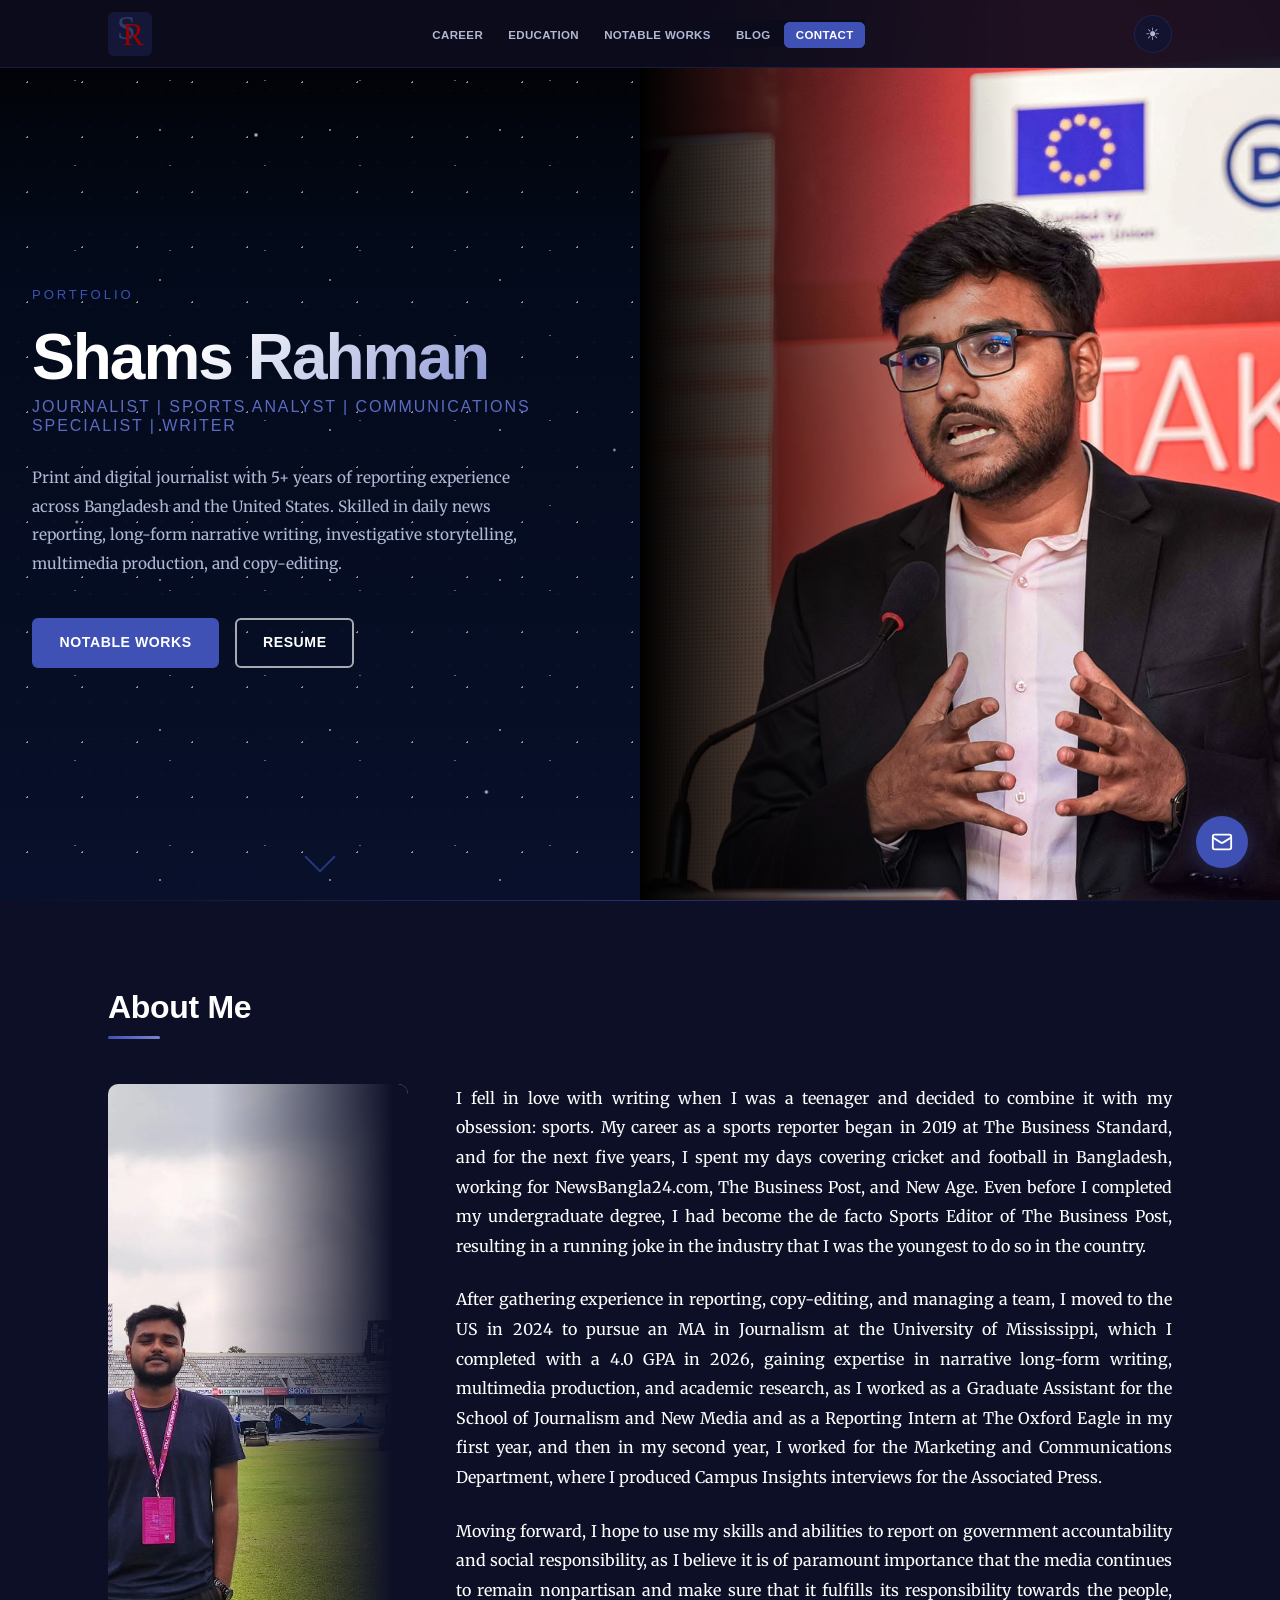
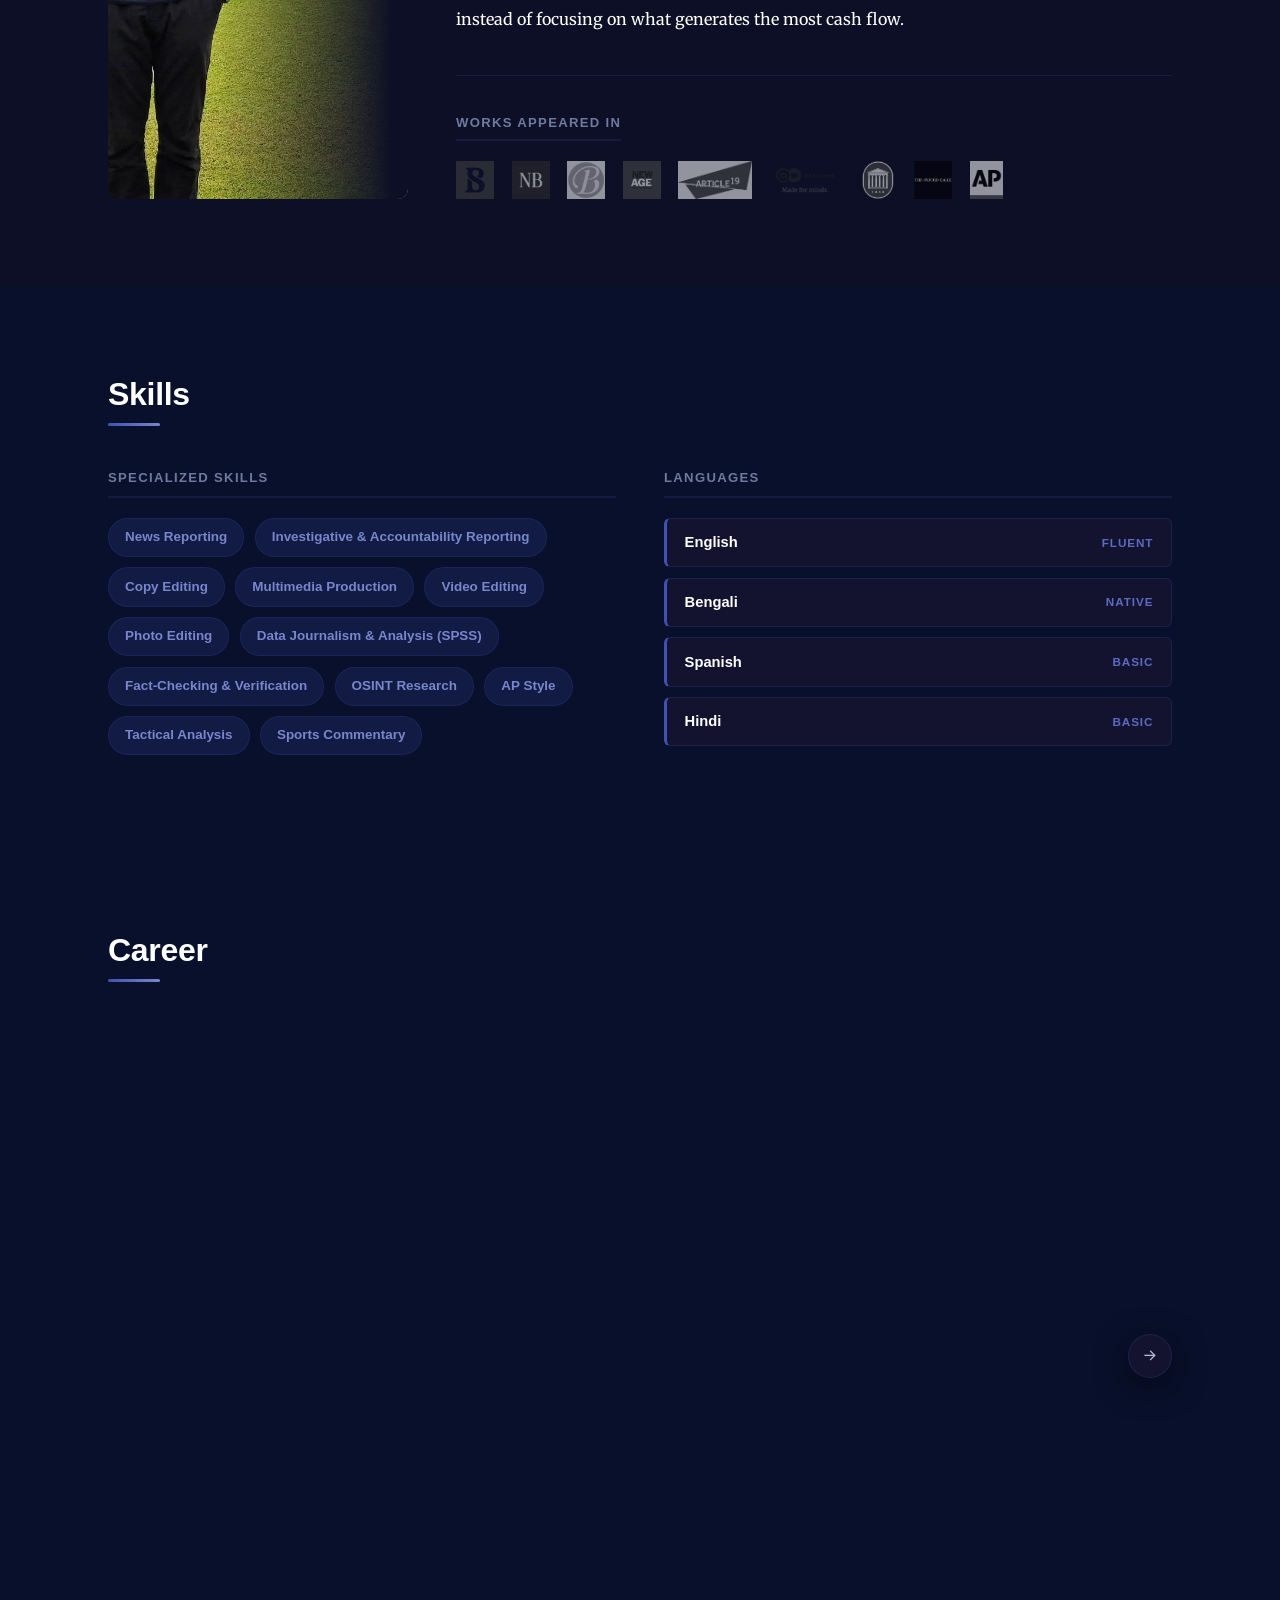
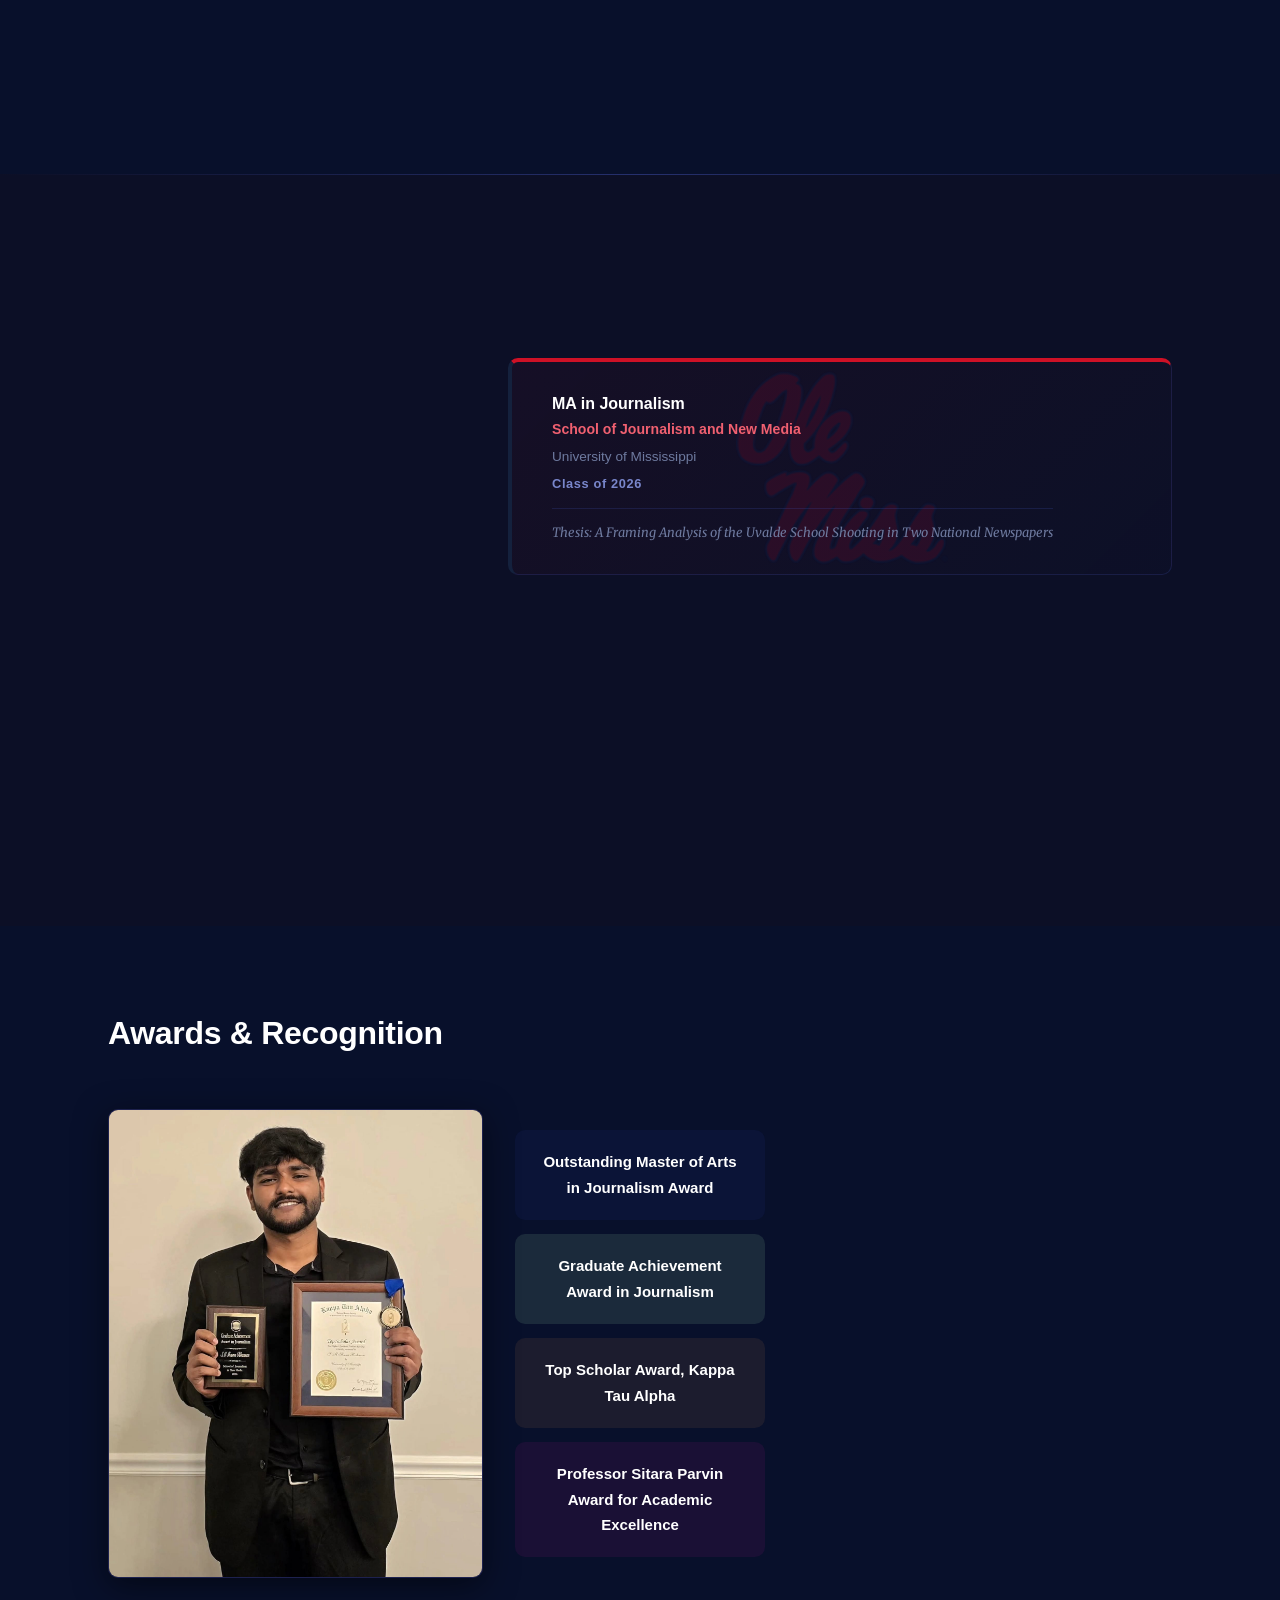
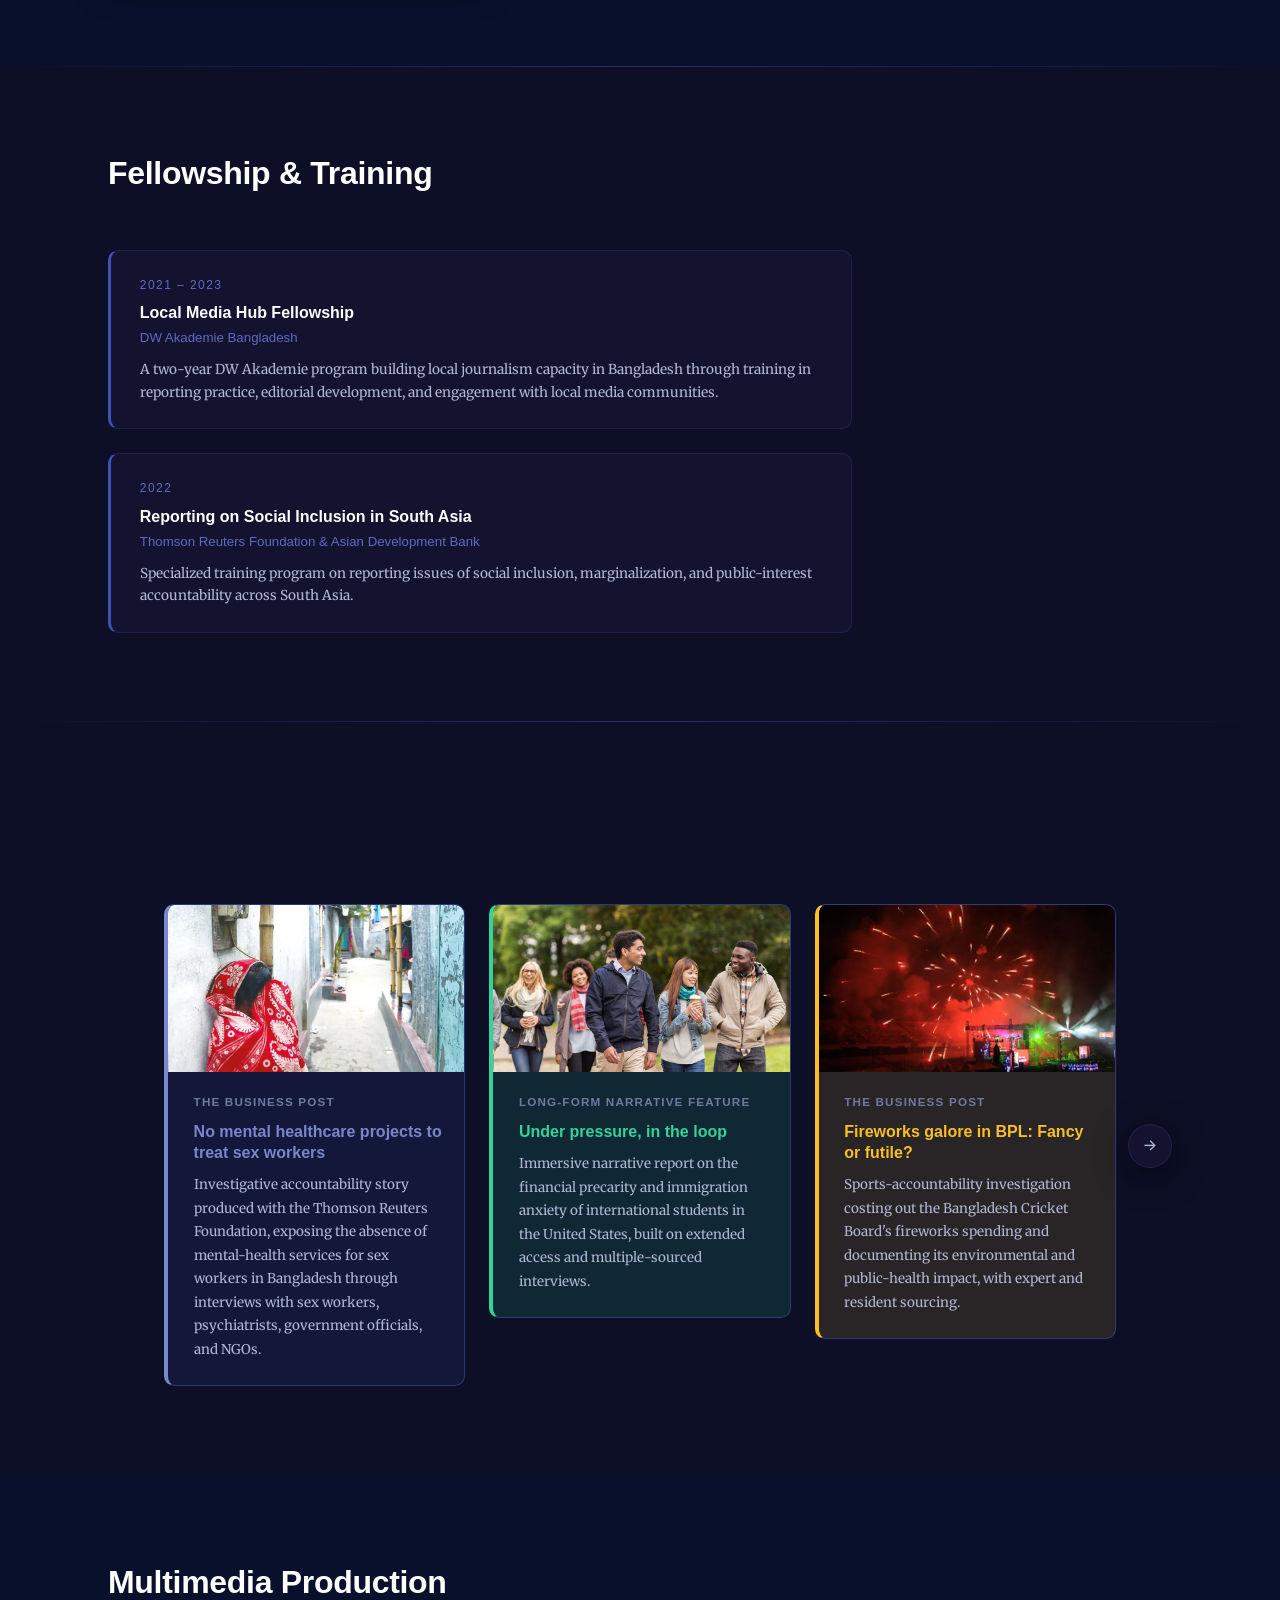
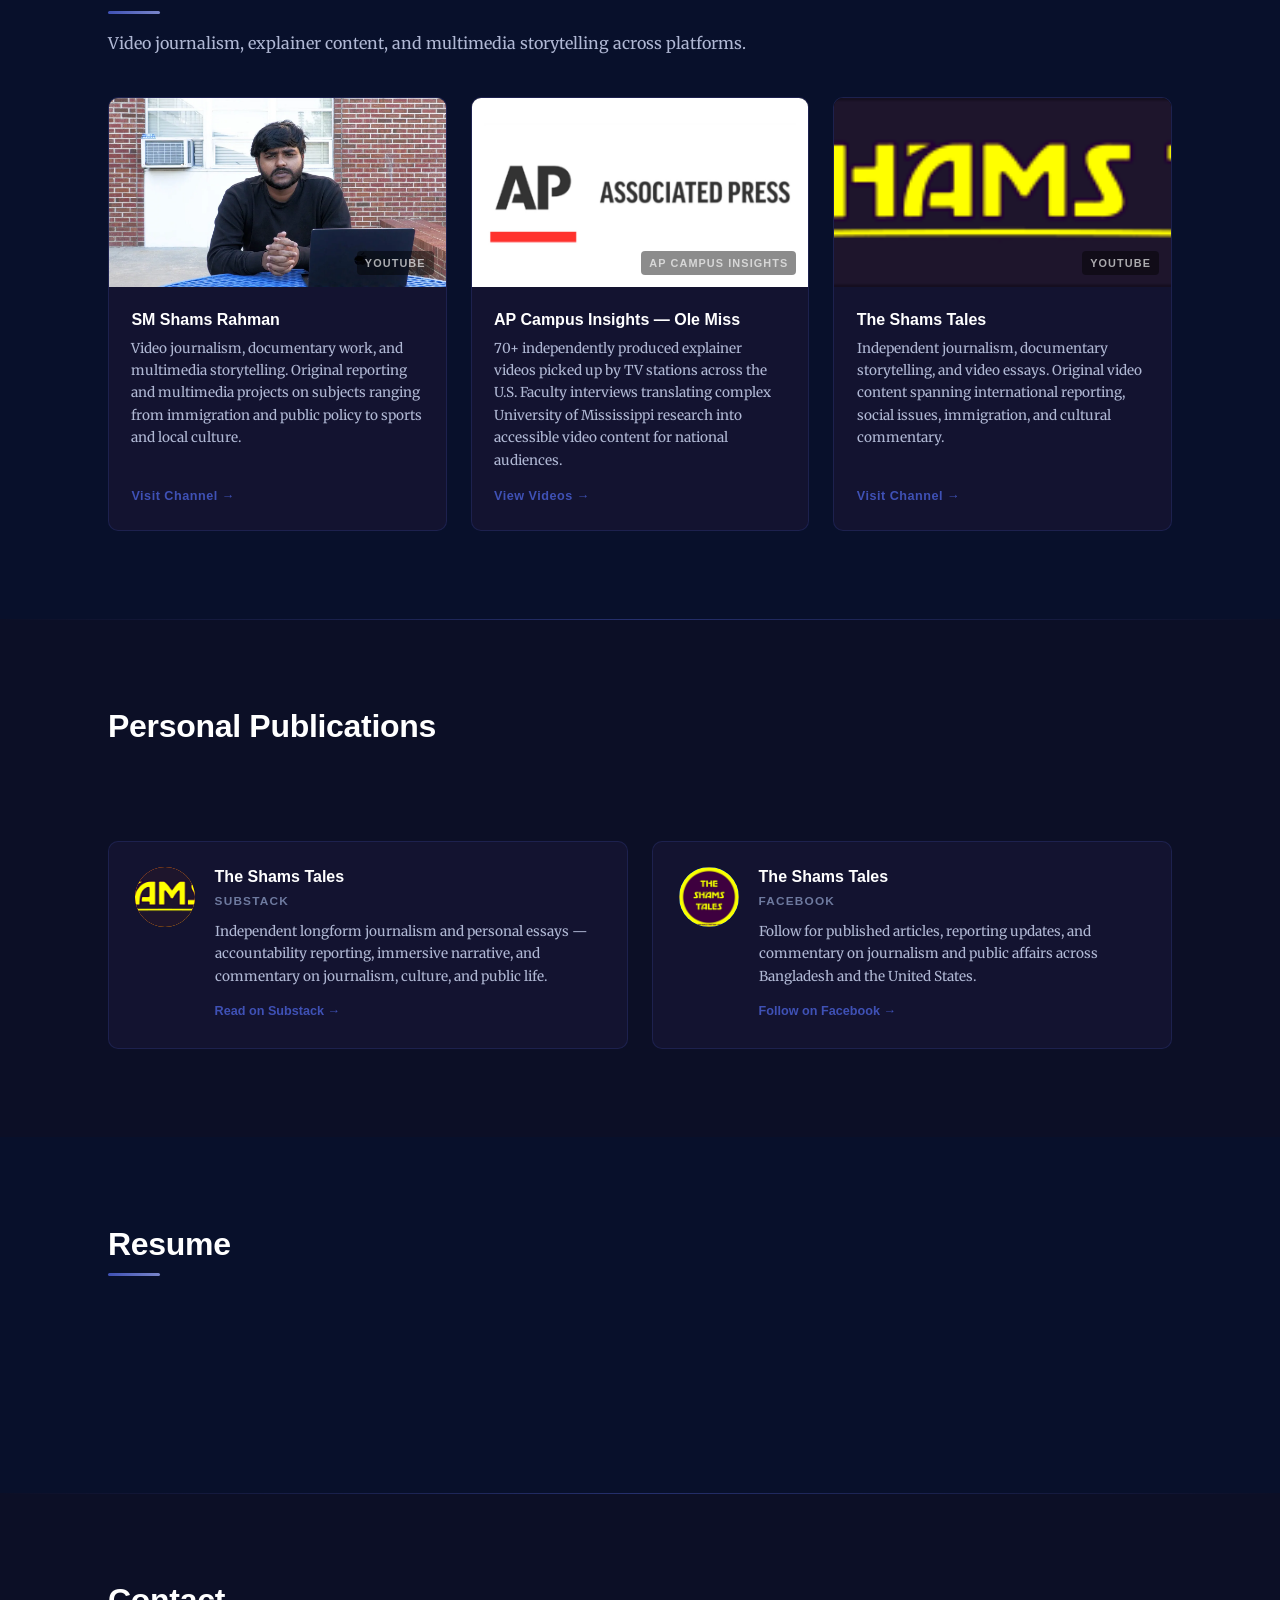
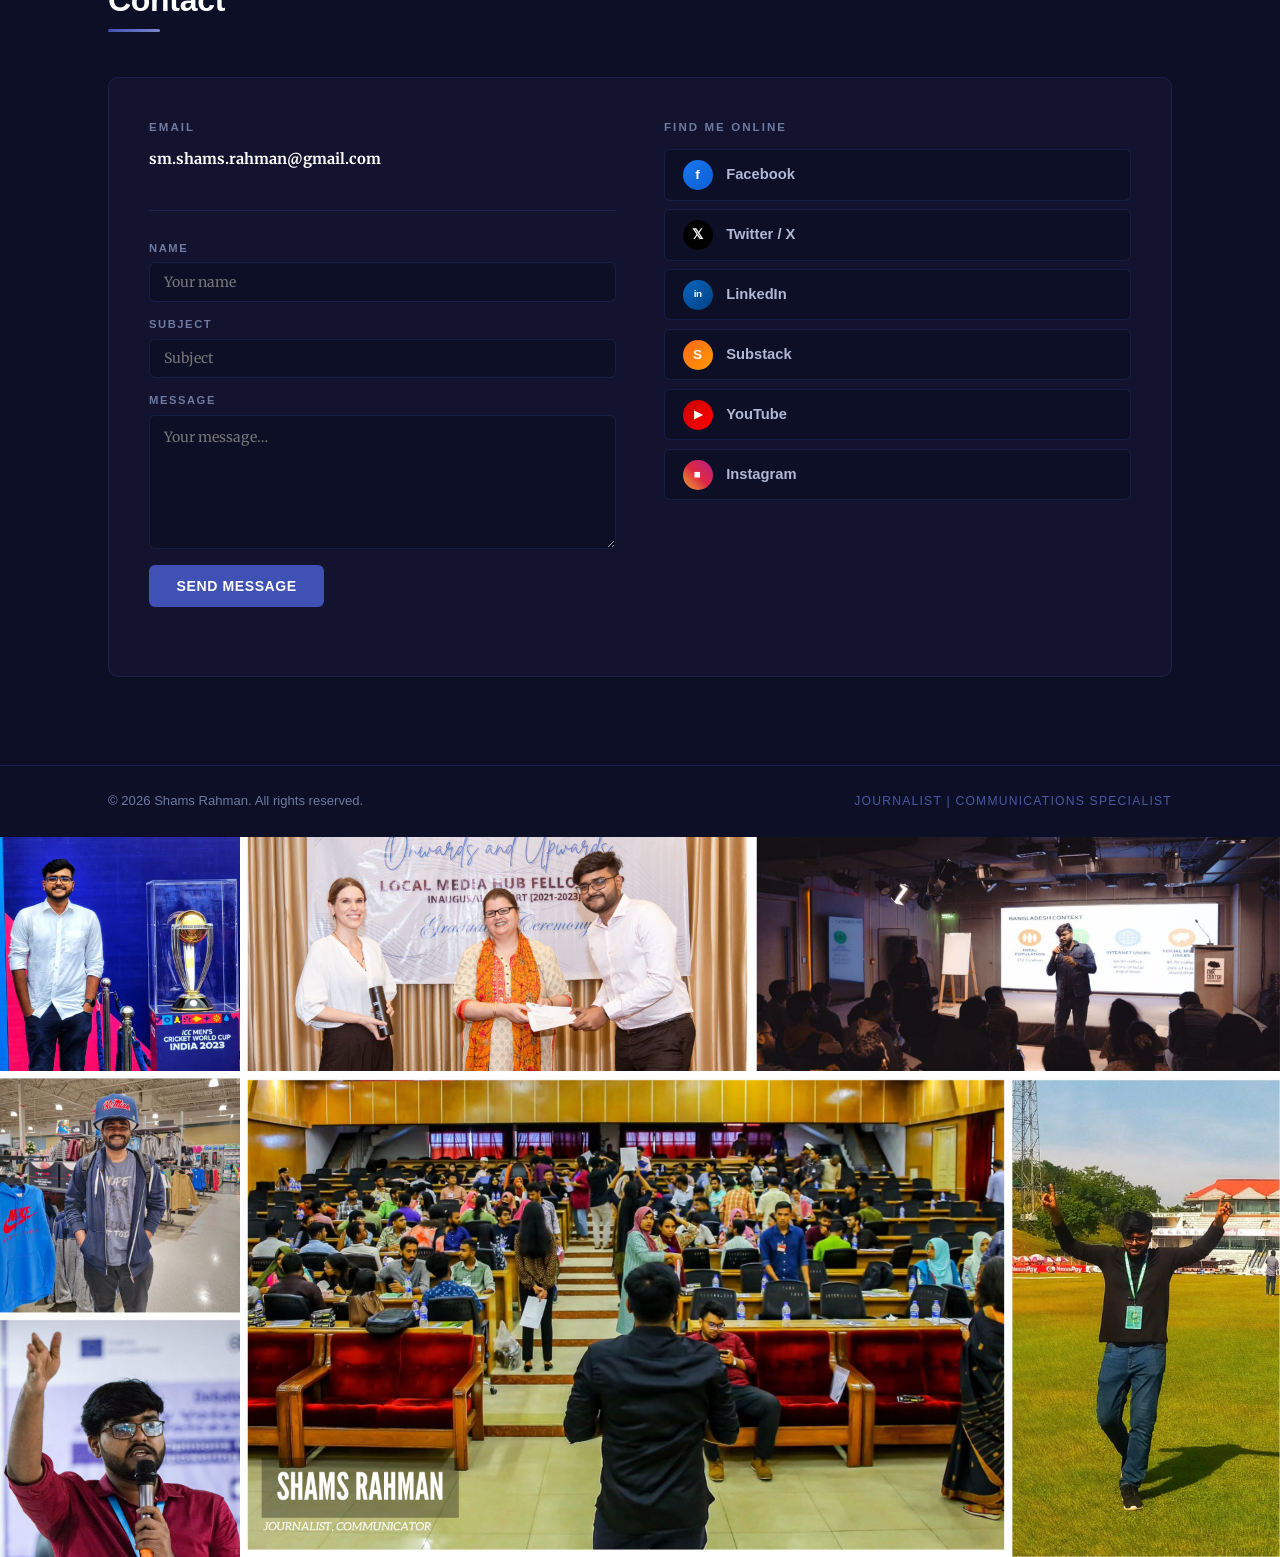
==== index.html @ 08c611a4 "Replace logo image with SVG format" ====
<!DOCTYPE html>
<html lang="en" data-theme="dark">
<head>
  <meta charset="UTF-8" />
  <meta name="viewport" content="width=device-width, initial-scale=1.0" />
  <title>Shams Rahman — Journalist &amp; Communications Specialist</title>
  <link rel="preconnect" href="https://fonts.googleapis.com">
  <link rel="preconnect" href="https://fonts.gstatic.com" crossorigin>
  <link href="https://fonts.googleapis.com/css2?family=Merriweather:ital,wght@0,300;0,400;0,700;0,900;1,400&display=swap" rel="stylesheet">
  <link rel="icon" href="Shams Logo.png" />
  <link rel="stylesheet" href="style.css" />
</head>
<body>

  <!-- ══════════════════════════════════════════════════
       HEADER
  ══════════════════════════════════════════════════ -->
  <header class="header" id="header">
    <div class="header__inner">

      <a href="#hero" class="header__logo-link">
        <img src="SRLOGO.svg" alt="Shams Rahman Logo" class="header__logo-img" />
      </a>

      <nav class="nav" id="nav" aria-label="Primary navigation">
        <ul class="nav__list">
          <li><a href="#career"    class="nav__btn">Career</a></li>
          <li><a href="#education" class="nav__btn">Education</a></li>
          <li><a href="#works"     class="nav__btn">Notable works</a></li>
          <li><a href="#blog"      class="nav__btn">Blog</a></li>
          <li><a href="#contact"   class="nav__btn nav__btn--accent">Contact</a></li>
        </ul>
      </nav>

      <div class="header__end">
        <button class="theme-toggle" id="themeToggle" aria-label="Toggle light/dark mode">
          <span class="theme-toggle__sun"  aria-hidden="true">&#9728;</span>
          <span class="theme-toggle__moon" aria-hidden="true">&#9790;</span>
        </button>
        <button class="nav-burger" id="navBurger" aria-label="Toggle navigation" aria-expanded="false">
          <span></span><span></span><span></span>
        </button>
      </div>

    </div>
  </header>

  <main>

    <!-- ══════════════════════════════════════════════════
         HERO
    ══════════════════════════════════════════════════ -->
    <section class="hero" id="hero">
      <div class="hero__overlay" aria-hidden="true"></div>
      <div class="hero__layout">

        <div class="hero__content-area">
          <div class="hero__content">
            <p class="hero__eyebrow">Portfolio</p>
            <h1>Shams Rahman</h1>
            <h2>Journalist | Sports Analyst | Communications Specialist | Writer</h2>
            <p class="hero__bio">
              Print and digital journalist with 5+ years of reporting experience across
              Bangladesh and the United States. Skilled in daily news reporting, long-form
              narrative writing, investigative storytelling, multimedia production, and
              copy-editing.
            </p>
            <div class="hero__cta">
              <a href="#works"      class="btn btn--primary">Notable works</a>
              <a href="Resume.pdf"  class="btn btn--outline" target="_blank" rel="noopener">Resume</a>
            </div>
          </div>
        </div>

        <div class="hero__photo-wrap">
          <img src="Header2.jpg" alt="Shams Rahman" class="hero__photo" />
        </div>

      </div>
      <div class="hero__scroll-hint" aria-hidden="true"><span></span></div>
    </section>

    <!-- ══════════════════════════════════════════════════
         ABOUT ME
    ══════════════════════════════════════════════════ -->
    <section class="section section--alt" id="about">
      <div class="container">
        <h3 class="section__title reveal">About Me</h3>
        <div class="section__rule reveal" aria-hidden="true"></div>

        <div class="about-layout">

          <div class="about-img-col reveal">
            <div class="about-img-wrap">
              <!-- IMAGE: Replace "About.jpg" below with your desired photo filename (e.g., Header5.jpg, Header3.jpg) -->
              <img src="Header5.jpg" alt="Shams Rahman" class="about-img" />
            </div>
          </div>

          <div class="about-content-col reveal">

            <div class="about-text">
              <p>I fell in love with writing when I was a teenager and decided to combine it with my obsession: sports. My career as a sports reporter began in 2019 at The Business Standard, and for the next five years, I spent my days covering cricket and football in Bangladesh, working for NewsBangla24.com, The Business Post, and New Age. Even before I completed my undergraduate degree, I had become the de facto Sports Editor of The Business Post, resulting in a running joke in the industry that I was the youngest to do so in the country.</p>
              <p>After gathering experience in reporting, copy-editing, and managing a team, I moved to the US in 2024 to pursue an MA in Journalism at the University of Mississippi, which I completed with a 4.0 GPA in 2026, gaining expertise in narrative long-form writing, multimedia production, and academic research, as I worked as a Graduate Assistant for the School of Journalism and New Media and as a Reporting Intern at The Oxford Eagle in my first year, and then in my second year, I worked for the Marketing and Communications Department, where I produced Campus Insights interviews for the Associated Press.</p>
              <p>Moving forward, I hope to use my skills and abilities to report on government accountability and social responsibility, as I believe it is of paramount importance that the media continues to remain nonpartisan and make sure that it fulfills its responsibility towards the people, instead of focusing on what generates the most cash flow.</p>
            </div>

            <div class="works-appeared">
              <h4 class="works-appeared__title">Works Appeared In</h4>
              <div class="works-logos">
                <img src="logo1.jpg" alt="Publication" class="works-logo" />
                <img src="logo2.jpg" alt="Publication" class="works-logo" />
                <img src="logo3.jpg" alt="Publication" class="works-logo" />
                <img src="logo4.jpg" alt="Publication" class="works-logo" />
                <img src="logo5.jpg" alt="Publication" class="works-logo" />
                <img src="logo6.jpg" alt="Publication" class="works-logo" />
                <img src="logo7.jpg" alt="Publication" class="works-logo" />
                <img src="logo8.jpg" alt="Publication" class="works-logo" />
                <img src="logo9.jpg" alt="Publication" class="works-logo" />
              </div>
            </div>

          </div>

        </div>

      </div>
    </section>

    <!-- ══════════════════════════════════════════════════
         SKILLS  (two-column: specialized | language)
    ══════════════════════════════════════════════════ -->
    <section class="section" id="skills">
      <div class="container">
        <h3 class="section__title reveal">Skills</h3>
        <div class="section__rule reveal" aria-hidden="true"></div>

        <div class="skills-layout">

          <div class="skills-col reveal">
            <h4 class="skills-col__title">Specialized Skills</h4>
            <div class="skills-grid">
              <span class="skill-tag">News Reporting</span>
              <span class="skill-tag">Investigative &amp; Accountability Reporting</span>
              <span class="skill-tag">Copy Editing</span>
              <span class="skill-tag">Multimedia Production</span>
              <span class="skill-tag">Video Editing</span>
              <span class="skill-tag">Photo Editing</span>
              <span class="skill-tag">Data Journalism &amp; Analysis (SPSS)</span>
              <span class="skill-tag">Fact-Checking &amp; Verification</span>
              <span class="skill-tag">OSINT Research</span>
              <span class="skill-tag">AP Style</span>
              <span class="skill-tag">Tactical Analysis</span>
              <span class="skill-tag">Sports Commentary</span>
            </div>
          </div>

          <div class="skills-col reveal">
            <h4 class="skills-col__title">Languages</h4>
            <ul class="skills-lang-list">
              <li class="skill-lang">
                <span class="skill-lang__name">English</span>
                <span class="skill-lang__level">Fluent</span>
              </li>
              <li class="skill-lang">
                <span class="skill-lang__name">Bengali</span>
                <span class="skill-lang__level">Native</span>
              </li>
              <li class="skill-lang">
                <span class="skill-lang__name">Spanish</span>
                <span class="skill-lang__level">Basic</span>
              </li>
              <li class="skill-lang">
                <span class="skill-lang__name">Hindi</span>
                <span class="skill-lang__level">Basic</span>
              </li>
            </ul>
          </div>

        </div>
      </div>
    </section>

    <!-- ══════════════════════════════════════════════════
         CAREER — CAROUSEL  (3 cards visible)
    ══════════════════════════════════════════════════ -->
    <section class="section" id="career">
      <div class="container">
        <h3 class="section__title reveal">Career</h3>
        <div class="section__rule reveal" aria-hidden="true"></div>

        <div class="career-carousel-wrap">
          <button class="carousel-btn carousel-btn--prev carousel-btn--hidden" id="careerPrev" aria-label="Previous career items">&#8592;</button>

          <div class="carousel-viewport">
            <div class="carousel-track" id="careerTrack">

              <article class="carousel-card career-card reveal">
                <h4 class="career-card__role">Staff Reporter / De Facto Sports Editor</h4>
                <p class="career-card__org">The Business Post &mdash; Dhaka, Bangladesh</p>
                <span class="career-card__years">2021 &mdash; 2023</span>
                <p class="career-card__desc">Acted as de facto Sports Editor from September 2022, overseeing reporters, editing all copy, and coordinating the full daily production cycle. Assessed story pitches, generated original story ideas, and made independent editorial judgments on framing, structure, and length, while balancing a dual role of reporter and editor &mdash; filing original reported pieces while maintaining section-wide editorial standards on deadline.</p>
              </article>

              <article class="carousel-card career-card reveal">
                <h4 class="career-card__role">Sub-Editor</h4>
                <p class="career-card__org">New Age &mdash; Dhaka, Bangladesh</p>
                <span class="career-card__years">2023 &mdash; 2024</span>
                <p class="career-card__desc">Served as Sub-Editor on the Sports desk of a national English-language daily, reading and responding to reporter copy at the level of narrative, structure, tone, and language. Copy-edited all reporter submissions to house style, assessed incoming copy for focus and accuracy, and coordinated the daily Sports page from incoming copy through to final layout and publication.</p>
              </article>

              <article class="carousel-card career-card reveal">
                <h4 class="career-card__role">Reporting Intern</h4>
                <p class="career-card__org">The Oxford Eagle &mdash; Oxford, MS</p>
                <span class="career-card__years">2025</span>
                <p class="career-card__desc">Covered local government, community affairs, and business on deadline for a regional daily, filing clean, accurate copy under editorial supervision. Conducted original source-based reporting and fact-checking across a range of nonfiction story types, and built a local source network to support original accountability reporting in Oxford.</p>
              </article>

              <article class="carousel-card career-card reveal">
                <h4 class="career-card__role">Sports Journalist</h4>
                <p class="career-card__org">The Business Standard &mdash; Dhaka, Bangladesh</p>
                <span class="career-card__years">2019 &mdash; 2020</span>
                <p class="career-card__desc">Helped establish the Sports section from the ground up at a national newspaper launch, contributing to editorial standards, copy-editing, layout design, and daily production workflow. Reported news events, wrote sports stories, edited copy, designed the section layout, and produced video content including voiceovers and scripts.</p>
              </article>

              <article class="carousel-card career-card reveal">
                <h4 class="career-card__role">Staff Reporter</h4>
                <p class="career-card__org">NewsBangla24.com &mdash; Dhaka, Bangladesh</p>
                <span class="career-card__years">2020 &mdash; 2021</span>
                <p class="career-card__desc">Reported, edited, and published daily nonfiction news content for a major Bangladeshi digital outlet, maintaining editorial quality control across breaking news and feature stories on fast-moving deadlines. Conducted live video interviews and produced multimedia content alongside written reporting.</p>
              </article>

              <article class="carousel-card career-card reveal">
                <h4 class="career-card__role">Graduate Assistant &mdash; Marketing and Communications</h4>
                <p class="career-card__org">University of Mississippi &mdash; Oxford, MS</p>
                <span class="career-card__years">2025 &mdash; 2026</span>
                <p class="career-card__desc">Produced 70+ AP Campus Insights explainer videos independently &mdash; shooting, scripting, editing, and publishing &mdash; with content picked up by TV stations in over 100 markets across the U.S., including Dallas, Houston, Chicago, Los Angeles, Phoenix, Seattle, Tampa, Michigan, Virginia, and Connecticut. Interviewed University of Mississippi faculty to translate complex academic topics into accessible video content for national audiences, managing the full production pipeline as a solo producer.</p>
              </article>

              <article class="carousel-card career-card reveal">
                <h4 class="career-card__role">Communication Consultant</h4>
                <p class="career-card__org">Article 19 &mdash; Dhaka, Bangladesh</p>
                <span class="career-card__years">2023 &mdash; 2024</span>
                <p class="career-card__desc">Coordinated communications content and editorial strategy for a leading international freedom-of-expression NGO, ensuring accuracy and alignment with organizational editorial standards. Reviewed and approved content for reach, accuracy, and tonal consistency across platforms, and provided strategic recommendations on content implementation and campaign planning.</p>
              </article>

              <article class="carousel-card career-card reveal">
                <h4 class="career-card__role">Youth Facilitator</h4>
                <p class="career-card__org">DW Akademie &amp; Article 19 &mdash; Dhaka, Bangladesh</p>
                <span class="career-card__years">2023</span>
                <p class="career-card__desc">Planned and led debate forums on press freedom and informed civic participation across Bangladeshi universities in partnership with DW Akademie, demonstrating organizational leadership and editorial coordination across a multi-institution program.</p>
              </article>

              <article class="carousel-card career-card reveal">
                <h4 class="career-card__role">Graduate Assistant</h4>
                <p class="career-card__org">School of Journalism and New Media, University of Mississippi &mdash; Oxford, MS</p>
                <span class="career-card__years">2024 &mdash; 2025</span>
                <p class="career-card__desc">Conducted academic research on deadline in support of faculty projects, developing rigorous research and verification practices. Assisted students with coursework in reporting and writing, providing feedback on structure, clarity, and editorial focus, while managing departmental scheduling and administrative coordination.</p>
              </article>

            </div>
          </div>

          <button class="carousel-btn carousel-btn--next" id="careerNext" aria-label="Next career items">&#8594;</button>
        </div>

      </div>
    </section>

    <!-- ══════════════════════════════════════════════════
         EDUCATION  (photo left | stacked cards right)
    ══════════════════════════════════════════════════ -->
    <section class="section section--alt" id="education">
      <div class="container">
        <h3 class="section__title reveal">Education</h3>
        <div class="section__rule reveal" aria-hidden="true"></div>

        <div class="edu-layout">

          <div class="edu-img-col reveal">
            <img src="OleMiss1.jpg" alt="Education" class="edu-side-photo" />
          </div>

          <div class="edu-cards-col">

            <div class="edu-card edu-card--ole-miss reveal">
              <div class="edu-card__body">
                <h4>MA in Journalism</h4>
                <p class="edu-card__dept">School of Journalism and New Media</p>
                <p class="edu-card__org">University of Mississippi</p>
                <p class="edu-card__year">Class of 2026</p>
                <p class="edu-card__thesis">Thesis: A Framing Analysis of the Uvalde School Shooting in Two National Newspapers</p>
              </div>
            </div>

            <div class="edu-card edu-card--dhaka reveal">
              <div class="edu-card__body">
                <h4>BSS in Mass Communication and Journalism</h4>
                <p class="edu-card__dept">Department of Mass Communication and Journalism</p>
                <p class="edu-card__subdept">Faculty of Social Sciences</p>
                <p class="edu-card__org">University of Dhaka</p>
              </div>
            </div>

          </div>

        </div>
      </div>
    </section>

    <!-- ══════════════════════════════════════════════════
         AWARDS & RECOGNITION
    ══════════════════════════════════════════════════ -->
    <section class="section" id="awards">
      <div class="container">
        <h3 class="section__title reveal">Awards &amp; Recognition</h3>
        <div class="section__rule reveal" aria-hidden="true"></div>

        <div class="awards-layout">

          <div class="awards-photo-wrap reveal">
            <img src="Awards1.jpg" alt="Shams Rahman receiving award" class="awards-photo" />
          </div>

          <div class="awards-center reveal">
            <ul class="awards-list">
              <li>Outstanding Master of Arts in Journalism Award</li>
              <li>Graduate Achievement Award in Journalism</li>
              <li>Top Scholar Award, Kappa Tau Alpha</li>
              <li>Professor Sitara Parvin Award for Academic Excellence</li>
            </ul>
          </div>

          <div class="awards-photo-wrap reveal">
            <img src="Awards2.jpg" alt="Shams Rahman at awards ceremony" class="awards-photo" />
          </div>

        </div>
      </div>
    </section>

    <!-- ══════════════════════════════════════════════════
         FELLOWSHIP & TRAINING  (stacked cards left | photo right)
    ══════════════════════════════════════════════════ -->
    <section class="section section--alt" id="fellowship">
      <div class="container">
        <h3 class="section__title reveal">Fellowship &amp; Training</h3>
        <div class="section__rule reveal" aria-hidden="true"></div>

        <div class="fellowship-layout">

          <div class="fellowship-cards-col">

            <div class="fellowship-card reveal">
              <span class="fellowship-card__year">2021 &ndash; 2023</span>
              <h4>Local Media Hub Fellowship</h4>
              <p class="fellowship-card__org">DW Akademie Bangladesh</p>
              <p class="fellowship-card__desc">A two-year DW Akademie program building local journalism capacity in Bangladesh through training in reporting practice, editorial development, and engagement with local media communities.</p>
            </div>

            <div class="fellowship-card reveal">
              <span class="fellowship-card__year">2022</span>
              <h4>Reporting on Social Inclusion in South Asia</h4>
              <p class="fellowship-card__org">Thomson Reuters Foundation &amp; Asian Development Bank</p>
              <p class="fellowship-card__desc">Specialized training program on reporting issues of social inclusion, marginalization, and public-interest accountability across South Asia.</p>
            </div>

          </div>

          <div class="fellowship-img-col reveal">
            <img src="Fellowship.jpg" alt="Fellowship and Training" class="fellowship-side-img" />
          </div>

        </div>
      </div>
    </section>

    <!-- ══════════════════════════════════════════════════
         NOTABLE WORKS — CAROUSEL
    ══════════════════════════════════════════════════ -->
    <section class="section section--alt" id="works">
      <div class="container">
        <h3 class="section__title reveal">Notable Works</h3>
        <div class="section__rule reveal" aria-hidden="true"></div>

        <div class="carousel-wrap">
          <button class="carousel-btn carousel-btn--prev carousel-btn--hidden" id="carouselPrev" aria-label="Previous works">&#8592;</button>

          <div class="carousel-viewport">
            <div class="carousel-track" id="carouselTrack">

              <article class="carousel-card work-card work-card--blue">
                <div class="work-card__img-wrap">
                  <img src="News1.jpg" alt="No mental healthcare projects to treat sex workers" class="work-card__img" />
                </div>
                <div class="work-card__body">
                  <p class="work-card__outlet">The Business Post</p>
                  <h4 class="work-card__title">
                    <a href="https://theshamstales.substack.com/p/no-mental-healthcare-projects-to"
                       target="_blank" rel="noopener" class="work-card__link">
                      No mental healthcare projects to treat sex workers
                    </a>
                  </h4>
                  <p class="work-card__desc">Investigative accountability story produced with the Thomson Reuters Foundation, exposing the absence of mental-health services for sex workers in Bangladesh through interviews with sex workers, psychiatrists, government officials, and NGOs.</p>
                </div>
              </article>

              <article class="carousel-card work-card work-card--emerald">
                <div class="work-card__img-wrap">
                  <img src="News2.jpg" alt="Under pressure, in the loop" class="work-card__img" />
                </div>
                <div class="work-card__body">
                  <p class="work-card__outlet">Long-Form Narrative Feature</p>
                  <h4 class="work-card__title">
                    <a href="https://theshamstales.substack.com/p/under-pressure-in-the-loop"
                       target="_blank" rel="noopener" class="work-card__link">
                      Under pressure, in the loop
                    </a>
                  </h4>
                  <p class="work-card__desc">Immersive narrative report on the financial precarity and immigration anxiety of international students in the United States, built on extended access and multiple-sourced interviews.</p>
                </div>
              </article>

              <article class="carousel-card work-card work-card--amber">
                <div class="work-card__img-wrap">
                  <img src="News3.jpg" alt="Fireworks galore in BPL: Fancy or futile?" class="work-card__img" />
                </div>
                <div class="work-card__body">
                  <p class="work-card__outlet">The Business Post</p>
                  <h4 class="work-card__title">
                    <a href="https://theshamstales.substack.com/p/fireworks-galore-in-bpl-fancy-or"
                       target="_blank" rel="noopener" class="work-card__link">
                      Fireworks galore in BPL: Fancy or futile?
                    </a>
                  </h4>
                  <p class="work-card__desc">Sports-accountability investigation costing out the Bangladesh Cricket Board's fireworks spending and documenting its environmental and public-health impact, with expert and resident sourcing.</p>
                </div>
              </article>

              <article class="carousel-card work-card work-card--coral">
                <div class="work-card__img-wrap">
                  <img src="news4.jpg" alt="Where does the Sports budget go?" class="work-card__img" />
                </div>
                <div class="work-card__body">
                  <p class="work-card__outlet">The Business Standard</p>
                  <h4 class="work-card__title">
                    <a href="https://www.tbsnews.net/sports/where-does-sports-budget-go-105034"
                       target="_blank" rel="noopener" class="work-card__link">
                      Where does the Sports budget go?
                    </a>
                  </h4>
                  <p class="work-card__desc">Data-driven investigation of how Bangladesh's Tk 600-crore sports budget is distributed across federations, with quantitative breakdowns and sourced interviews with the Ministry of Youth and Sports and federation general secretaries.</p>
                </div>
              </article>

              <article class="carousel-card work-card work-card--teal">
                <div class="work-card__img-wrap">
                  <img src="news6.jpg" alt="From being dropped to becoming undroppable" class="work-card__img" />
                </div>
                <div class="work-card__body">
                  <p class="work-card__outlet">New Age</p>
                  <h4 class="work-card__title">
                    <a href="https://www.newagebd.net/article/226125/from-being-dropped-to-becoming-undroppable"
                       target="_blank" rel="noopener" class="work-card__link">
                      From being dropped to becoming undroppable
                    </a>
                  </h4>
                  <p class="work-card__desc">Profile and narrative feature tracing a cricketer's journey from being dropped from the national team to cementing an indispensable role, exploring the psychology of resilience and performance under pressure.</p>
                </div>
              </article>

              <article class="carousel-card work-card work-card--violet">
                <div class="work-card__img-wrap">
                  <img src="news5.jpg" alt="Fighting against addiction through Oxford Treatment Center" class="work-card__img" />
                </div>
                <div class="work-card__body">
                  <p class="work-card__outlet">The Oxford Eagle</p>
                  <h4 class="work-card__title">
                    <a href="https://oxfordeagle.com/2025/07/04/fighting-against-addiction-through-oxford-treatment-center/"
                       target="_blank" rel="noopener" class="work-card__link">
                      Fighting against addiction through Oxford Treatment Center
                    </a>
                  </h4>
                  <p class="work-card__desc">Local Mississippi feature on addiction treatment and recovery, profiling the Oxford Treatment Center and its medical director.</p>
                </div>
              </article>

            </div>
          </div>

          <button class="carousel-btn carousel-btn--next" id="carouselNext" aria-label="Next works">&#8594;</button>
        </div>

      </div>
    </section>

    <!-- ══════════════════════════════════════════════════
         MULTIMEDIA PRODUCTION
    ══════════════════════════════════════════════════ -->
    <section class="section" id="multimedia">
      <div class="container">
        <h3 class="section__title reveal">Multimedia Production</h3>
        <div class="section__rule reveal" aria-hidden="true"></div>
        <p class="section__sub reveal">Video journalism, explainer content, and multimedia storytelling across platforms.</p>

        <div class="multimedia-grid">

          <a href="https://www.youtube.com/@SMShamsRahman"
             target="_blank" rel="noopener" class="media-card reveal">
            <div class="media-card__preview">
              <!-- THUMBNAIL: Replace "YT1.jpg" with your SM Shams Rahman YouTube thumbnail filename -->
              <img src="Youtube.jpg" alt="SM Shams Rahman YouTube Channel" class="media-card__thumb" />
              <div class="media-card__play"><span>&#9654;</span></div>
              <span class="media-card__platform-badge">YouTube</span>
            </div>
            <div class="media-card__info">
              <h4>SM Shams Rahman</h4>
              <p>Video journalism, documentary work, and multimedia storytelling. Original reporting and multimedia projects on subjects ranging from immigration and public policy to sports and local culture.</p>
              <span class="media-card__cta">Visit Channel &#8594;</span>
            </div>
          </a>

          <a href="https://www.campusinsightsmedia.com/ole-miss/"
             target="_blank" rel="noopener" class="media-card reveal">
            <div class="media-card__preview">
              <!-- THUMBNAIL: AP Campus Insights thumbnail -->
              <img src="Associated Press.jpg" alt="AP Campus Insights — Ole Miss" class="media-card__thumb" />
              <div class="media-card__play"><span>&#9654;</span></div>
              <span class="media-card__platform-badge">AP Campus Insights</span>
            </div>
            <div class="media-card__info">
              <h4>AP Campus Insights &mdash; Ole Miss</h4>
              <p>70+ independently produced explainer videos picked up by TV stations across the U.S. Faculty interviews translating complex University of Mississippi research into accessible video content for national audiences.</p>
              <span class="media-card__cta">View Videos &#8594;</span>
            </div>
          </a>

          <a href="https://www.youtube.com/@theshamstales"
             target="_blank" rel="noopener" class="media-card reveal">
            <div class="media-card__preview">
              <!-- THUMBNAIL: Replace "YT2.jpg" with your The Shams Tales YouTube thumbnail filename -->
              <img src="Substack.jpg" alt="The Shams Tales YouTube Channel" class="media-card__thumb" />
              <div class="media-card__play"><span>&#9654;</span></div>
              <span class="media-card__platform-badge">YouTube</span>
            </div>
            <div class="media-card__info">
              <h4>The Shams Tales</h4>
              <p>Independent journalism, documentary storytelling, and video essays. Original video content spanning international reporting, social issues, immigration, and cultural commentary.</p>
              <span class="media-card__cta">Visit Channel &#8594;</span>
            </div>
          </a>

        </div>
      </div>
    </section>

    <!-- ══════════════════════════════════════════════════
         PERSONAL PUBLICATIONS
    ══════════════════════════════════════════════════ -->
    <section class="section section--alt" id="personal">
      <div class="container">
        <h3 class="section__title reveal">Personal Publications</h3>
        <div class="section__rule reveal" aria-hidden="true"></div>
        <p class="section__sub reveal">Independent writing, commentary, and personal journalism projects.</p>

        <div class="personal-grid">

          <a href="https://theshamstales.substack.com/"
             target="_blank" rel="noopener" class="personal-card reveal">
            <div class="personal-card__icon personal-card__icon--substack">
              <!-- PROFILE PICTURE: Substack profile photo -->
              <img src="Substack.jpg" alt="The Shams Tales Substack" class="personal-card__avatar" />
            </div>
            <div class="personal-card__body">
              <h4>The Shams Tales</h4>
              <p class="personal-card__platform">Substack</p>
              <p class="personal-card__desc">Independent longform journalism and personal essays &mdash; accountability reporting, immersive narrative, and commentary on journalism, culture, and public life.</p>
              <span class="personal-card__cta">Read on Substack &#8594;</span>
            </div>
          </a>

          <a href="https://www.facebook.com/theshamstales"
             target="_blank" rel="noopener" class="personal-card reveal">
            <div class="personal-card__icon personal-card__icon--fb">
              <!-- PROFILE PICTURE: Facebook profile photo -->
              <img src="Facebook.jpg" alt="The Shams Tales Facebook" class="personal-card__avatar" />
            </div>
            <div class="personal-card__body">
              <h4>The Shams Tales</h4>
              <p class="personal-card__platform">Facebook</p>
              <p class="personal-card__desc">Follow for published articles, reporting updates, and commentary on journalism and public affairs across Bangladesh and the United States.</p>
              <span class="personal-card__cta">Follow on Facebook &#8594;</span>
            </div>
          </a>

        </div>
      </div>
    </section>

    <!-- ══════════════════════════════════════════════════
         RESUME
    ══════════════════════════════════════════════════ -->
    <section class="section" id="resume">
      <div class="container">
        <h3 class="section__title reveal">Resume</h3>
        <div class="section__rule reveal" aria-hidden="true"></div>

        <div class="resume-wrap reveal">
          <div class="resume-wrap__text">
            <p class="resume-wrap__desc">
              Download a full PDF copy of my resume, including complete publication history,
              media appearances, language skills, and professional references.
            </p>
          </div>
          <div class="resume-wrap__actions">
            <a href="Resume.pdf" class="btn btn--primary btn--large" target="_blank" rel="noopener" download>
              &#8659;&nbsp; Download Resume
            </a>
            <a href="https://drive.google.com/file/d/1oWkOFsnsGwtS8PX5gSbC17TKkACZ6rbX/view?usp=sharing" class="btn btn--outline btn--large" target="_blank" rel="noopener">
              View Online
            </a>
          </div>
        </div>

      </div>
    </section>

    <!-- ══════════════════════════════════════════════════
         CONTACT  (email left | social links right)
    ══════════════════════════════════════════════════ -->
    <section class="section section--alt" id="contact">
      <div class="container">
        <h3 class="section__title reveal">Contact</h3>
        <div class="section__rule reveal" aria-hidden="true"></div>

        <div class="contact-simple reveal">

          <div class="contact-email-block">
            <p class="contact-email-label">Email</p>
            <a href="mailto:sm.shams.rahman@gmail.com" class="contact-email-addr">
              sm.shams.rahman@gmail.com
            </a>

            <form class="contact-form" id="contactForm" novalidate>
              <div class="contact-form__group">
                <label for="cfName">Name</label>
                <input type="text" id="cfName" name="name" placeholder="Your name" required />
              </div>
              <div class="contact-form__group">
                <label for="cfSubject">Subject</label>
                <input type="text" id="cfSubject" name="subject" placeholder="Subject" required />
              </div>
              <div class="contact-form__group">
                <label for="cfMessage">Message</label>
                <textarea id="cfMessage" name="message" rows="5" placeholder="Your message…" required></textarea>
              </div>
              <button type="submit" class="contact-form__submit btn btn--primary">Send Message</button>
              <p class="contact-form__success" id="contactSuccess" aria-live="polite"></p>
            </form>
          </div>

          <div class="contact-social-block">
            <p class="contact-social-label">Find Me Online</p>
            <div class="contact-social-list">

              <a href="https://www.facebook.com/shams.666666666/" target="_blank" rel="noopener" class="contact-social-link contact-social-link--fb">
                <span class="contact-social-link__icon">f</span>
                <span>Facebook</span>
              </a>

              <a href="https://x.com/shamsrahman1805" target="_blank" rel="noopener" class="contact-social-link contact-social-link--x">
                <span class="contact-social-link__icon">&#120143;</span>
                <span>Twitter / X</span>
              </a>

              <a href="https://www.linkedin.com/in/shamsrahman1805/" target="_blank" rel="noopener" class="contact-social-link contact-social-link--li">
                <span class="contact-social-link__icon">in</span>
                <span>LinkedIn</span>
              </a>

              <a href="https://theshamstales.substack.com/" target="_blank" rel="noopener" class="contact-social-link contact-social-link--substack">
                <span class="contact-social-link__icon">S</span>
                <span>Substack</span>
              </a>

              <a href="https://www.youtube.com/@SMShamsRahman" target="_blank" rel="noopener" class="contact-social-link contact-social-link--yt">
                <span class="contact-social-link__icon">&#9654;</span>
                <span>YouTube</span>
              </a>

              <a href="https://www.instagram.com/aurinko_kuolo/" target="_blank" rel="noopener" class="contact-social-link contact-social-link--ig">
                <span class="contact-social-link__icon">&#9632;</span>
                <span>Instagram</span>
              </a>

            </div>
          </div>

        </div>
      </div>
    </section>

  </main>

  <!-- ══════════════════════════════════════════════════
       FOOTER
  ══════════════════════════════════════════════════ -->
  <footer class="footer">

    <div class="footer__bar">
      <div class="container footer__inner">
        <p class="footer__copy">&copy; <span id="year"></span> Shams Rahman. All rights reserved.</p>
        <p class="footer__tagline">Journalist | Communications Specialist</p>
      </div>
    </div>

    <div class="footer-banner">
      <img src="Footerimage.jpg" alt="" class="footer-banner__img" role="presentation" />
    </div>

  </footer>

  <!-- Floating Contact Button -->
  <a href="#contact" class="fab-contact" aria-label="Go to Contact section">
    <svg xmlns="http://www.w3.org/2000/svg" width="22" height="22" viewBox="0 0 24 24" fill="none" stroke="currentColor" stroke-width="2" stroke-linecap="round" stroke-linejoin="round" aria-hidden="true">
      <rect x="2" y="4" width="20" height="16" rx="2"/>
      <path d="m22 7-8.97 5.7a1.94 1.94 0 0 1-2.06 0L2 7"/>
    </svg>
  </a>

  <script src="script.js"></script>
</body>
</html>
---- style.css ----
/* ================================================================
   CSS Custom Properties — LIGHT MODE DEFAULT
   ================================================================ */
:root {
  --bg:            #F4F6FF;
  --bg-alt:        #ECEEF8;
  --bg-card:       #FFFFFF;
  --bg-card-hover: #EEF1FF;

  --text:          #0D0E1F;
  --text-2:        #2B2E52;
  --text-3:        #565A88;
  --text-muted:    #8E92BB;

  --border:        rgba(63, 81, 181, 0.16);
  --border-hover:  rgba(63, 81, 181, 0.40);
  --shadow:        0 8px 32px rgba(0, 0, 0, 0.08);
  --shadow-blue:   0 4px 20px rgba(63, 81, 181, 0.16);

  --blue:          #3F51B5;
  --blue-light:    #5C6BC0;
  --blue-lighter:  #7986CB;
  --blue-dark:     #283593;
  --blue-dim:      rgba(63, 81, 181, 0.08);
  --blue-glow:     rgba(63, 81, 181, 0.16);

  --font-heading:  'Grandview', Arial, sans-serif;
  --font-body:     'Merriweather', serif;
  --font-caption:  'Aptos Display', 'Segoe UI', Arial, sans-serif;

  --header-h:      68px;
  --radius:        10px;
  --radius-sm:     6px;
  --transition:    0.25s ease;
  --max-w:         1120px;
}

/* ================================================================
   DARK MODE overrides
   ================================================================ */
[data-theme="dark"] {
  --bg:            #0d0d1e;
  --bg-alt:        #0c0f26;
  --bg-card:       #131330;
  --bg-card-hover: #181845;
  --text:          #FFFFFF;
  --text-2:        #B0B8D4;
  --text-3:        #6E7A9F;
  --text-muted:    #4A5270;
  --border:        rgba(63, 81, 181, 0.22);
  --border-hover:  rgba(63, 81, 181, 0.55);
  --shadow:        0 8px 32px rgba(0, 0, 0, 0.5);
  --shadow-blue:   0 4px 24px rgba(63, 81, 181, 0.3);
  --blue-dim:      rgba(63, 81, 181, 0.18);
  --blue-glow:     rgba(63, 81, 181, 0.35);
}

[data-theme="dark"] body {
  /* Dark mode: starry night */
  background-color: #08102B;
  background-image:
    /* Accent stars — larger, slightly softer glows */
    radial-gradient(circle 2.5px at 20% 15%,   rgba(255, 255, 255, 0.95) 0%, transparent 100%),
    radial-gradient(circle 2px   at 78%  8%,   rgba(255, 255, 255, 0.90) 0%, transparent 100%),
    radial-gradient(circle 3px   at 55% 70%,   rgba(255, 255, 255, 0.92) 0%, transparent 100%),
    radial-gradient(circle 2px   at 91% 40%,   rgba(255, 255, 255, 0.82) 0%, transparent 100%),
    radial-gradient(circle 2.5px at 38% 88%,   rgba(255, 255, 255, 0.87) 0%, transparent 100%),
    radial-gradient(circle 2px   at  6% 58%,   rgba(255, 255, 255, 0.78) 0%, transparent 100%),
    radial-gradient(circle 1.5px at 64% 32%,   rgba(255, 255, 255, 0.72) 0%, transparent 100%),
    radial-gradient(circle 2px   at 48% 50%,   rgba(255, 255, 255, 0.76) 0%, transparent 100%),
    radial-gradient(circle 1.5px at 85% 80%,   rgba(255, 255, 255, 0.70) 0%, transparent 100%),
    radial-gradient(circle 2px   at 30% 42%,   rgba(255, 255, 255, 0.68) 0%, transparent 100%),
    /* Star field — layer A: fine, dense */
    radial-gradient(rgba(255, 255, 255, 0.55) 1px,   transparent 1px),
    /* Star field — layer B: medium spacing, offset */
    radial-gradient(rgba(255, 255, 255, 0.35) 1px,   transparent 1px),
    /* Star field — layer C: coarse, slightly brighter dots */
    radial-gradient(rgba(255, 255, 255, 0.45) 1.5px, transparent 1.5px),
    /* Deep space base: pure black at top → midnight blue at bottom */
    linear-gradient(180deg, #000000 0%, #030a1a 28%, #08102B 100%);
  background-size:
    /* Accent stars — each fills the full viewport (one star per layer) */
    100% 100%, 100% 100%, 100% 100%, 100% 100%, 100% 100%,
    100% 100%, 100% 100%, 100% 100%, 100% 100%, 100% 100%,
    /* Star field tile sizes */
    55px 55px,
    95px 85px,
    170px 150px,
    /* Base */
    100% 100%;
  background-position:
    0 0, 0 0, 0 0, 0 0, 0 0,
    0 0, 0 0, 0 0, 0 0, 0 0,
    0 0,
    28px 38px,
    75px 55px,
    0 0;
  background-attachment: fixed;
  color: #FFFFFF;
}

[data-theme="dark"] .header {
  background: rgba(13, 13, 30, 0.92);
}
[data-theme="dark"] .header.scrolled {
  box-shadow: 0 2px 30px rgba(0, 0, 0, 0.6);
}
[data-theme="dark"] .section--alt::before { opacity: 0.5; }
[data-theme="dark"] .career-card__org  { color: var(--blue-lighter); }
[data-theme="dark"] .hero h1 {
  background: linear-gradient(135deg, #ffffff 30%, var(--blue-lighter) 100%);
  -webkit-background-clip: text;
  -webkit-text-fill-color: transparent;
  background-clip: text;
}
[data-theme="dark"] .nav__btn:hover { color: var(--blue-lighter); }
[data-theme="dark"] .skill-tag { color: var(--blue-lighter); }
[data-theme="dark"] .work-card__link:hover { color: #fff; }
[data-theme="dark"] .hero__photo-wrap::before {
  background: linear-gradient(to right, #000000 0%, rgba(0, 0, 0, 0) 60%);
}

/* Dark mode mobile nav */
[data-theme="dark"] .nav {
  background: rgba(12, 12, 28, 0.97);
}

/* Toggle icons: light default shows moon, dark shows sun */
.theme-toggle__sun  { display: none; }
.theme-toggle__moon { display: block; }
[data-theme="dark"] .theme-toggle__sun  { display: block; }
[data-theme="dark"] .theme-toggle__moon { display: none; }

/* ================================================================
   Reset & Base
   ================================================================ */
*, *::before, *::after { box-sizing: border-box; margin: 0; padding: 0; }

html {
  font-size: 16px;
  scroll-behavior: smooth;
  scroll-padding-top: var(--header-h);
}

body {
  font-family:            var(--font-body);
  /* Light mode: clouds and sunlight */
  background-color:       #E0F7FA;
  background-image:
    /* Warm sunlight accent radiating from upper right */
    radial-gradient(ellipse 80% 55% at 88% -8%,    rgba(255, 253, 231, 0.80) 0%, transparent 55%),
    /* Cloud 1 — upper left */
    radial-gradient(ellipse 62% 42% at 16% 26%,    rgba(255, 255, 255, 0.96) 0%, rgba(255, 255, 255, 0) 68%),
    /* Cloud 2 — upper centre-right */
    radial-gradient(ellipse 52% 36% at 68% 16%,    rgba(255, 255, 255, 0.92) 0%, rgba(255, 255, 255, 0) 65%),
    /* Cloud 3 — mid right */
    radial-gradient(ellipse 58% 38% at 90% 48%,    rgba(255, 255, 255, 0.86) 0%, rgba(255, 255, 255, 0) 62%),
    /* Cloud 4 — lower centre */
    radial-gradient(ellipse 55% 38% at 44% 70%,    rgba(255, 255, 255, 0.82) 0%, rgba(255, 255, 255, 0) 62%),
    /* Cloud 5 — lower left */
    radial-gradient(ellipse 46% 32% at 10% 78%,    rgba(255, 255, 255, 0.76) 0%, rgba(255, 255, 255, 0) 60%),
    /* Base sky gradient: white → warm gold → airy cyan */
    linear-gradient(180deg, #FFFFFF 0%, #FFFDE7 22%, #EBF5FD 62%, #E0F7FA 100%);
  background-attachment:  fixed;
  color:                  var(--text);
  line-height:            1.7;
  overflow-x:             hidden;
  -webkit-font-smoothing: antialiased;
  transition: background 0.3s ease-in-out, color 0.3s ease;
}

h1, h2, h3, h4, h5, h6 {
  font-family: var(--font-heading);
  line-height: 1.2;
  color: var(--text);
}

figcaption, .caption { font-family: var(--font-caption); }

a { color: inherit; text-decoration: none; }
ul { list-style: none; }
img { max-width: 100%; display: block; }
button { cursor: pointer; border: none; background: none; font-family: inherit; }
input, textarea, select { font-family: inherit; }

.container {
  max-width: var(--max-w);
  margin: 0 auto;
  padding: 0 1.75rem;
}

/* ================================================================
   Header
   ================================================================ */
.header {
  position:        fixed;
  top: 0; left: 0; right: 0;
  z-index:         200;
  height:          var(--header-h);
  background:      rgba(244, 246, 255, 0.94);
  backdrop-filter: blur(14px);
  -webkit-backdrop-filter: blur(14px);
  border-bottom:   1px solid var(--border);
  transition: background 0.3s ease, border-color var(--transition), box-shadow var(--transition);
}

.header.scrolled {
  border-bottom-color: var(--blue-dim);
  box-shadow: 0 2px 24px rgba(0, 0, 0, 0.08);
}

.header__inner {
  max-width: var(--max-w);
  margin:    0 auto;
  padding:   0 1.75rem;
  height:    100%;
  display:   flex;
  align-items: center;
  justify-content: space-between;
  gap: 0.75rem;
}

.header__logo-link {
  flex-shrink: 0;
  display:     flex;
  align-items: center;
}

.header__logo-img {
  height:      44px;
  width:       auto;
  object-fit:  contain;
  display:     block;
  background:  var(--blue-dim);
  border-radius: var(--radius-sm);
  padding:     2px;
}

/* Nav */
.nav__list {
  display:     flex;
  align-items: center;
  gap:         0.15rem;
  flex-wrap:   nowrap;
}

.nav__btn {
  font-family:    var(--font-heading);
  font-size:      0.72rem;
  font-weight:    600;
  letter-spacing: 0.03em;
  text-transform: uppercase;
  color:          var(--text-2);
  padding:        0.38rem 0.65rem;
  border-radius:  var(--radius-sm);
  border:         1px solid transparent;
  transition:     color var(--transition), background var(--transition),
                  border-color var(--transition), transform 0.15s;
  white-space:    nowrap;
}

.nav__btn:hover {
  color:        var(--blue-dark);
  background:   var(--blue-dim);
  border-color: var(--border);
  transform:    translateY(-1px);
}

.nav__btn--accent {
  color:        #fff;
  background:   var(--blue);
  border-color: var(--blue);
}
.nav__btn--accent:hover {
  background:   var(--blue-light);
  border-color: var(--blue-light);
  color:        #fff;
}

.nav__btn--resume {
  color:        var(--blue-dark);
  border-color: var(--blue);
}
.nav__btn--resume:hover {
  background:   var(--blue);
  color:        #fff;
  border-color: var(--blue);
}

.header__end {
  display:     flex;
  align-items: center;
  gap:         0.5rem;
  flex-shrink: 0;
}

/* Theme toggle */
.theme-toggle {
  width:           38px; height: 38px;
  border-radius:   50%;
  display:         flex;
  align-items:     center;
  justify-content: center;
  background:      var(--bg-card);
  border:          1px solid var(--border);
  font-size:       1.05rem;
  color:           var(--text-2);
  transition:      background var(--transition), border-color var(--transition),
                   color var(--transition), transform 0.2s;
  flex-shrink:     0;
}
.theme-toggle:hover {
  background:   var(--blue-dim);
  border-color: var(--border-hover);
  color:        var(--blue);
  transform:    rotate(22deg) scale(1.05);
}

/* Burger */
.nav-burger {
  display:         none;
  flex-direction:  column;
  gap:             5px;
  width:           36px; height: 36px;
  justify-content: center;
  align-items:     center;
  border-radius:   var(--radius-sm);
  border:          1px solid var(--border);
}
.nav-burger span {
  display:       block;
  width:         20px; height: 2px;
  background:    var(--text);
  border-radius: 2px;
  transition:    transform 0.25s, opacity 0.25s;
}

/* ================================================================
   Buttons
   ================================================================ */
.btn {
  display:         inline-flex;
  align-items:     center;
  justify-content: center;
  gap:             0.45rem;
  padding:         0.7rem 1.6rem;
  border-radius:   var(--radius-sm);
  font-family:     var(--font-heading);
  font-size:       0.88rem;
  font-weight:     700;
  letter-spacing:  0.04em;
  text-transform:  uppercase;
  transition:      transform 0.15s, box-shadow 0.2s, background var(--transition),
                   color var(--transition), border-color var(--transition);
  white-space:     nowrap;
}

.btn--primary {
  background:   var(--blue);
  color:        #fff;
  border:       2px solid var(--blue);
}
.btn--primary:hover {
  background:   var(--blue-light);
  border-color: var(--blue-light);
  transform:    translateY(-2px);
  box-shadow:   var(--shadow-blue);
}

.btn--outline {
  background:   transparent;
  color:        var(--blue-dark);
  border:       2px solid var(--blue);
}
.btn--outline:hover {
  background:   var(--blue);
  color:        #fff;
  border-color: var(--blue);
  transform:    translateY(-2px);
}

.btn--large { padding: 0.85rem 2.2rem; font-size: 0.95rem; }
.btn--full  { width: 100%; justify-content: center; }

/* ================================================================
   Sections — shared
   ================================================================ */
.section {
  padding:  5.5rem 0;
  position: relative;
}

.section--alt { background: var(--bg-alt); }

.section--alt::before {
  content:  '';
  position: absolute;
  top: 0; left: 0; right: 0;
  height:   1px;
  background: linear-gradient(90deg, transparent, var(--blue), transparent);
  opacity:  0.3;
}

.section__title {
  font-family:    var(--font-heading);
  font-size:      clamp(1.5rem, 2.5vw, 2rem);
  font-weight:    700;
  letter-spacing: -0.3px;
  color:          var(--text);
  margin-bottom:  0.6rem;
}

.section__rule {
  width:         52px;
  height:        3px;
  background:    linear-gradient(90deg, var(--blue), var(--blue-lighter));
  border-radius: 2px;
  margin-bottom: 2.8rem;
}

.section__sub {
  font-family:   var(--font-body);
  font-size:     1rem;
  color:         var(--text-2);
  margin-top:    -1.8rem;
  margin-bottom: 2.5rem;
}

/* ================================================================
   Hero — text left | photo right with gradient blend
   ================================================================ */
.hero {
  min-height:   100vh;
  display:      flex;
  align-items:  stretch;
  position:     relative;
  overflow:     hidden;
}

.hero__overlay {
  position:         absolute;
  inset:            0;
  background-image: radial-gradient(rgba(63, 81, 181, 0.10) 1px, transparent 1px);
  background-size:  36px 36px;
  pointer-events:   none;
  z-index:          0;
  mask-image:       radial-gradient(ellipse 80% 80% at 30% 50%, black 40%, transparent 100%);
  -webkit-mask-image: radial-gradient(ellipse 80% 80% at 30% 50%, black 40%, transparent 100%);
}

.hero__layout {
  display:     grid;
  grid-template-columns: 1fr 1fr;
  width:       100%;
  align-items: center;
  min-height:  100vh;
  position:    relative;
  z-index:     1;
}

.hero__content-area {
  padding: calc(var(--header-h) + 3rem) 2.5rem 4rem 5%;
  display: flex;
  align-items: center;
  justify-content: flex-start;
  min-height: 100vh;
}

.hero__content {
  max-width: 520px;
  width:     100%;
}

.hero__eyebrow {
  font-family:    var(--font-caption);
  font-size:      0.82rem;
  letter-spacing: 0.22em;
  text-transform: uppercase;
  color:          var(--blue);
  margin-bottom:  1.2rem;
}

.hero h1 {
  font-family:    var(--font-heading);
  font-size:      clamp(2.8rem, 5vw, 4.5rem);
  font-weight:    700;
  letter-spacing: -2px;
  line-height:    1;
  margin-bottom:  0.5rem;
  background:     linear-gradient(135deg, #0D0E1F 35%, var(--blue-dark) 100%);
  -webkit-background-clip: text;
  -webkit-text-fill-color: transparent;
  background-clip: text;
}

.hero h2 {
  font-family:    var(--font-heading);
  font-size:      clamp(0.85rem, 1.5vw, 1rem);
  font-weight:    400;
  letter-spacing: 0.12em;
  text-transform: uppercase;
  color:          var(--blue-light);
  margin-bottom:  1.8rem;
}

.hero__bio {
  font-family: var(--font-body);
  font-size:   clamp(0.9rem, 1.2vw, 0.97rem);
  color:       var(--text-2);
  line-height: 1.85;
  margin:      0 0 2.5rem;
}

.hero__cta {
  display:  flex;
  gap:      1rem;
  flex-wrap: wrap;
}

[data-theme="dark"] .hero__cta .btn--outline {
  color:        #FFFFFF;
  border-color: rgba(255, 255, 255, 0.65);
}
[data-theme="dark"] .hero__cta .btn--outline:hover {
  background:   rgba(255, 255, 255, 0.15);
  color:        #FFFFFF;
  border-color: #FFFFFF;
  transform:    translateY(-2px);
}

/* Photo side with gradient blend */
.hero__photo-wrap {
  position:    relative;
  overflow:    hidden;
  align-self:  stretch;
  min-height:  100vh;
}

.hero__photo-wrap::before {
  content:  '';
  position: absolute;
  inset:    0;
  background: linear-gradient(to right, #FFFFFF 0%, rgba(255, 255, 255, 0) 60%);
  z-index:  1;
  pointer-events: none;
}

.hero__photo {
  width:           100%;
  height:          100%;
  object-fit:      cover;
  object-position: center top;
  display:         block;
}

.hero__scroll-hint {
  position:  absolute;
  bottom:    2rem; left: 25%;
  transform: translateX(-50%);
  z-index:   2;
}
.hero__scroll-hint span {
  display:       block;
  width:         22px; height: 22px;
  border-right:  2px solid var(--blue);
  border-bottom: 2px solid var(--blue);
  transform:     rotate(45deg);
  animation:     scrollBounce 1.6s ease-in-out infinite;
  opacity:       0.6;
}
@keyframes scrollBounce {
  0%,100% { transform: rotate(45deg) translateY(0);   opacity: 0.6; }
  50%     { transform: rotate(45deg) translateY(6px); opacity: 0.3; }
}

/* ================================================================
   Career — Carousel
   ================================================================ */
.career-carousel-wrap {
  position:    relative;
  display:     flex;
  align-items: stretch;
  gap:         0.75rem;
}

/* Career cards show 3 per view */
.career-carousel-wrap .carousel-card {
  flex: 0 0 calc((100% - 3rem) / 3);
}

.career-card {
  background:    var(--bg-card);
  border:        1px solid var(--border);
  border-top:    4px solid var(--blue);
  border-radius: var(--radius);
  padding:       2rem 2rem 2rem 2rem;
  display:       flex;
  flex-direction: column;
  gap:           0.4rem;
  transition:    background var(--transition), border-color var(--transition),
                 transform 0.2s, box-shadow 0.2s;
  height:        100%;
}
.career-card:hover {
  background:   var(--bg-card-hover);
  border-color: var(--border-hover);
  transform:    translateY(-4px);
  box-shadow:   var(--shadow-blue);
}

/* Distinct accent color on top edge per card */
#careerTrack .career-card:nth-child(1) { border-top-color: #3F51B5; }
#careerTrack .career-card:nth-child(2) { border-top-color: #059669; }
#careerTrack .career-card:nth-child(3) { border-top-color: #D97706; }
#careerTrack .career-card:nth-child(4) { border-top-color: #DC2626; }
#careerTrack .career-card:nth-child(5) { border-top-color: #7C3AED; }
#careerTrack .career-card:nth-child(6) { border-top-color: #0891B2; }
#careerTrack .career-card:nth-child(7) { border-top-color: #D97706; }
#careerTrack .career-card:nth-child(8) { border-top-color: #CE1126; }
#careerTrack .career-card:nth-child(9) { border-top-color: #059669; }

/* Typography hierarchy: role (largest) → org → years → desc */
.career-card__role {
  font-family:   var(--font-heading);
  font-size:     1.25rem;
  font-weight:   700;
  color:         var(--text);
  line-height:   1.25;
  margin-bottom: 0.35rem;
}

.career-card__org {
  font-family:   var(--font-caption);
  font-size:     0.92rem;
  font-weight:   700;
  color:         #1a237e;
  margin-bottom: 0.3rem;
  letter-spacing: 0.01em;
}

.career-card__years {
  font-family:    var(--font-caption);
  font-size:      0.76rem;
  font-weight:    600;
  color:          var(--blue-light);
  display:        block;
  letter-spacing: 0.06em;
  text-transform: uppercase;
  margin-bottom:  0.85rem;
}

.career-card__desc {
  font-family: var(--font-body);
  font-size:   0.87rem;
  color:       var(--text-2);
  line-height: 1.8;
  flex:        1;
}

/* ================================================================
   About Me — two-column layout
   ================================================================ */
.about-layout {
  display:     grid;
  grid-template-columns: 300px 1fr;
  gap:         3rem;
  align-items: stretch;
}

.about-img-col {
  align-self: stretch;
}

.about-img-wrap {
  position:      relative;
  overflow:      hidden;
  border-radius: var(--radius);
  height:        100%;
}

.about-img-wrap::before {
  content:  '';
  position: absolute;
  inset:    0;
  background: linear-gradient(to right, rgba(236, 238, 248, 0) 35%, #ECEEF8 95%);
  z-index:  1;
  pointer-events: none;
}

[data-theme="dark"] .about-img-wrap::before {
  background: linear-gradient(to right, rgba(12, 15, 38, 0) 35%, #0c0f26 95%);
}

.about-img {
  width:            100%;
  height:           100%;
  object-fit:       cover;
  object-position:  center top;
  display:          block;
}

.about-content-col {
  display:        flex;
  flex-direction: column;
  gap:            2.5rem;
}

.about-text p {
  font-family:   var(--font-body);
  font-size:     1rem;
  line-height:   1.85;
  color:         var(--text);
  margin-bottom: 1.5rem;
  text-align:    justify;
}

.about-text p:last-child { margin-bottom: 0; }

/* Works Appeared In */
.works-appeared {
  padding-top: 2rem;
  border-top:  1px solid var(--border);
}

.works-appeared__title {
  font-family:    var(--font-heading);
  font-size:      0.82rem;
  font-weight:    700;
  letter-spacing: 0.1em;
  text-transform: uppercase;
  color:          var(--text-3);
  margin-bottom:  1.25rem;
  padding-bottom: 0.5rem;
  border-bottom:  2px solid var(--blue-dim);
  display:        inline-block;
}

.works-logos {
  display:     flex;
  flex-wrap:   wrap;
  gap:         1.1rem;
  align-items: center;
}

.works-logo {
  height:     38px;
  width:      auto;
  max-width:  110px;
  object-fit: contain;
  filter:     grayscale(100%);
  opacity:    0.55;
  transition: filter var(--transition), opacity var(--transition), transform 0.2s;
  display:    block;
}

.works-logo:hover {
  filter:    grayscale(0%);
  opacity:   1;
  transform: scale(1.08);
}

/* ================================================================
   Skills — two-column section
   ================================================================ */
.skills-layout {
  display:     grid;
  grid-template-columns: 1fr 1fr;
  gap:         3rem;
  align-items: start;
}

.skills-col__title {
  font-family:    var(--font-heading);
  font-size:      0.82rem;
  font-weight:    700;
  letter-spacing: 0.1em;
  text-transform: uppercase;
  color:          var(--text-3);
  margin-bottom:  1.25rem;
  padding-bottom: 0.6rem;
  border-bottom:  2px solid var(--blue-dim);
}

.skills-grid {
  display:   flex;
  flex-wrap: wrap;
  gap:       0.65rem;
}

.skill-tag {
  font-family:   var(--font-caption);
  font-size:     0.84rem;
  font-weight:   600;
  padding:       0.45rem 1rem;
  border-radius: 999px;
  background:    var(--blue-dim);
  color:         var(--blue-dark);
  border:        1px solid rgba(63, 81, 181, 0.2);
  transition:    background var(--transition), border-color var(--transition), color var(--transition);
}
.skill-tag:hover {
  background:   var(--blue);
  border-color: var(--blue);
  color:        #fff;
}

.skills-lang-list {
  display:        flex;
  flex-direction: column;
  gap:            0.65rem;
}

.skill-lang {
  display:         flex;
  align-items:     center;
  justify-content: space-between;
  padding:         0.7rem 1.1rem;
  background:      var(--bg-card);
  border:          1px solid var(--border);
  border-left:     3px solid var(--blue);
  border-radius:   var(--radius-sm);
  transition:      background var(--transition), border-color var(--transition);
}
.skill-lang:hover {
  background:   var(--bg-card-hover);
  border-color: var(--border-hover);
}

.skill-lang__name {
  font-family: var(--font-caption);
  font-size:   0.92rem;
  font-weight: 700;
  color:       var(--text);
}

.skill-lang__level {
  font-family:    var(--font-caption);
  font-size:      0.73rem;
  font-weight:    600;
  color:          var(--blue-light);
  letter-spacing: 0.08em;
  text-transform: uppercase;
}

/* ================================================================
   Education — [photo left | stacked cards right]
   ================================================================ */
.edu-layout {
  display:     grid;
  grid-template-columns: 360px 1fr;
  gap:         2.5rem;
  align-items: start;
}

.edu-img-col {
  position: sticky;
  top: calc(var(--header-h) + 2rem);
}

.edu-side-photo {
  width:         100%;
  border-radius: var(--radius);
  object-fit:    cover;
  aspect-ratio:  3 / 4;
  border:        2px solid var(--border);
  box-shadow:    var(--shadow);
  background:    var(--blue-dim);
  display:       block;
}

.edu-cards-col {
  display:        flex;
  flex-direction: column;
  gap:            1.5rem;
}

.edu-card {
  display:       flex;
  gap:           1.2rem;
  background:    var(--bg-card);
  border:        1px solid var(--border);
  border-radius: var(--radius);
  padding:       2rem 2.5rem;
  align-items:   flex-start;
  position:      relative;
  overflow:      hidden;
  transition:    background var(--transition), border-color var(--transition), transform 0.2s;
}
.edu-card:hover {
  background:   var(--bg-card-hover);
  border-color: var(--border-hover);
  transform:    translateY(-3px);
  box-shadow:   var(--shadow-blue);
}

.edu-card__body {
  position: relative;
  z-index:  1;
}

/* Watermark pseudo-elements */
.edu-card--ole-miss::after {
  content:             '';
  position:            absolute;
  inset:               0;
  background-image:    url('OleMiss-logo.png');
  background-size:     contain;
  background-repeat:   no-repeat;
  background-position: center;
  opacity:             0.12;
  pointer-events:      none;
  z-index:             0;
}

.edu-card--dhaka::after {
  content:             '';
  position:            absolute;
  inset:               0;
  background-image:    url('UDhaka-logo.png');
  background-size:     contain;
  background-repeat:   no-repeat;
  background-position: center;
  opacity:             0.12;
  pointer-events:      none;
  z-index:             0;
}

/* Ole Miss: cardinal red top + navy left + subtle tint */
.edu-card--ole-miss {
  border-top:  4px solid #CE1126;
  border-left: 4px solid #14213D;
  background:  linear-gradient(135deg, rgba(206, 17, 38, 0.05) 0%, rgba(20, 33, 61, 0.07) 100%);
}
.edu-card--ole-miss .edu-card__badge {
  background: linear-gradient(135deg, #CE1126, #14213D);
}
.edu-card--ole-miss .edu-card__school-tag { color: #CE1126; }
.edu-card--ole-miss .edu-card__dept       { color: #CE1126; }
.edu-card--ole-miss .edu-card__year       { color: #14213D; }
[data-theme="dark"] .edu-card--ole-miss .edu-card__dept { color: #f06070; }
[data-theme="dark"] .edu-card--ole-miss .edu-card__year { color: #7986CB; }

/* University of Dhaka: dark blue tint */
.edu-card--dhaka {
  border-top:  4px solid #003082;
  border-left: 4px solid #001a4d;
  background:  linear-gradient(135deg, rgba(0, 48, 130, 0.06) 0%, rgba(0, 26, 77, 0.09) 100%);
}
.edu-card--dhaka .edu-card__badge {
  background: linear-gradient(135deg, #003082, #001a4d);
}
.edu-card--dhaka .edu-card__school-tag { color: #003082; }
.edu-card--dhaka .edu-card__dept       { color: #003082; }
[data-theme="dark"] .edu-card--dhaka .edu-card__dept { color: #7986CB; }

.edu-card__logo-wrap {
  flex-shrink:     0;
  width:           60px; height: 60px;
  border-radius:   var(--radius-sm);
  overflow:        hidden;
  background:      var(--bg-alt);
  border:          1px solid var(--border);
  display:         flex;
  align-items:     center;
  justify-content: center;
  padding:         4px;
}

.edu-card__logo {
  width:      100%;
  height:     100%;
  object-fit: contain;
  display:    block;
}

.edu-card__body h4 {
  font-family:   var(--font-heading);
  font-size:     1rem;
  font-weight:   700;
  margin-bottom: 0.35rem;
  color:         var(--text);
}

.edu-card__org {
  font-family:   var(--font-caption);
  font-size:     0.85rem;
  color:         var(--text-3);
  margin-bottom: 0.3rem;
}

.edu-card__year {
  font-family:    var(--font-caption);
  font-size:      0.8rem;
  font-weight:    700;
  color:          var(--blue-light);
  letter-spacing: 0.05em;
}

.edu-card__dept {
  font-family:   var(--font-caption);
  font-size:     0.88rem;
  font-weight:   600;
  color:         var(--text-2);
  margin-bottom: 0.15rem;
}

.edu-card__subdept {
  font-family:   var(--font-caption);
  font-size:     0.82rem;
  color:         var(--text-3);
  margin-bottom: 0.15rem;
}

.edu-card__thesis {
  font-family:  var(--font-body);
  font-size:    0.80rem;
  font-style:   italic;
  color:        var(--text-3);
  line-height:  1.55;
  margin-top:   0.85rem;
  padding-top:  0.85rem;
  border-top:   1px solid var(--border);
}

.edu-card__school-tag {
  font-family:    var(--font-caption);
  font-size:      0.78rem;
  font-weight:    700;
  letter-spacing: 0.06em;
  text-transform: uppercase;
}

/* ================================================================
   Awards — 3-column [larger photo | list | larger photo]
   ================================================================ */
.awards-layout {
  display:     grid;
  grid-template-columns: 1.5fr 1fr 1.5fr;
  gap:         2rem;
  align-items: center;
}

.awards-photo-wrap { position: relative; }

.awards-photo {
  width:         100%;
  border-radius: var(--radius);
  object-fit:    cover;
  aspect-ratio:  4 / 5;
  min-height:    320px;
  border:        1px solid var(--border);
  box-shadow:    var(--shadow);
  transition:    transform 0.3s, box-shadow 0.3s;
  background:    var(--bg-card);
}
.awards-photo-wrap:hover .awards-photo {
  transform:  translateY(-4px);
  box-shadow: var(--shadow-blue);
}

.awards-center {
  display:         flex;
  flex-direction:  column;
  align-items:     center;
  justify-content: center;
  text-align:      center;
}

.awards-list {
  width:          100%;
  display:        flex;
  flex-direction: column;
  gap:            0.9rem;
}

.awards-list li {
  font-family:   var(--font-heading);
  font-size:     0.94rem;
  font-weight:   600;
  color:         #FFFFFF;
  padding:       1.2rem 1.5rem;
  border-radius: var(--radius);
  text-align:    center;
  transition:    transform 0.2s, box-shadow 0.2s;
}
.awards-list li:hover {
  transform:  translateY(-3px);
  box-shadow: 0 8px 24px rgba(0, 0, 0, 0.3);
}

.awards-list li:nth-child(1) { background: #0B1437; }
.awards-list li:nth-child(2) { background: #1B2A3B; }
.awards-list li:nth-child(3) { background: #1C1C2E; }
.awards-list li:nth-child(4) { background: #1A1035; }

.awards-list__icon { display: none; }

/* ================================================================
   Fellowship — [stacked cards left | photo right]
   ================================================================ */
.fellowship-layout {
  display:     grid;
  grid-template-columns: 1fr 280px;
  gap:         2.5rem;
  align-items: start;
}

.fellowship-cards-col {
  display:        flex;
  flex-direction: column;
  gap:            1.5rem;
}

.fellowship-img-col {
  position: sticky;
  top: calc(var(--header-h) + 2rem);
}

.fellowship-side-img {
  width:         100%;
  border-radius: var(--radius);
  object-fit:    cover;
  aspect-ratio:  3 / 4;
  border:        2px solid var(--border);
  box-shadow:    var(--shadow);
  background:    var(--blue-dim);
  display:       block;
}

.fellowship-card {
  background:    var(--bg-card);
  border:        1px solid var(--border);
  border-left:   3px solid var(--blue);
  border-radius: var(--radius);
  padding:       1.5rem 1.5rem 1.5rem 1.8rem;
  transition:    background var(--transition), border-color var(--transition), transform 0.2s;
}
.fellowship-card:hover {
  background:        var(--bg-card-hover);
  border-color:      var(--border-hover);
  border-left-color: var(--blue-light);
  transform:         translateY(-3px);
  box-shadow:        var(--shadow-blue);
}

.fellowship-card__year {
  font-family:    var(--font-caption);
  font-size:      0.75rem;
  letter-spacing: 0.12em;
  text-transform: uppercase;
  color:          var(--blue-light);
  display:        block;
  margin-bottom:  0.5rem;
}

.fellowship-card h4 {
  font-family:   var(--font-heading);
  font-size:     1rem;
  font-weight:   700;
  color:         var(--text);
  margin-bottom: 0.3rem;
}

.fellowship-card__org {
  font-family:   var(--font-caption);
  font-size:     0.83rem;
  color:         var(--blue-light);
  margin-bottom: 0.6rem;
}

.fellowship-card__desc {
  font-family: var(--font-body);
  font-size:   0.85rem;
  color:       var(--text-2);
  line-height: 1.65;
}

/* ================================================================
   Published Work — Carousel
   ================================================================ */
.work-card--blue   { --card-c: #3F51B5; --card-c-bg: rgba(63,  81, 181, 0.13); --card-c-border: rgba(63, 81, 181, 0.40); }
.work-card--amber  { --card-c: #D97706; --card-c-bg: rgba(217, 119,  6, 0.13); --card-c-border: rgba(217, 119, 6, 0.40); }
.work-card--emerald{ --card-c: #059669; --card-c-bg: rgba(5,  150, 105, 0.13); --card-c-border: rgba(5, 150, 105, 0.40); }
.work-card--coral  { --card-c: #DC2626; --card-c-bg: rgba(220,  38,  38, 0.13); --card-c-border: rgba(220, 38, 38, 0.40); }
.work-card--violet { --card-c: #7C3AED; --card-c-bg: rgba(124,  58, 237, 0.13); --card-c-border: rgba(124, 58, 237, 0.40); }
.work-card--teal   { --card-c: #0891B2; --card-c-bg: rgba(8,  145, 178, 0.13); --card-c-border: rgba(8, 145, 178, 0.40); }

[data-theme="dark"] .work-card--blue   { --card-c: #7986CB; --card-c-bg: rgba(63,81,181,0.15); }
[data-theme="dark"] .work-card--amber  { --card-c: #FBBF24; --card-c-bg: rgba(251,191,36,0.12); }
[data-theme="dark"] .work-card--emerald{ --card-c: #34D399; --card-c-bg: rgba(52,211,153,0.12); }
[data-theme="dark"] .work-card--coral  { --card-c: #F87171; --card-c-bg: rgba(248,113,113,0.12); }
[data-theme="dark"] .work-card--violet { --card-c: #A78BFA; --card-c-bg: rgba(167,139,250,0.12); }
[data-theme="dark"] .work-card--teal   { --card-c: #22D3EE; --card-c-bg: rgba(34,211,238,0.12); }

.carousel-wrap {
  position:    relative;
  display:     flex;
  align-items: stretch;
  gap:         0.75rem;
}

.carousel-viewport {
  flex:     1;
  overflow: hidden;
}

.carousel-track {
  display:      flex;
  align-items:  stretch;
  gap:          1.5rem;
  transition:   transform 0.45s cubic-bezier(0.25, 0.46, 0.45, 0.94);
  will-change:  transform;
}

.carousel-card {
  flex:      0 0 calc((100% - 3rem) / 3);
  min-width: 0;
  display:   flex;
}

.carousel-btn {
  flex-shrink:     0;
  width:           44px; height: 44px;
  border-radius:   50%;
  background:      var(--bg-card);
  border:          1px solid var(--border);
  color:           var(--text-2);
  font-size:       1.1rem;
  display:         flex;
  align-items:     center;
  justify-content: center;
  cursor:          pointer;
  align-self:      center;
  transition:      background var(--transition), border-color var(--transition),
                   color var(--transition), transform 0.15s;
  box-shadow:      var(--shadow);
}
.carousel-btn:hover {
  background:   var(--blue);
  border-color: var(--blue);
  color:        #fff;
  transform:    scale(1.08);
}
.carousel-btn--hidden {
  visibility:     hidden;
  pointer-events: none;
}

.work-card {
  --card-c:        var(--blue);
  --card-c-bg:     var(--blue-dim);
  --card-c-border: var(--border-hover);

  background:      var(--card-c-bg);
  border:          1px solid var(--card-c-border);
  border-left:     4px solid var(--card-c);
  border-radius:   var(--radius);
  display:         flex;
  flex-direction:  column;
  overflow:        hidden;
  transition:      background var(--transition), border-color var(--transition),
                   transform 0.2s, box-shadow 0.2s;
  height:          100%;
}

.work-card:hover {
  border-color:      var(--card-c-border);
  border-left-color: var(--card-c);
  transform:         translateY(-4px);
  box-shadow:        0 8px 28px rgba(0, 0, 0, 0.15);
}

.work-card__img-wrap {
  aspect-ratio: 16 / 9;
  overflow:     hidden;
  background:   var(--card-c-bg);
  flex-shrink:  0;
}

.work-card__img {
  width:      100%;
  height:     100%;
  object-fit: cover;
  display:    block;
  transition: transform 0.35s ease;
}
.work-card:hover .work-card__img { transform: scale(1.04); }

.work-card__body {
  padding:        1.3rem 1.4rem 1.5rem 1.6rem;
  display:        flex;
  flex-direction: column;
  gap:            0.6rem;
  flex:           1;
}

.work-card__outlet {
  font-family:    var(--font-caption);
  font-size:      0.73rem;
  font-weight:    600;
  letter-spacing: 0.1em;
  text-transform: uppercase;
  color:          var(--text-3);
}

.work-card__title {
  font-family: var(--font-heading);
  font-size:   1rem;
  font-weight: 700;
  line-height: 1.3;
  margin:      0;
}

.work-card__link {
  color:           var(--card-c);
  text-decoration: none;
  transition:      color var(--transition);
}
.work-card__link:hover {
  color:           var(--blue-dark);
  text-decoration: underline;
}

.work-card__desc {
  font-family: var(--font-body);
  font-size:   0.84rem;
  color:       var(--text-2);
  line-height: 1.75;
  flex:        1;
}

/* ================================================================
   Multimedia Work
   ================================================================ */
.multimedia-grid {
  display: grid;
  grid-template-columns: repeat(auto-fit, minmax(320px, 1fr));
  gap: 1.5rem;
}

.media-card {
  background:      var(--bg-card);
  border:          1px solid var(--border);
  border-radius:   var(--radius);
  overflow:        hidden;
  display:         flex;
  flex-direction:  column;
  text-decoration: none;
  color:           inherit;
  transition:      transform 0.2s, box-shadow 0.2s, border-color var(--transition);
}
.media-card:hover {
  transform:    translateY(-5px);
  box-shadow:   var(--shadow-blue);
  border-color: var(--border-hover);
}

.media-card__preview {
  aspect-ratio:    16 / 9;
  display:         flex;
  align-items:     center;
  justify-content: center;
  position:        relative;
  overflow:        hidden;
  background:      #111;
}

.media-card__thumb {
  position:   absolute;
  inset:      0;
  width:      100%;
  height:     100%;
  object-fit: cover;
  display:    block;
  transition: transform 0.35s ease;
}
.media-card:hover .media-card__thumb { transform: scale(1.04); }

.media-card__play {
  width:           64px; height: 64px;
  border-radius:   50%;
  background:      rgba(255, 255, 255, 0.12);
  border:          2px solid rgba(255, 255, 255, 0.25);
  display:         flex;
  align-items:     center;
  justify-content: center;
  font-size:       1.4rem;
  color:           #fff;
  padding-left:    4px;
  transition:      background 0.2s, transform 0.2s, border-color 0.2s;
}
.media-card:hover .media-card__play {
  background:   var(--blue);
  border-color: var(--blue-light);
  transform:    scale(1.12);
}

.media-card__platform-badge {
  position:       absolute;
  bottom:         0.75rem; right: 0.75rem;
  font-family:    var(--font-caption);
  font-size:      0.68rem;
  font-weight:    700;
  letter-spacing: 0.1em;
  text-transform: uppercase;
  color:          rgba(255, 255, 255, 0.65);
  background:     rgba(0, 0, 0, 0.45);
  padding:        0.18rem 0.5rem;
  border-radius:  4px;
}

.media-card__info {
  padding: 1.4rem;
  display: flex;
  flex-direction: column;
  gap: 0.55rem;
  flex: 1;
}
.media-card__info h4 {
  font-family: var(--font-heading);
  font-size:   1rem;
  font-weight: 700;
  color:       var(--text);
}
.media-card__info p {
  font-family: var(--font-body);
  font-size:   0.85rem;
  color:       var(--text-2);
  line-height: 1.65;
  flex:        1;
}
.media-card__cta {
  font-family:    var(--font-caption);
  font-size:      0.79rem;
  font-weight:    600;
  color:          var(--blue);
  letter-spacing: 0.04em;
  margin-top:     0.3rem;
  transition:     color var(--transition), letter-spacing 0.2s;
}
.media-card:hover .media-card__cta { color: var(--blue-dark); letter-spacing: 0.08em; }

/* ================================================================
   Personal Work
   ================================================================ */
.personal-grid {
  display: grid;
  grid-template-columns: repeat(auto-fit, minmax(300px, 1fr));
  gap: 1.5rem;
}

.personal-card {
  display:         flex;
  gap:             1.25rem;
  background:      var(--bg-card);
  border:          1px solid var(--border);
  border-radius:   var(--radius);
  padding:         1.6rem;
  align-items:     flex-start;
  text-decoration: none;
  color:           inherit;
  transition:      background var(--transition), border-color var(--transition),
                   transform 0.2s, box-shadow 0.2s;
}
.personal-card:hover {
  background:   var(--bg-card-hover);
  border-color: var(--border-hover);
  transform:    translateY(-3px);
  box-shadow:   var(--shadow-blue);
}

.personal-card__icon {
  flex-shrink:     0;
  width:           60px; height: 60px;
  border-radius:   50%;
  overflow:        hidden;
  display:         flex;
  align-items:     center;
  justify-content: center;
  font-family:     var(--font-heading);
  font-size:       1.4rem;
  font-weight:     900;
  color:           #fff;
  letter-spacing:  -1px;
}
.personal-card__icon--substack { background: linear-gradient(135deg, #ff6719, #ff9a00); }
.personal-card__icon--fb       { background: linear-gradient(135deg, #1877F2, #0d5ed1); }

.personal-card__avatar {
  width:         100%;
  height:        100%;
  object-fit:    cover;
  border-radius: 50%;
  display:       block;
}

.personal-card__body {
  display:        flex;
  flex-direction: column;
  gap:            0.3rem;
  flex:           1;
}
.personal-card__body h4 {
  font-family: var(--font-heading);
  font-size:   1rem;
  font-weight: 700;
  color:       var(--text);
}

.personal-card__platform {
  font-family:    var(--font-caption);
  font-size:      0.74rem;
  font-weight:    600;
  letter-spacing: 0.1em;
  text-transform: uppercase;
  color:          var(--text-3);
}

.personal-card__desc {
  font-family: var(--font-body);
  font-size:   0.85rem;
  color:       var(--text-2);
  line-height: 1.65;
  margin-top:  0.3rem;
}

.personal-card__cta {
  font-family: var(--font-caption);
  font-size:   0.79rem;
  font-weight: 600;
  color:       var(--blue);
  margin-top:  0.5rem;
  transition:  color var(--transition);
}
.personal-card:hover .personal-card__cta { color: var(--blue-dark); }

/* ================================================================
   Resume Section
   ================================================================ */
.resume-wrap {
  display:         flex;
  align-items:     center;
  justify-content: space-between;
  gap:             2.5rem;
  flex-wrap:       wrap;
}

.resume-wrap__text { flex: 1; min-width: 240px; }

.resume-wrap__desc {
  font-family: var(--font-body);
  font-size:   1rem;
  color:       var(--text-2);
  max-width:   540px;
  margin:      0;
  line-height: 1.75;
}

.resume-wrap__actions {
  display:     flex;
  gap:         0.85rem;
  flex-shrink: 0;
  flex-wrap:   wrap;
  align-items: center;
}

/* View Online button always renders in white for visibility on dark backgrounds */
.resume-wrap__actions .btn--outline {
  color:        #FFFFFF;
  border-color: #FFFFFF;
}
.resume-wrap__actions .btn--outline:hover {
  background:   #FFFFFF;
  color:        var(--blue-dark);
  border-color: #FFFFFF;
}

/* ================================================================
   Contact — simplified (email left | social list right)
   ================================================================ */
.contact__sub {
  font-family:   var(--font-body);
  font-size:     1rem;
  color:         var(--text-2);
  margin-bottom: 2.5rem;
}

.contact-simple {
  display:       grid;
  grid-template-columns: 1fr 1fr;
  gap:           3rem;
  align-items:   start;
  background:    var(--bg-card);
  border:        1px solid var(--border);
  border-radius: var(--radius);
  padding:       2.5rem 2.5rem;
}

.contact-email-block {
  display:        flex;
  flex-direction: column;
  gap:            0.75rem;
}

.contact-email-label {
  font-family:    var(--font-caption);
  font-size:      0.72rem;
  font-weight:    700;
  letter-spacing: 0.18em;
  text-transform: uppercase;
  color:          var(--text-3);
}

.contact-email-addr {
  font-family: var(--font-body);
  font-size:   0.92rem;
  font-weight: 700;
  color:       var(--blue-dark);
  word-break:  break-all;
  transition:  color var(--transition);
  line-height: 1.4;
}
.contact-email-addr:hover { color: var(--blue-light); }

[data-theme="dark"] .contact-email-addr       { color: #FFFFFF; }
[data-theme="dark"] .contact-email-addr:hover  { color: var(--blue-lighter); }

.contact-location {
  font-family: var(--font-caption);
  font-size:   0.82rem;
  color:       var(--text-3);
  line-height: 1.6;
  margin-top:  0.25rem;
}

.contact-social-label {
  font-family:    var(--font-caption);
  font-size:      0.72rem;
  font-weight:    700;
  letter-spacing: 0.18em;
  text-transform: uppercase;
  color:          var(--text-3);
  margin-bottom:  0.75rem;
}

.contact-social-list {
  display:        flex;
  flex-direction: column;
  gap:            0.55rem;
}

.contact-social-link {
  display:         flex;
  align-items:     center;
  gap:             0.85rem;
  padding:         0.6rem 1.1rem;
  border-radius:   var(--radius-sm);
  border:          1px solid var(--border);
  background:      var(--bg-alt);
  font-family:     var(--font-caption);
  font-size:       0.92rem;
  font-weight:     600;
  color:           var(--text-2);
  text-decoration: none;
  transition:      background var(--transition), border-color var(--transition),
                   color var(--transition), transform 0.15s;
}
.contact-social-link:hover {
  transform:    translateX(4px);
  border-color: var(--border-hover);
  background:   var(--bg-card-hover);
}

.contact-social-link__icon {
  flex-shrink:     0;
  width:           30px; height: 30px;
  border-radius:   50%;
  display:         flex;
  align-items:     center;
  justify-content: center;
  font-size:       0.85rem;
  font-weight:     800;
  font-family:     var(--font-heading);
  color:           #fff;
}

.contact-social-link--fb       .contact-social-link__icon { background: linear-gradient(135deg, #1877F2, #0d5ed1); }
.contact-social-link--x        .contact-social-link__icon { background: #000; }
.contact-social-link--li       .contact-social-link__icon { background: linear-gradient(135deg, #0a66c2, #004182); font-size: 0.62rem; letter-spacing: -0.5px; }
.contact-social-link--substack .contact-social-link__icon { background: linear-gradient(135deg, #ff6719, #ff9a00); }
.contact-social-link--yt       .contact-social-link__icon { background: linear-gradient(135deg, #cc0000, #ff0000); font-size: 0.7rem; }
.contact-social-link--ig       .contact-social-link__icon { background: linear-gradient(45deg, #f09433 0%, #e6683c 25%, #dc2743 50%, #cc2366 75%, #bc1888 100%); font-size: 0.72rem; }

/* ================================================================
   Footer
   ================================================================ */
.footer { border-top: 1px solid var(--border); }

.footer__bar { background: var(--bg-alt); padding: 1.5rem 0; }

.footer__inner {
  display:         flex;
  align-items:     center;
  justify-content: space-between;
  gap:             1rem;
  flex-wrap:       wrap;
}

.footer__copy {
  font-family: var(--font-caption);
  font-size:   0.82rem;
  color:       var(--text-3);
}

.footer__tagline {
  font-family:    var(--font-caption);
  font-size:      0.76rem;
  letter-spacing: 0.1em;
  text-transform: uppercase;
  color:          var(--blue-light);
  opacity:        0.8;
}

/* Footer banner image — full-width 1920×1080 aspect ratio */
.footer-banner {
  width:    100%;
  overflow: hidden;
  background: var(--bg-alt);
  line-height: 0;
}

.footer-banner__img {
  width:      100%;
  aspect-ratio: 16 / 9;
  object-fit: cover;
  display:    block;
}

/* ================================================================
   Contact Form
   ================================================================ */
.contact-form {
  margin-top:     1.75rem;
  padding-top:    1.75rem;
  border-top:     1px solid var(--border);
  display:        flex;
  flex-direction: column;
  gap:            0.85rem;
}

.contact-form__group {
  display:        flex;
  flex-direction: column;
  gap:            0.28rem;
}

.contact-form__group label {
  font-family:    var(--font-caption);
  font-size:      0.7rem;
  font-weight:    700;
  letter-spacing: 0.14em;
  text-transform: uppercase;
  color:          var(--text-3);
}

.contact-form__group input,
.contact-form__group textarea {
  padding:       0.6rem 0.85rem;
  border-radius: var(--radius-sm);
  border:        1px solid var(--border);
  background:    var(--bg-alt);
  color:         var(--text);
  font-family:   var(--font-body);
  font-size:     0.88rem;
  outline:       none;
  transition:    border-color var(--transition), background var(--transition),
                 box-shadow var(--transition);
}

.contact-form__group input:focus,
.contact-form__group textarea:focus {
  border-color: var(--blue);
  background:   var(--bg-card);
  box-shadow:   0 0 0 3px var(--blue-glow);
}

.contact-form__group textarea {
  resize:      vertical;
  min-height:  110px;
  line-height: 1.6;
}

.contact-form__submit { align-self: flex-start; margin-top: 0.15rem; }

.contact-form__success {
  font-family: var(--font-caption);
  font-size:   0.82rem;
  color:       #059669;
  min-height:  1.2em;
}

[data-theme="dark"] .contact-form__success { color: #34D399; }

/* ================================================================
   Floating Action Button — Contact
   ================================================================ */
.fab-contact {
  position:        fixed;
  bottom:          2rem;
  right:           2rem;
  z-index:         300;
  width:           52px;
  height:          52px;
  background:      var(--blue);
  color:           #fff;
  padding:         0;
  border-radius:   50%;
  text-decoration: none;
  box-shadow:      0 4px 20px rgba(63, 81, 181, 0.42);
  display:         flex;
  align-items:     center;
  justify-content: center;
  transition:      background var(--transition), transform 0.2s, box-shadow 0.2s;
}
.fab-contact:hover {
  background:  var(--blue-dark);
  transform:   translateY(-3px) scale(1.04);
  box-shadow:  0 8px 28px rgba(63, 81, 181, 0.52);
  color:       #fff;
}
.fab-contact:active { transform: scale(0.97); }

/* ================================================================
   Scroll Reveal
   ================================================================ */
.reveal {
  opacity:    0;
  transform:  translateY(30px);
  transition: opacity 0.65s ease-in-out, transform 0.65s ease-in-out;
}
.reveal.visible { opacity: 1; transform: none; }

/* ================================================================
   Responsive
   ================================================================ */

/* Hero gradient override at various viewport widths */
@media (max-width: 1200px) {
  .hero__content-area { padding-left: 3rem; }
}

@media (max-width: 1000px) {
  .awards-layout { grid-template-columns: 1.3fr 1fr 1.3fr; gap: 1.5rem; }
}

@media (max-width: 900px) {
  .career-carousel-wrap .carousel-card { flex: 0 0 calc((100% - 1.5rem) / 2); }
  .contact-simple { grid-template-columns: 1fr; gap: 2rem; }
  .skills-layout { grid-template-columns: 1fr; gap: 2rem; }
}

@media (max-width: 768px) {
  :root { --header-h: 58px; }
  .section { padding: 4rem 0; }

  .nav-burger { display: flex; }

  .nav {
    position:      fixed;
    top:           var(--header-h);
    left:          0; right: 0;
    background:    rgba(244, 246, 255, 0.98);
    backdrop-filter: blur(16px);
    border-bottom: 1px solid var(--border);
    max-height:    0;
    overflow:      hidden;
    transition:    max-height 0.35s ease;
  }
  .nav.open { max-height: 560px; }

  .nav__list { flex-direction: column; padding: 0.75rem 0; gap: 0.1rem; }

  .nav__btn {
    display:       block;
    padding:       0.65rem 1.75rem;
    border-radius: 0;
    border:        none;
    border-left:   3px solid transparent;
    text-align:    left;
    font-size:     0.83rem;
  }
  .nav__btn:hover {
    border-left-color: var(--blue);
    transform:         none;
    background:        var(--blue-dim);
    color:             var(--text);
  }
  .nav__btn--accent, .nav__btn--resume {
    margin:        0.5rem 1.75rem;
    border-radius: var(--radius-sm);
    border-left:   none;
    text-align:    center;
  }

  /* Hero stacks on mobile: text on top, photo on bottom */
  .hero__layout {
    grid-template-columns: 1fr;
    min-height:            auto;
  }
  .hero__content-area {
    padding:    calc(var(--header-h) + 2rem) 1.75rem 2rem;
    min-height: auto;
  }
  .hero__content { max-width: 100%; }
  .hero h1 { letter-spacing: -1px; }
  .hero__photo-wrap {
    height:     56vw;
    min-height: 260px;
    max-height: 420px;
  }
  .hero__photo-wrap::before {
    background: linear-gradient(to bottom, #FFFFFF 0%, rgba(255, 255, 255, 0) 55%);
  }
  [data-theme="dark"] .hero__photo-wrap::before {
    background: linear-gradient(to bottom, #000000 0%, rgba(0, 0, 0, 0) 55%);
  }
  .hero__scroll-hint { left: 50%; }

  /* Awards */
  .awards-layout { grid-template-columns: 1fr; gap: 2rem; }
  .awards-photo-wrap:first-child { order: 2; }
  .awards-center { order: 1; }
  .awards-photo-wrap:last-child { order: 3; }
  .awards-photo { min-height: 220px; max-width: 340px; margin: 0 auto; }

  /* About Me — stack on mobile */
  .about-layout { grid-template-columns: 1fr; gap: 2rem; align-items: start; }
  .about-img-col { align-self: auto; }
  .about-img-wrap { height: auto; }
  .about-img { height: auto; aspect-ratio: 4 / 3; max-height: 280px; }
  .about-img-wrap::before { background: linear-gradient(to bottom, rgba(236, 238, 248, 0) 50%, #ECEEF8 100%); }
  [data-theme="dark"] .about-img-wrap::before { background: linear-gradient(to bottom, rgba(12, 15, 38, 0) 50%, #0c0f26 100%); }

  /* Education — stack */
  .edu-layout { grid-template-columns: 1fr; gap: 1.5rem; }
  .edu-img-col { position: static; }
  .edu-side-photo { max-width: 280px; aspect-ratio: 4/5; margin: 0 auto; }

  /* Fellowship — stack */
  .fellowship-layout { grid-template-columns: 1fr; gap: 1.5rem; }
  .fellowship-img-col { position: static; order: -1; }
  .fellowship-side-img { max-width: 220px; margin: 0 auto; }
}

@media (max-width: 580px) {
  /* Works carousel: 1 card */
  .carousel-wrap .carousel-card { flex: 0 0 100%; }
  .carousel-wrap { gap: 0.4rem; }
  /* Career carousel: 1 card on small mobile */
  .career-carousel-wrap .carousel-card { flex: 0 0 100%; }

  .hero__cta { flex-direction: column; }
  .hero__cta .btn { width: 100%; max-width: 300px; }
}

@media (max-width: 480px) {
  .footer__inner { flex-direction: column; text-align: center; }
  .multimedia-grid { grid-template-columns: 1fr; }
  .personal-grid   { grid-template-columns: 1fr; }
  .contact-simple  { padding: 1.5rem; }
  .resume-wrap     { flex-direction: column; align-items: flex-start; }
  .resume-wrap__actions { width: 100%; }
}
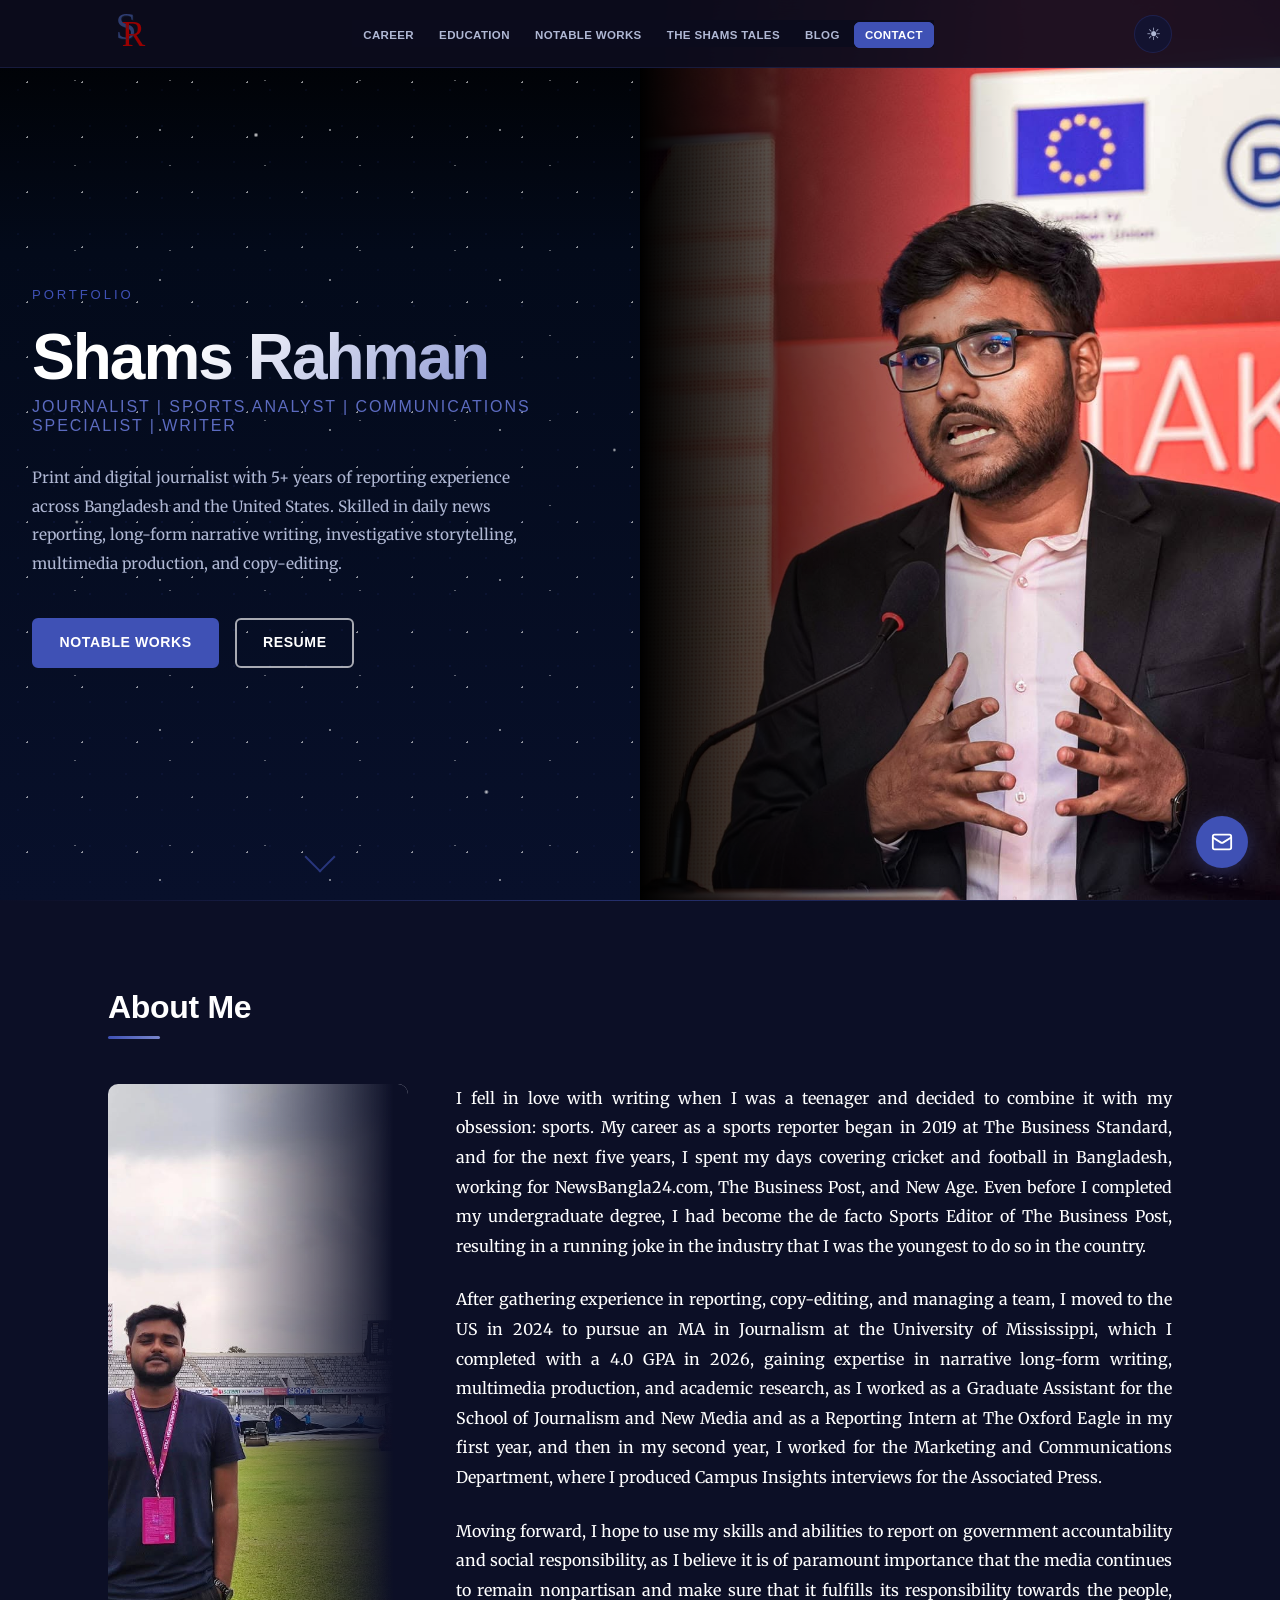
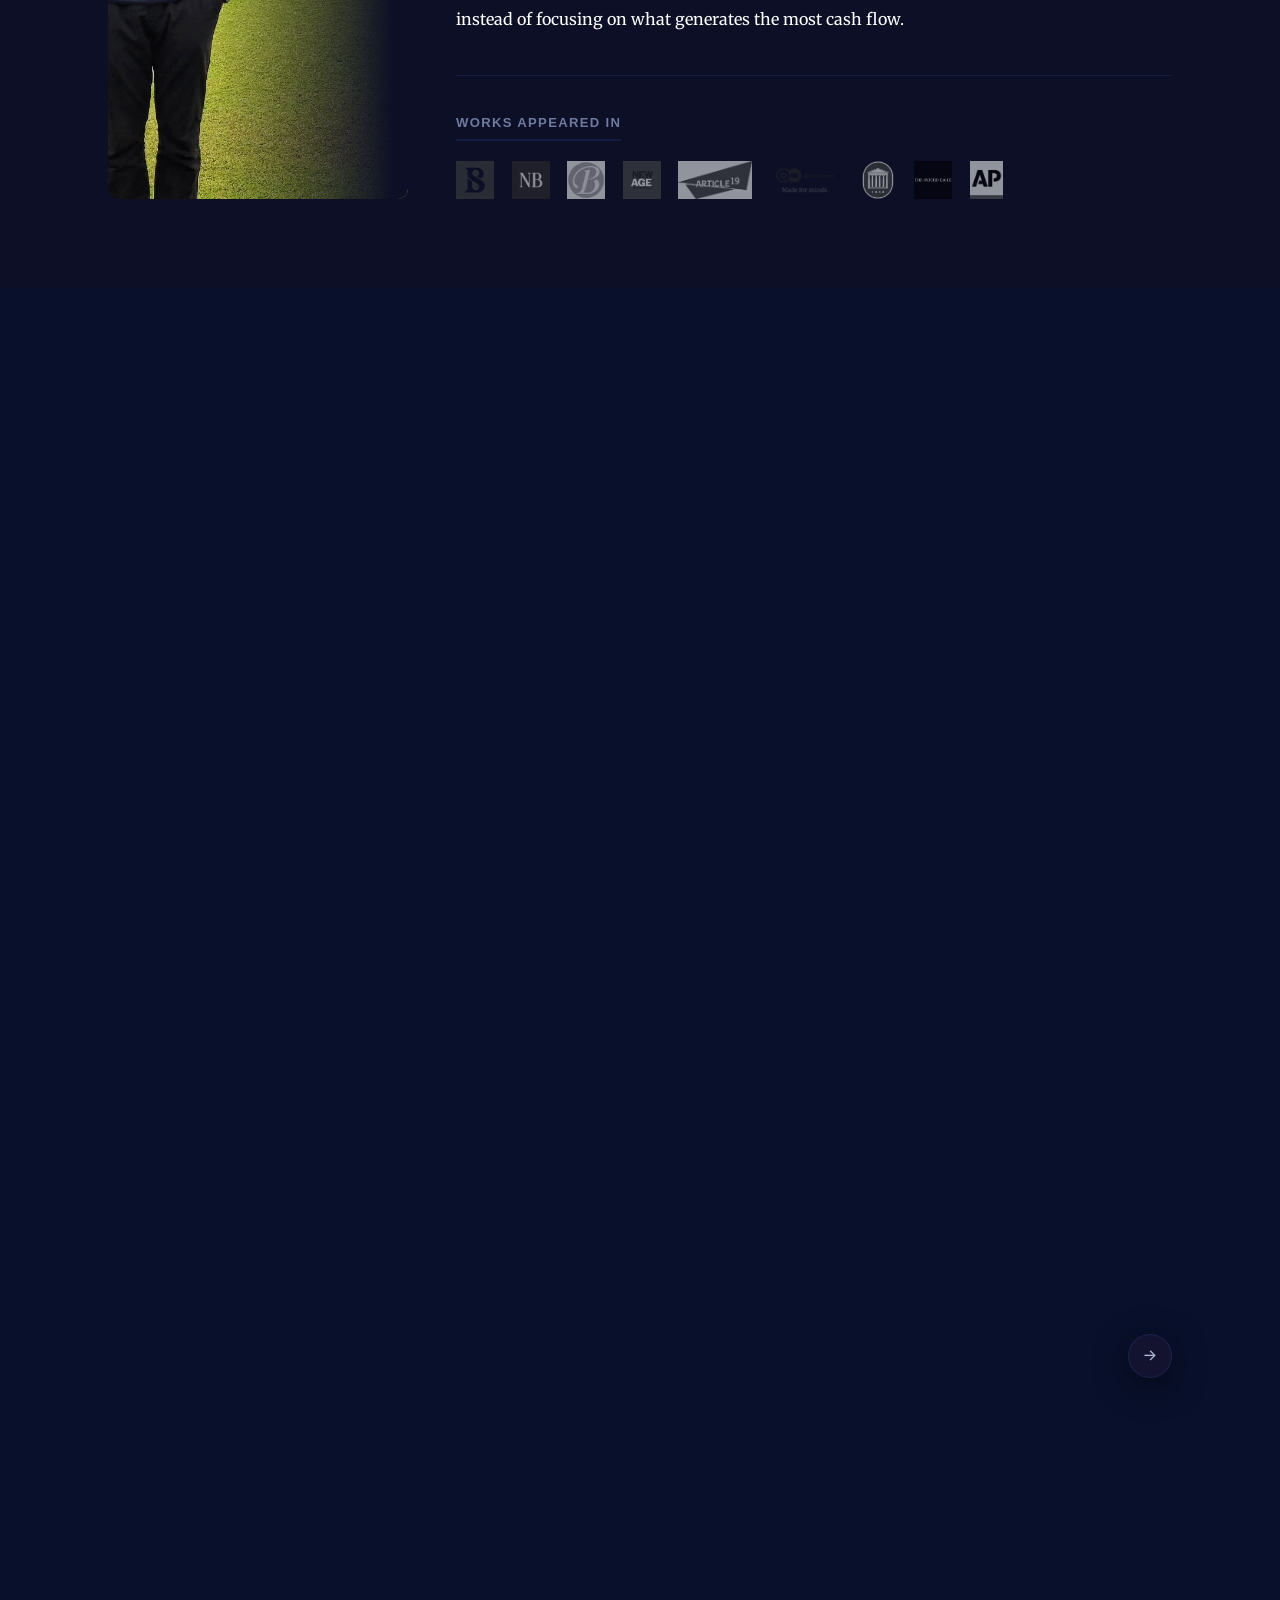
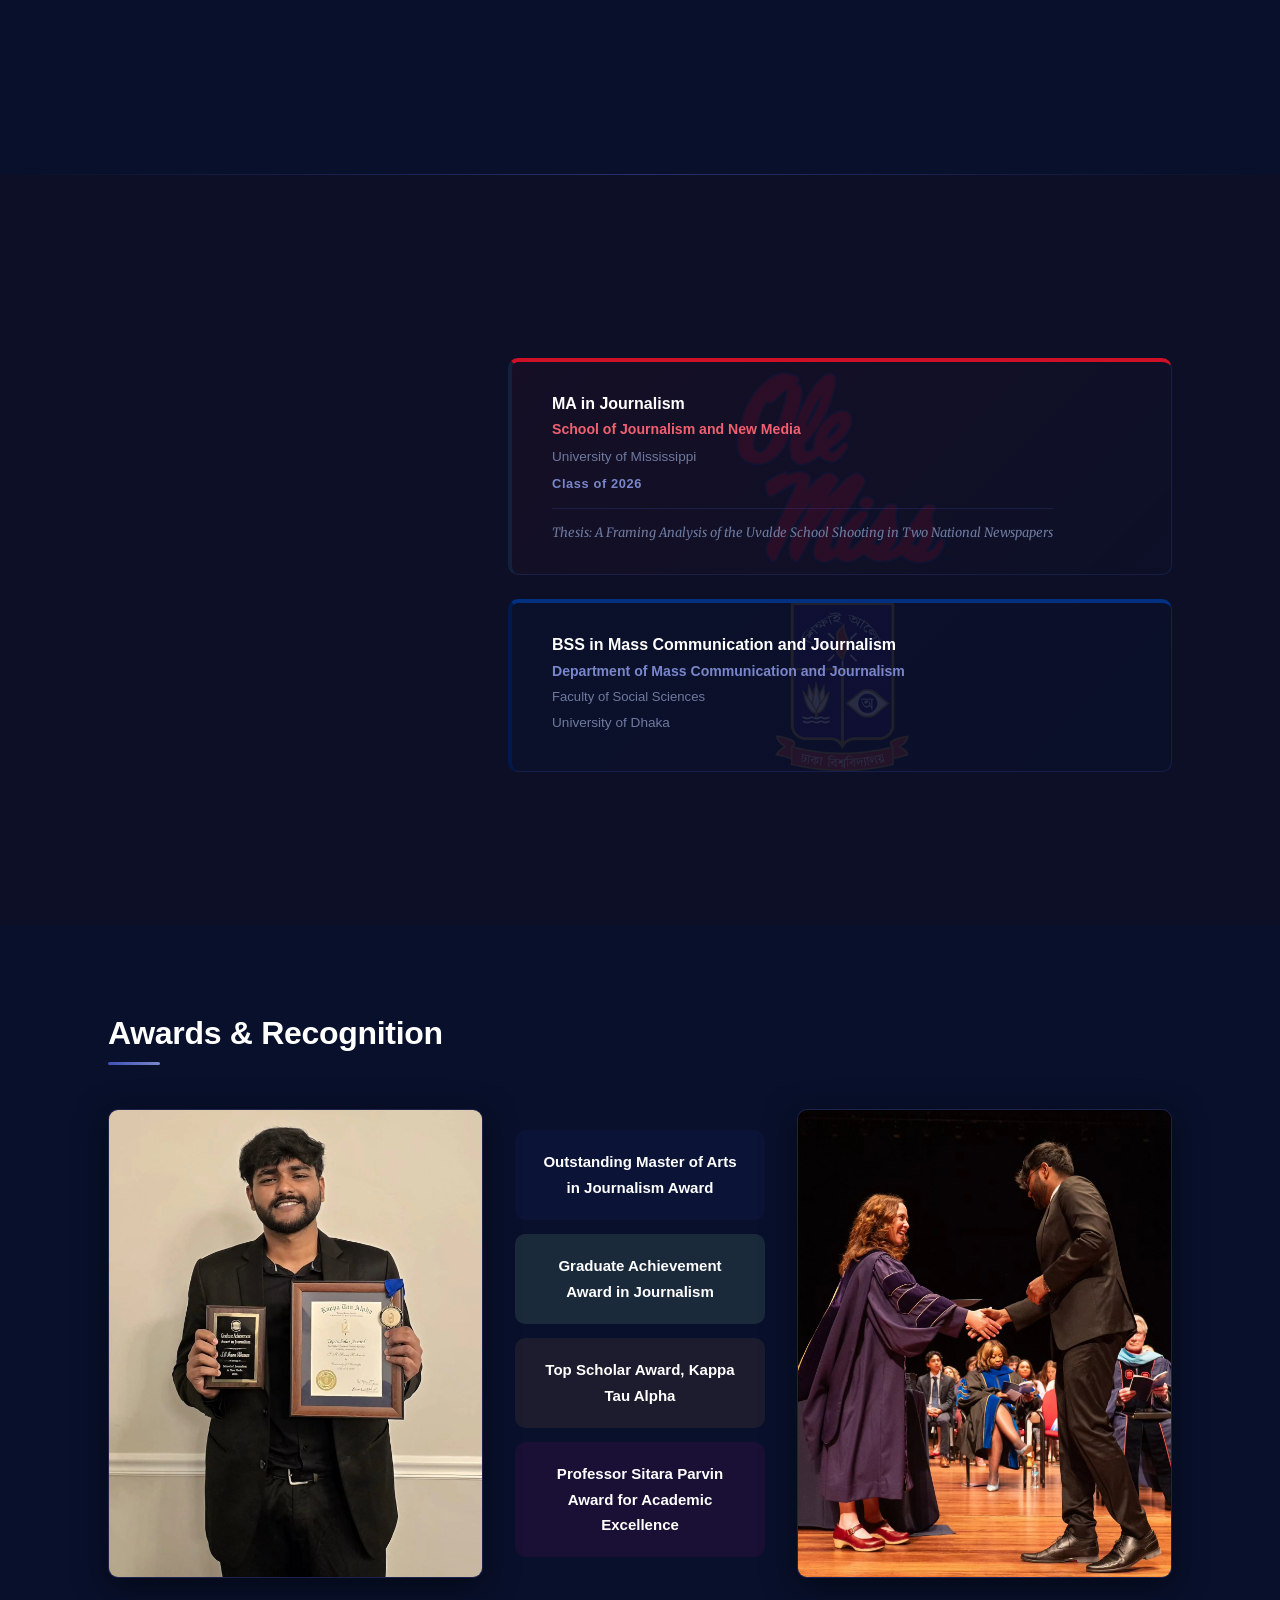
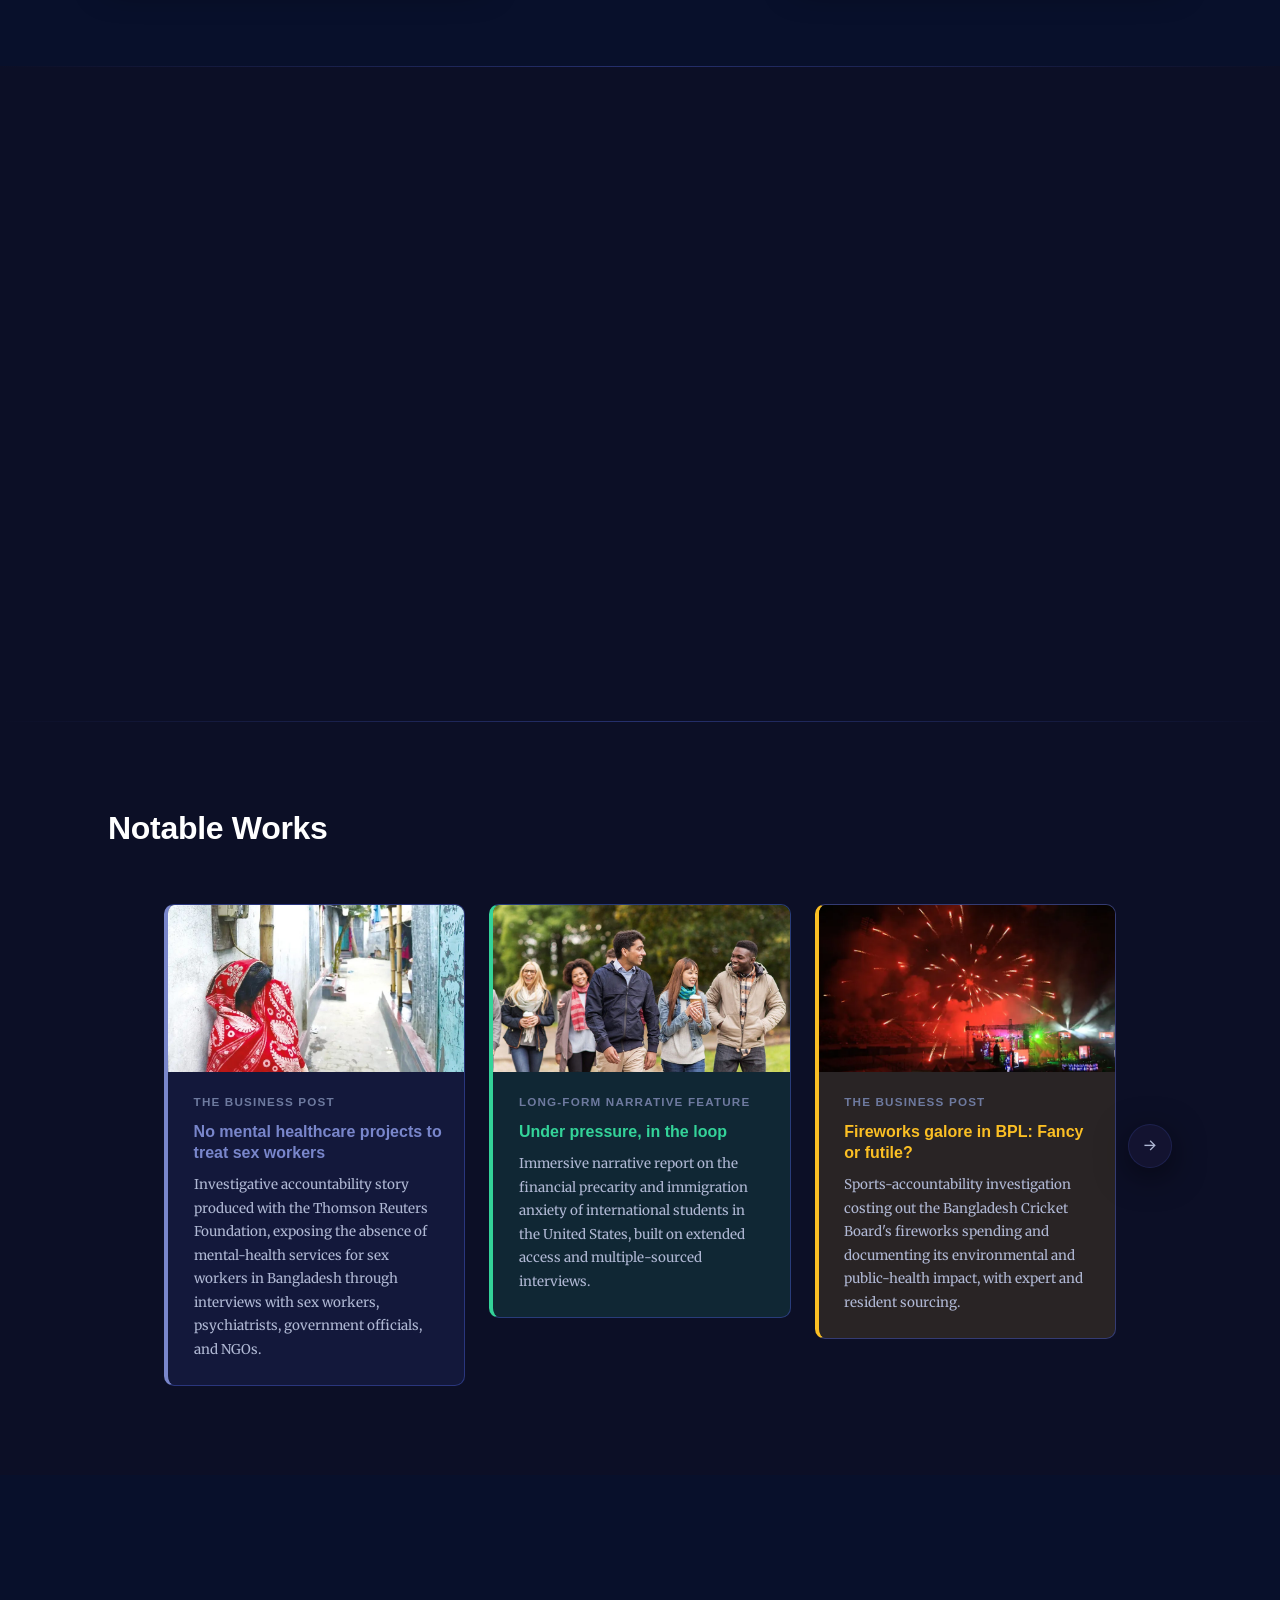
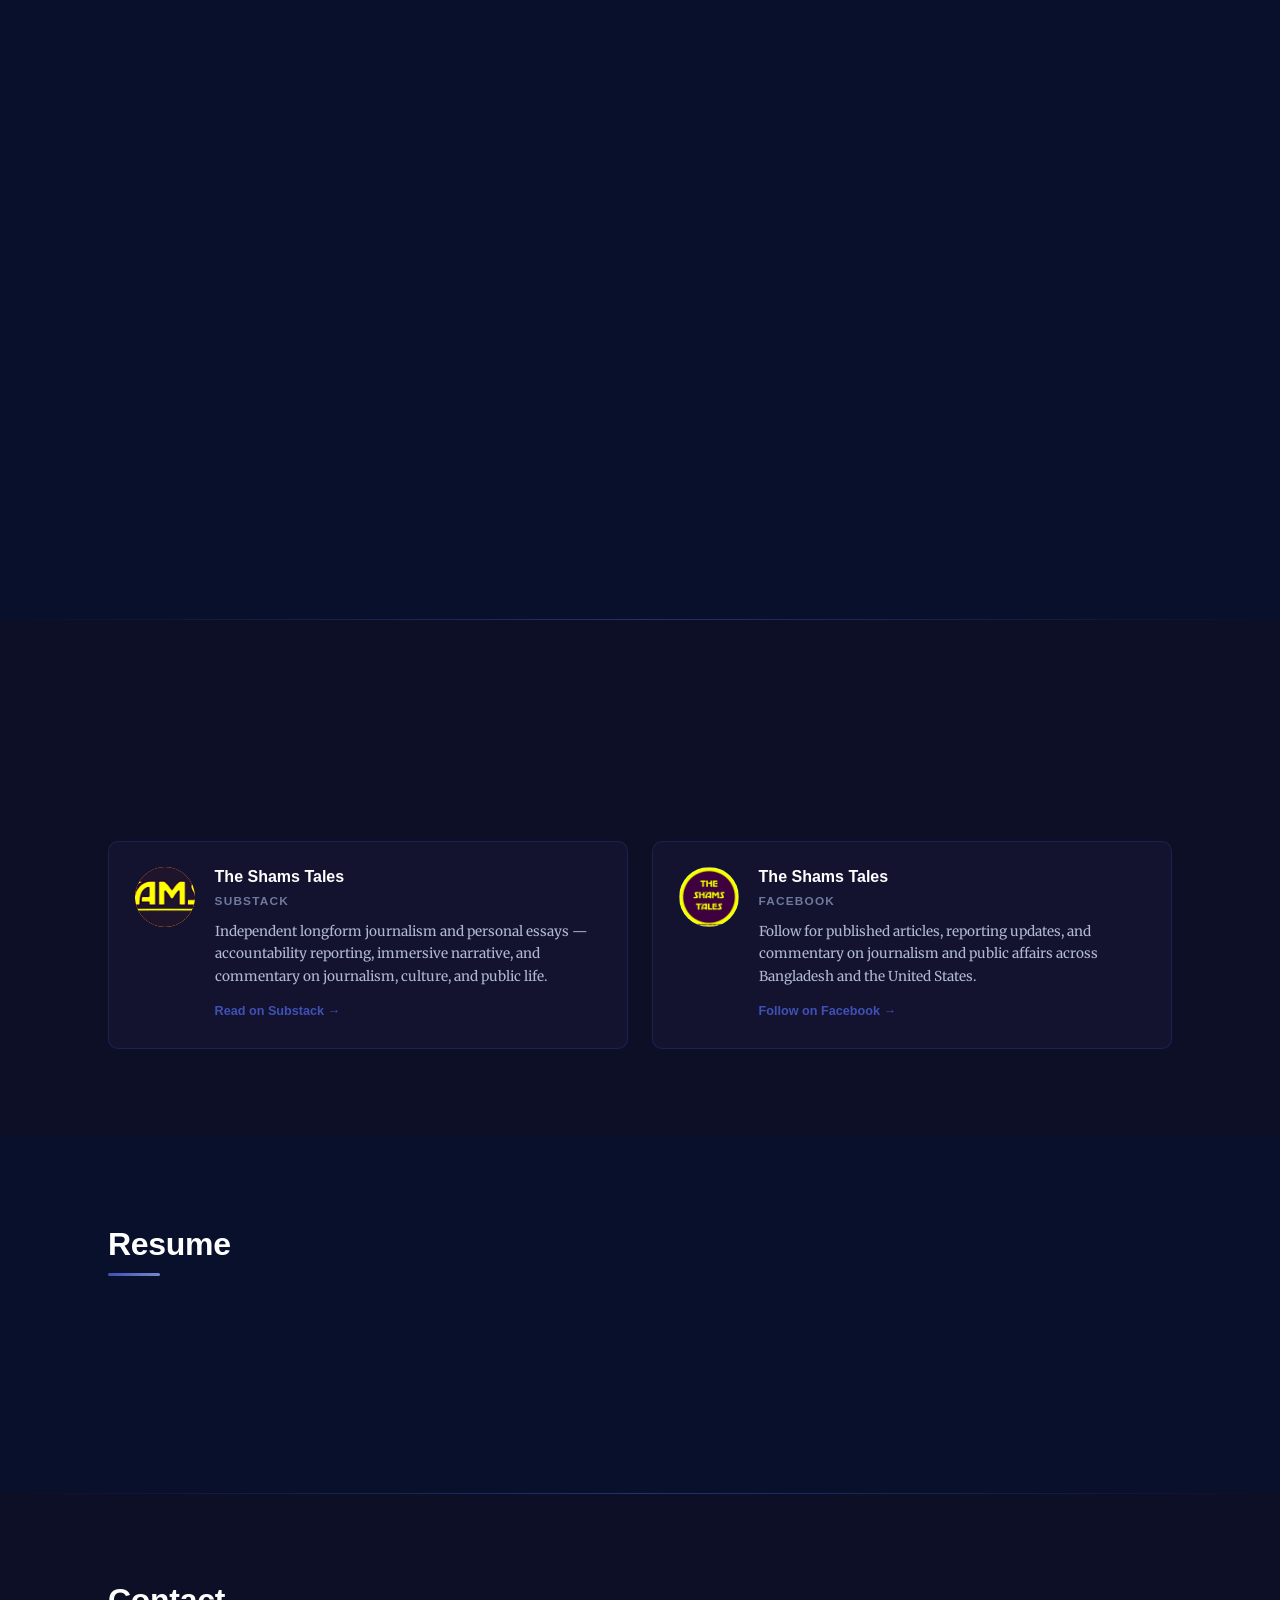
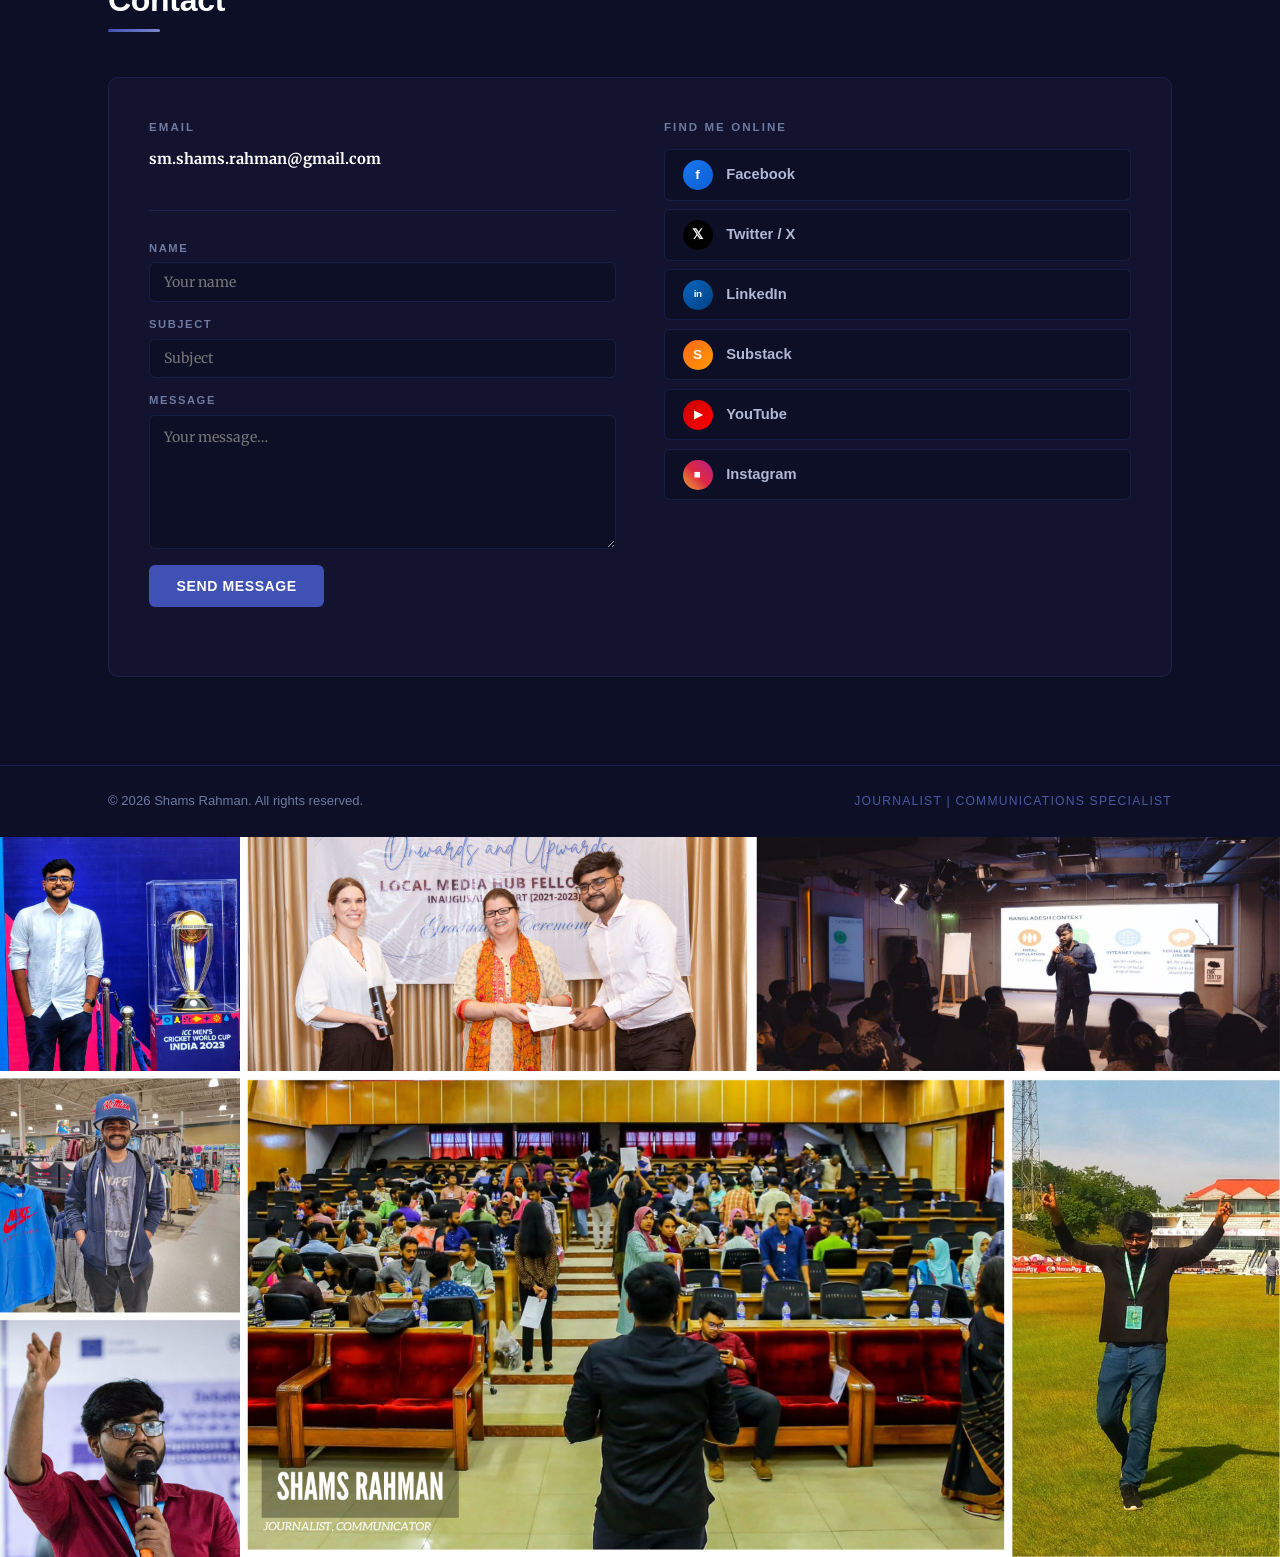
==== commit 8aa5e208: "Update navigation links in index.html" ====
--- a/index.html
+++ b/index.html
@@ -24,11 +24,12 @@
 
       <nav class="nav" id="nav" aria-label="Primary navigation">
         <ul class="nav__list">
-          <li><a href="#career"    class="nav__btn">Career</a></li>
-          <li><a href="#education" class="nav__btn">Education</a></li>
-          <li><a href="#works"     class="nav__btn">Notable works</a></li>
-          <li><a href="#blog"      class="nav__btn">Blog</a></li>
-          <li><a href="#contact"   class="nav__btn nav__btn--accent">Contact</a></li>
+          <li><a href="#career"          class="nav__btn">Career</a></li>
+          <li><a href="#education"       class="nav__btn">Education</a></li>
+          <li><a href="#works"           class="nav__btn">Notable works</a></li>
+          <li><a href="shams-tales.html" class="nav__btn">The Shams Tales</a></li>
+          <li><a href="blog.html"        class="nav__btn">Blog</a></li>
+          <li><a href="#contact"         class="nav__btn nav__btn--accent">Contact</a></li>
         </ul>
       </nav>
 
--- a/style.css
+++ b/style.css
@@ -227,13 +227,10 @@
 }
 
 .header__logo-img {
-  height:      44px;
-  width:       auto;
-  object-fit:  contain;
-  display:     block;
-  background:  var(--blue-dim);
-  border-radius: var(--radius-sm);
-  padding:     2px;
+  height:     44px;
+  width:      auto;
+  object-fit: contain;
+  display:    block;
 }
 
 /* Nav */
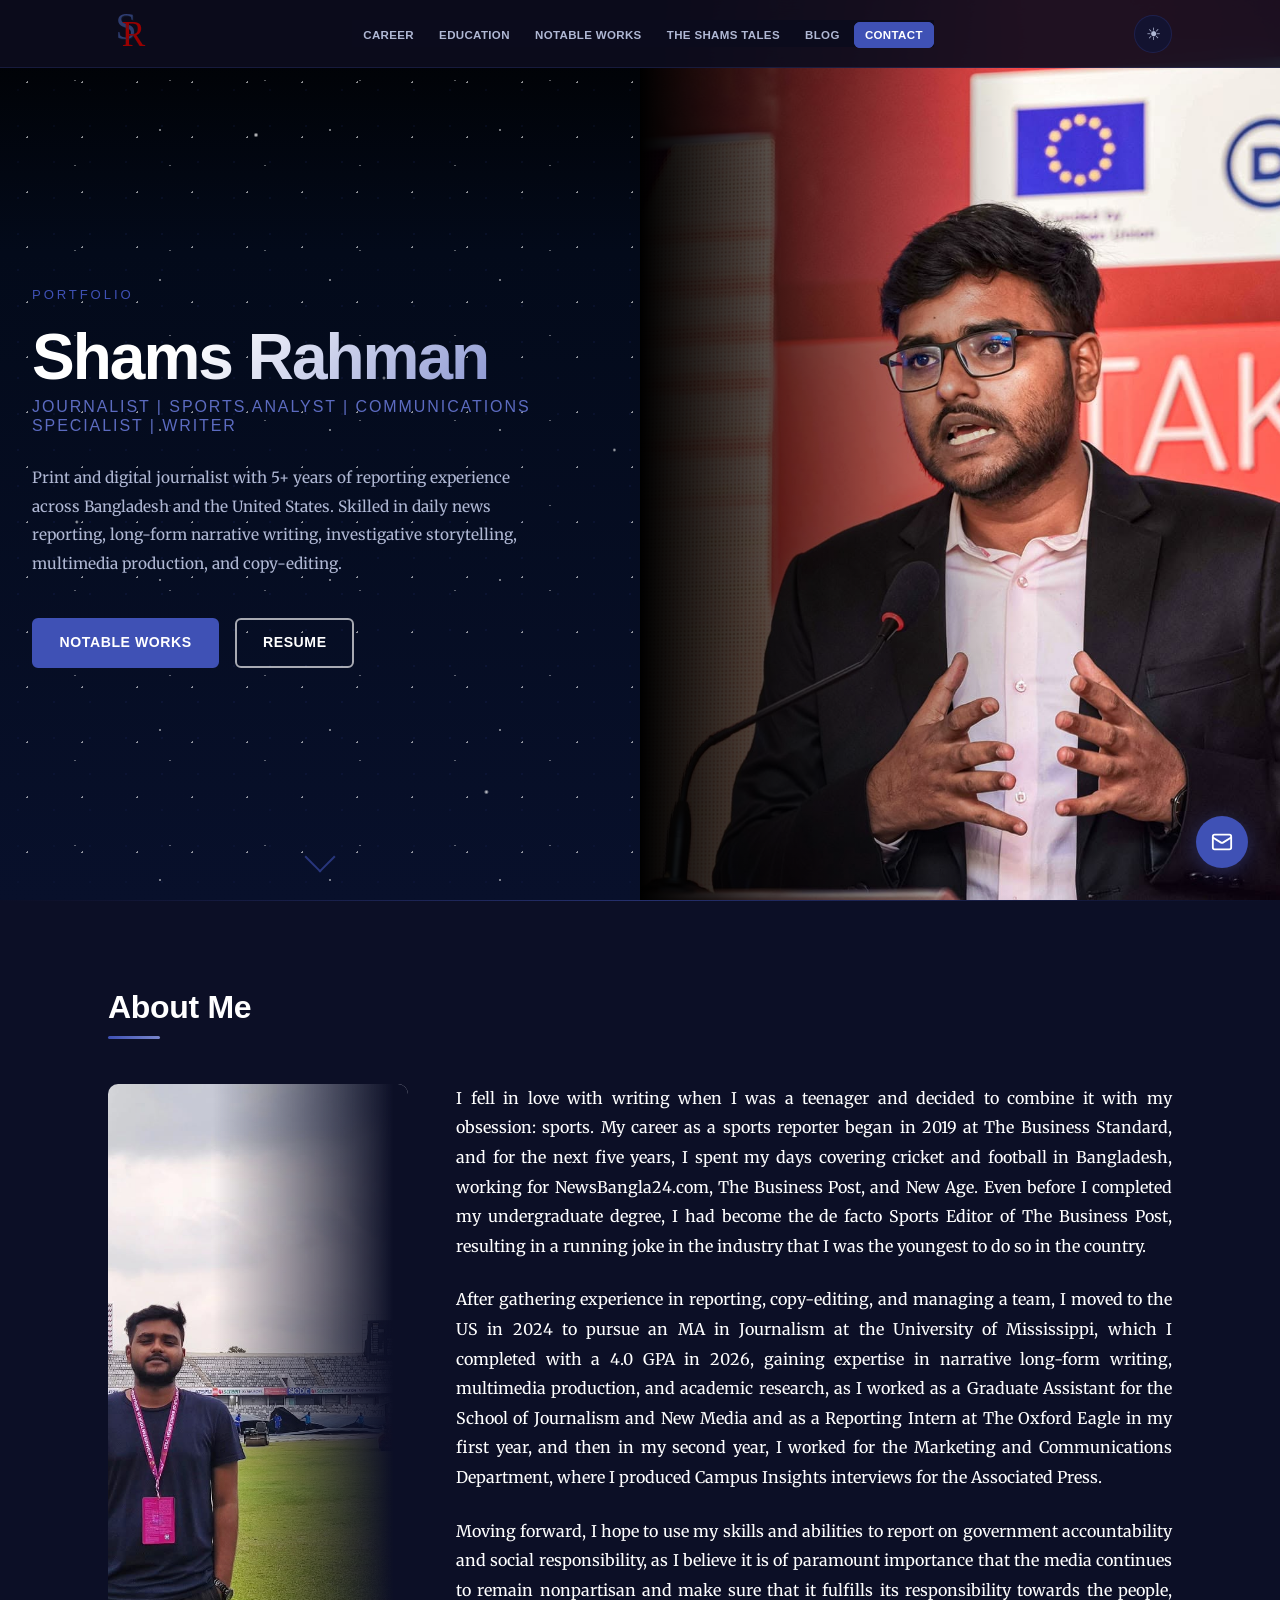
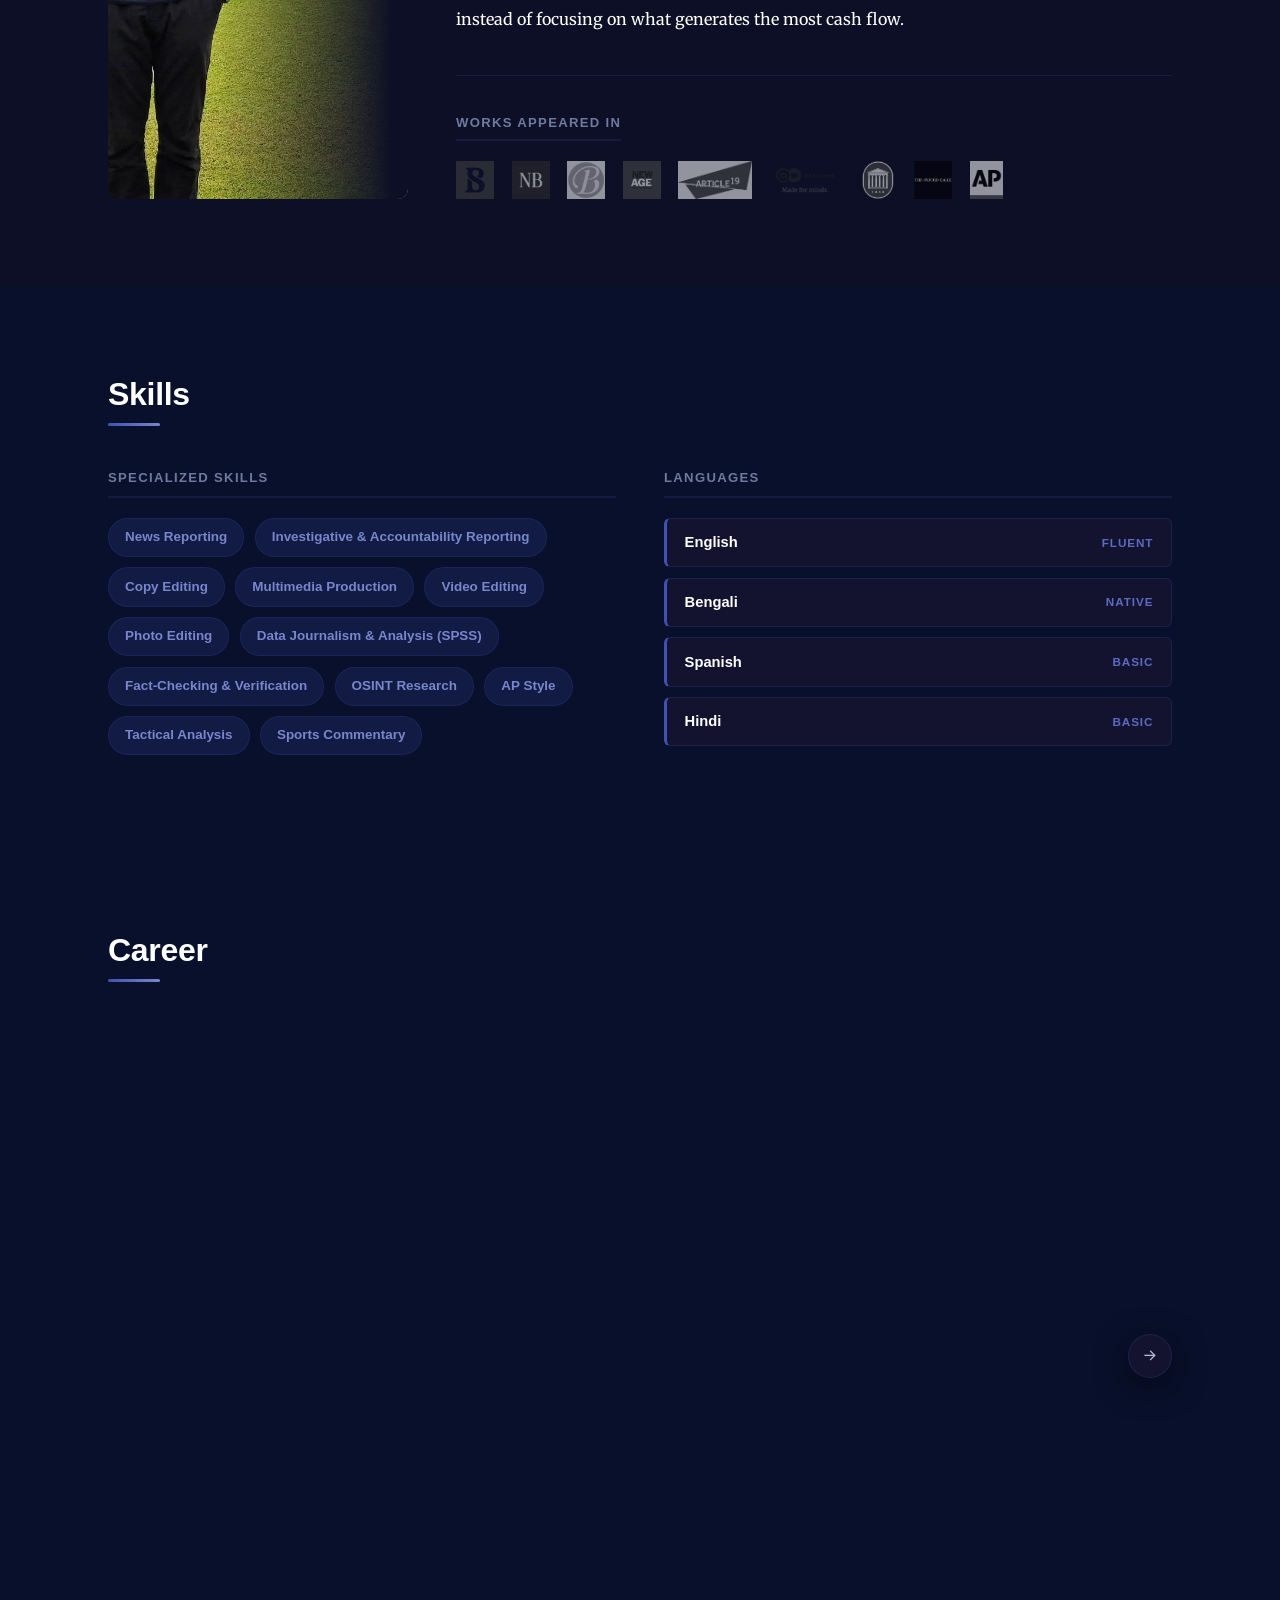
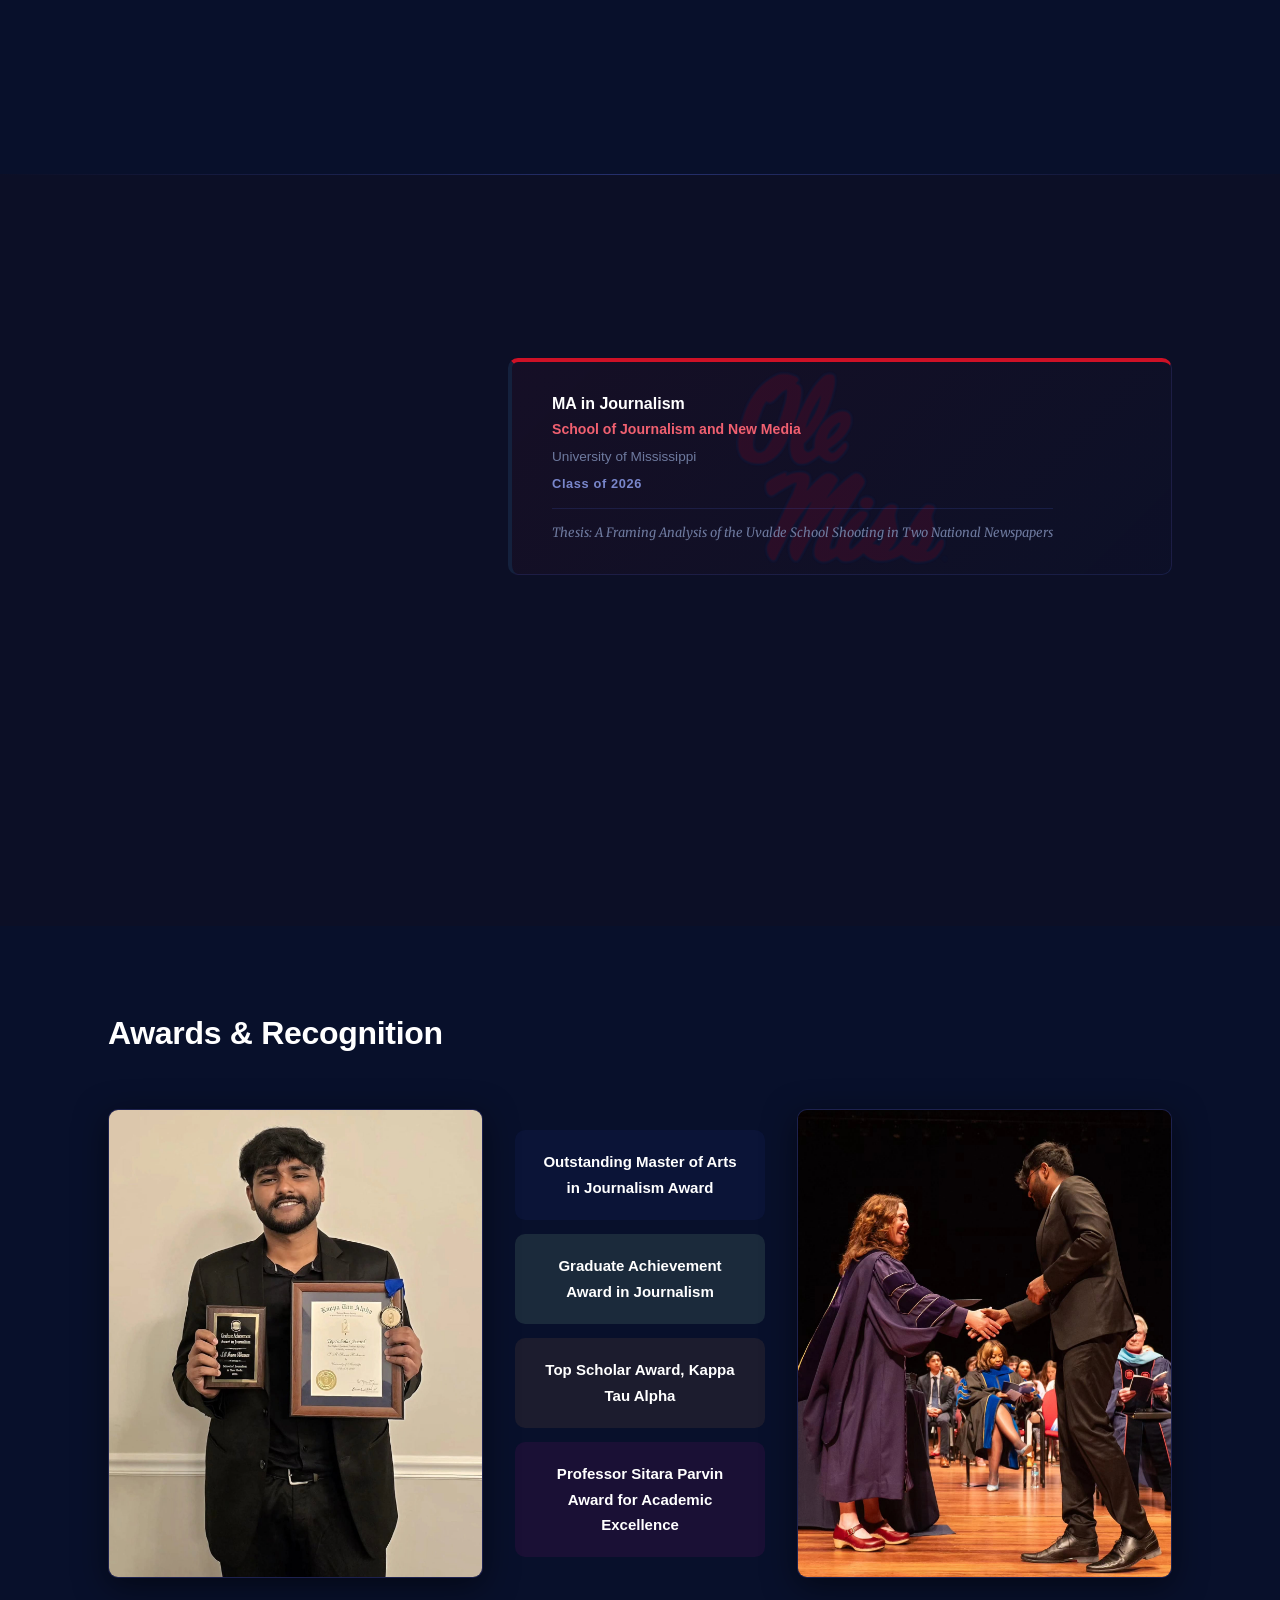
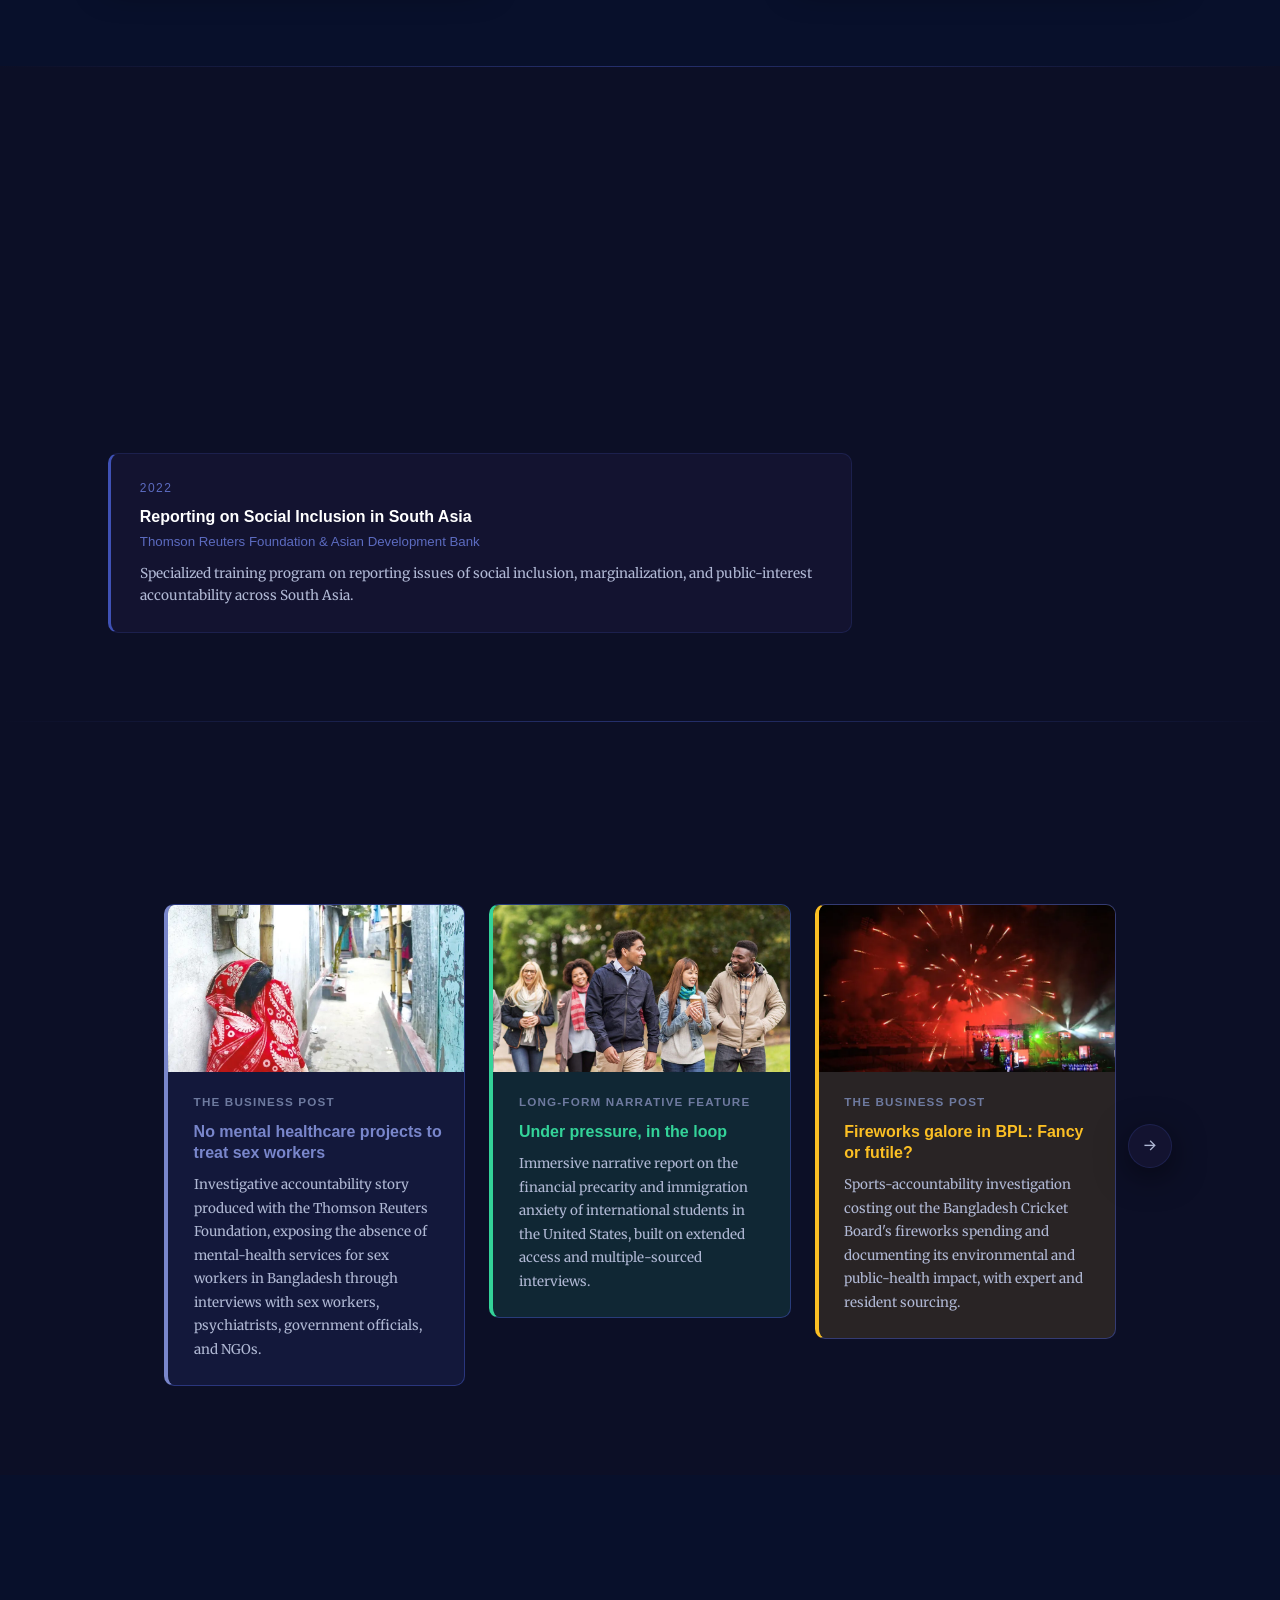
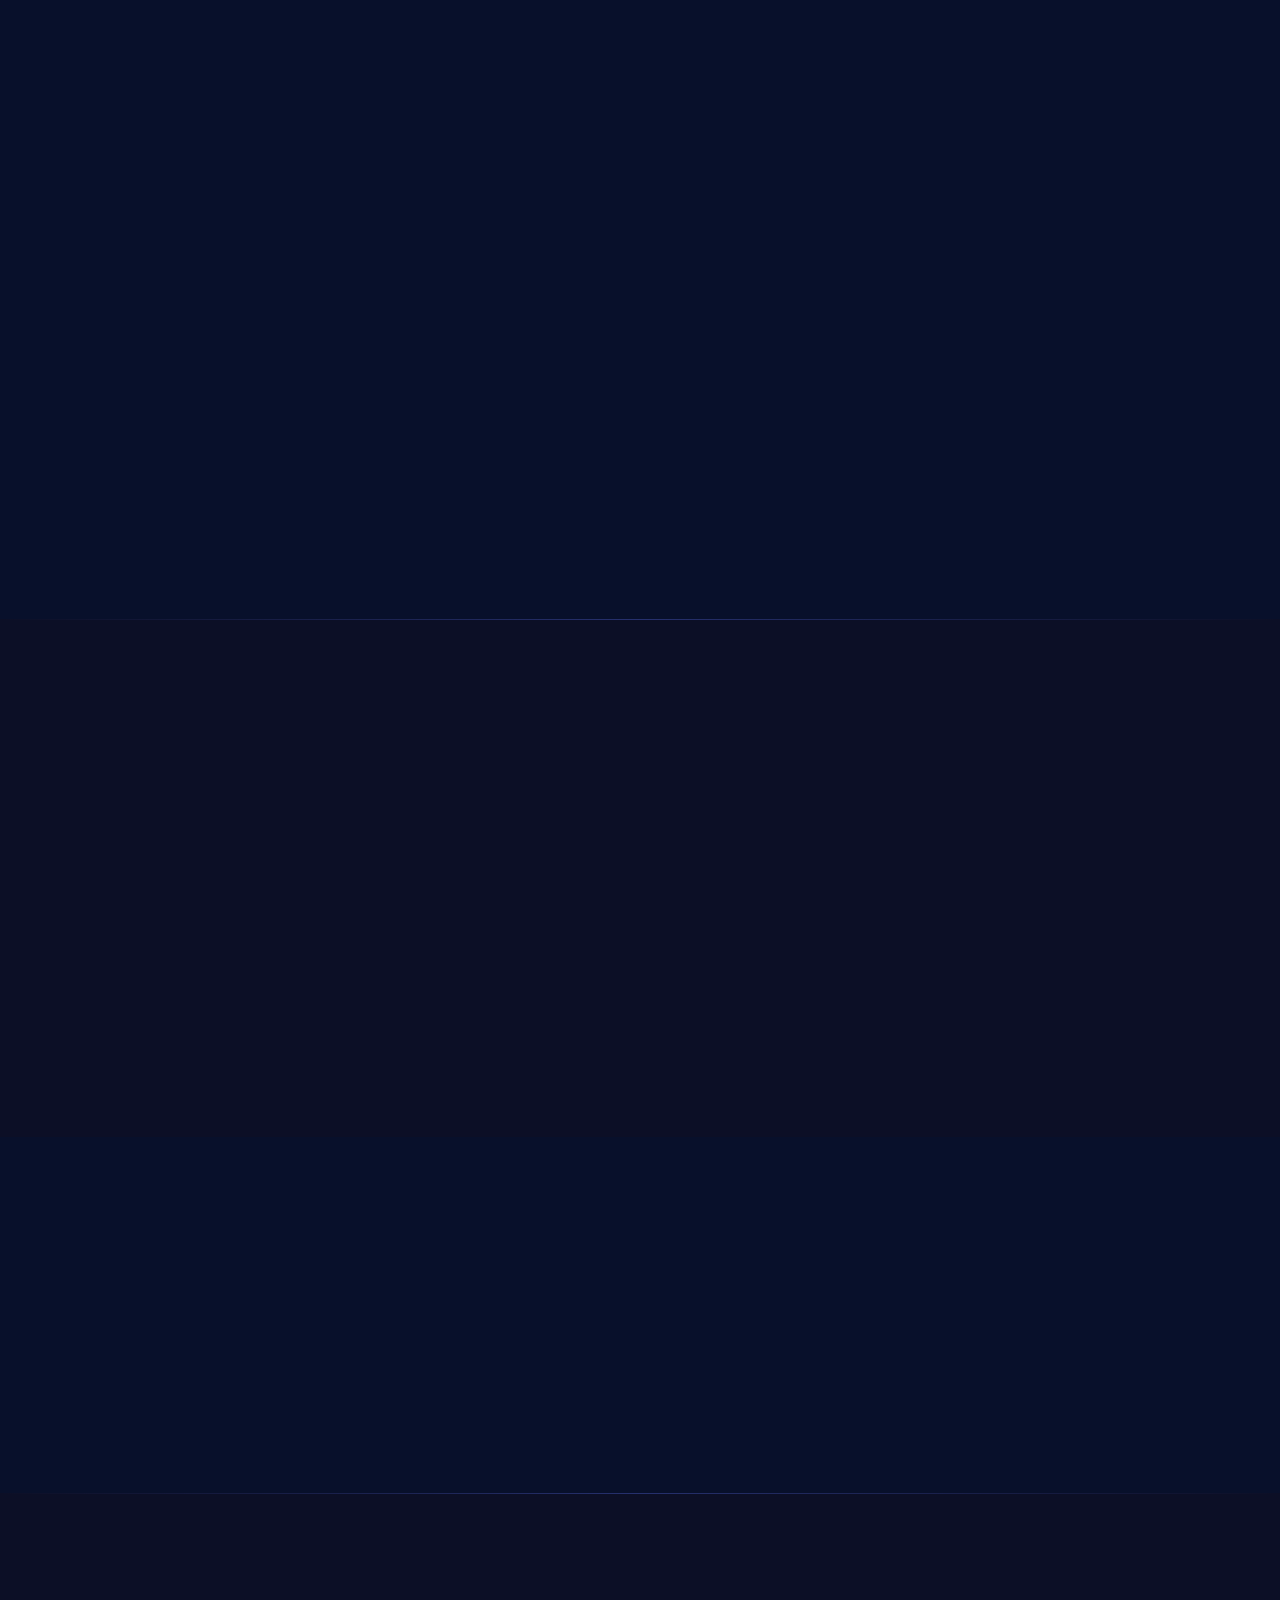
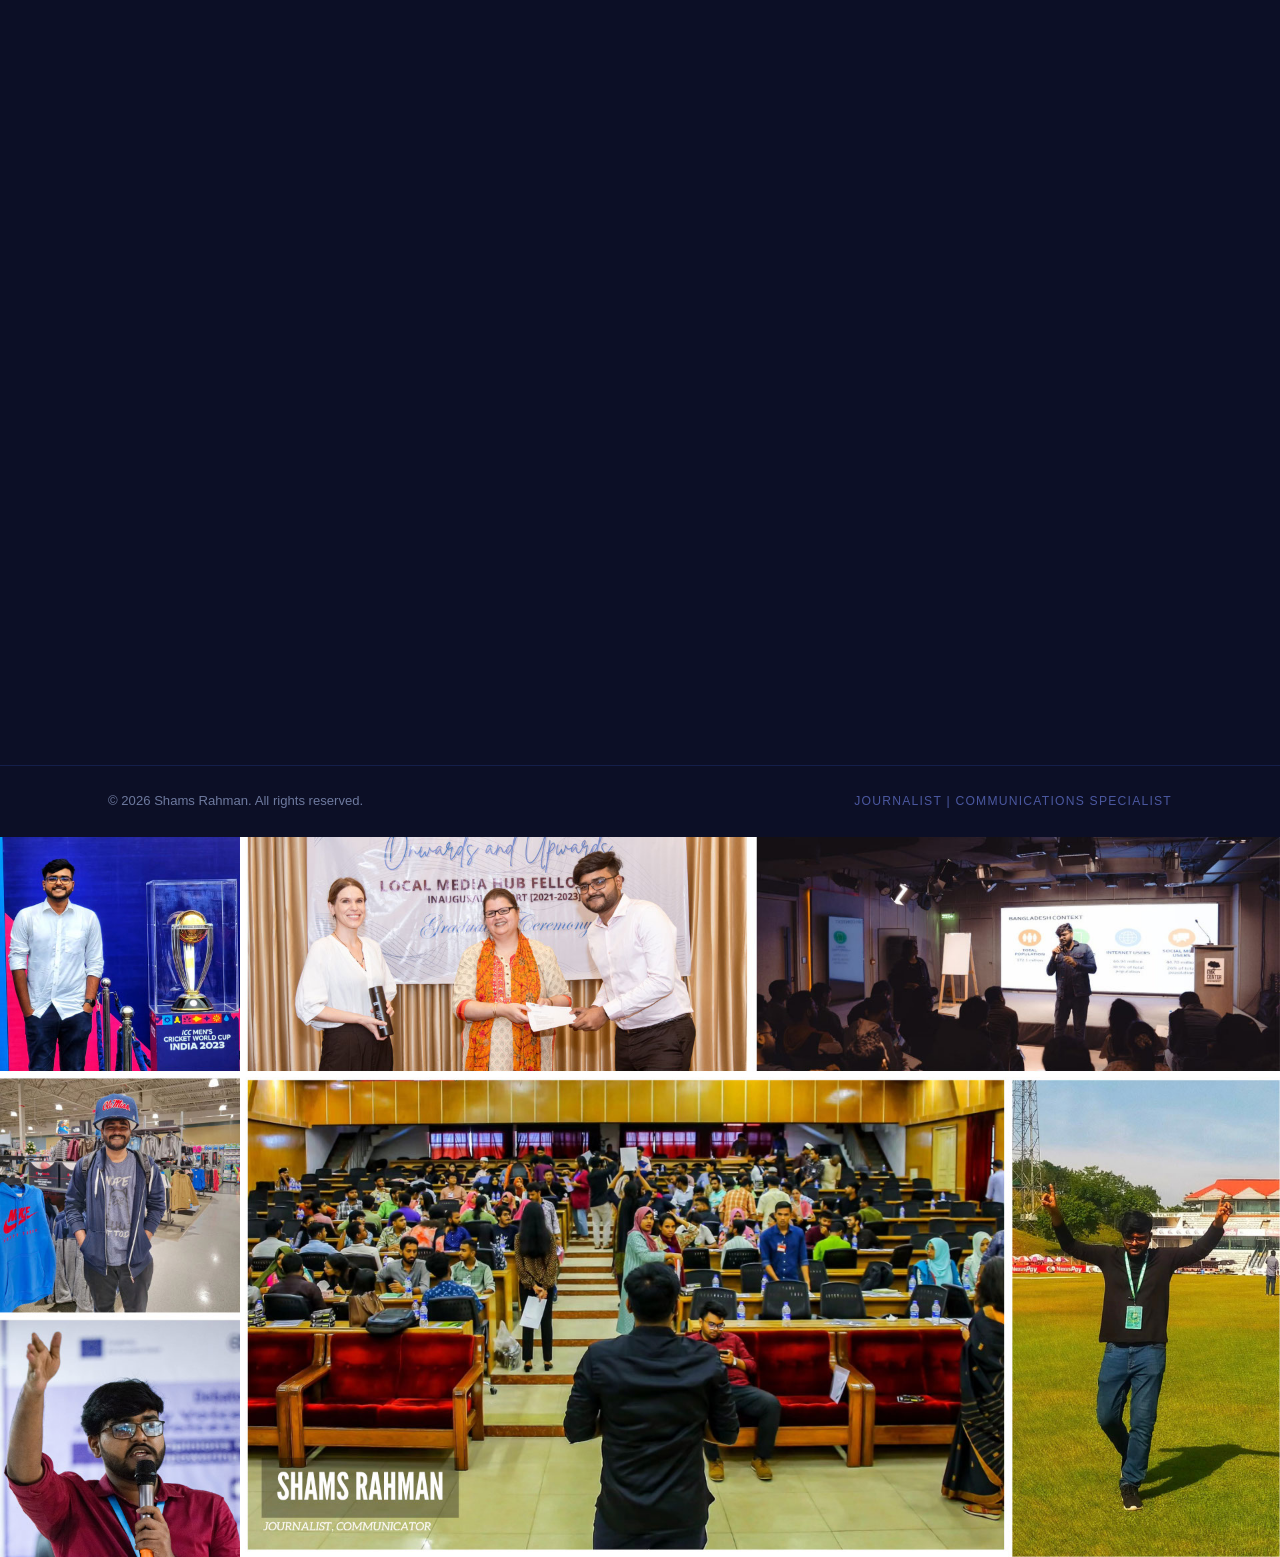
==== commit 13c08f3e: "Update favicon from PNG to SVG format" ====
--- a/index.html
+++ b/index.html
@@ -7,7 +7,7 @@
   <link rel="preconnect" href="https://fonts.googleapis.com">
   <link rel="preconnect" href="https://fonts.gstatic.com" crossorigin>
   <link href="https://fonts.googleapis.com/css2?family=Merriweather:ital,wght@0,300;0,400;0,700;0,900;1,400&display=swap" rel="stylesheet">
-  <link rel="icon" href="Shams Logo.png" />
+  <link rel="icon" href="SRLOGO.svg" />
   <link rel="stylesheet" href="style.css" />
 </head>
 <body>
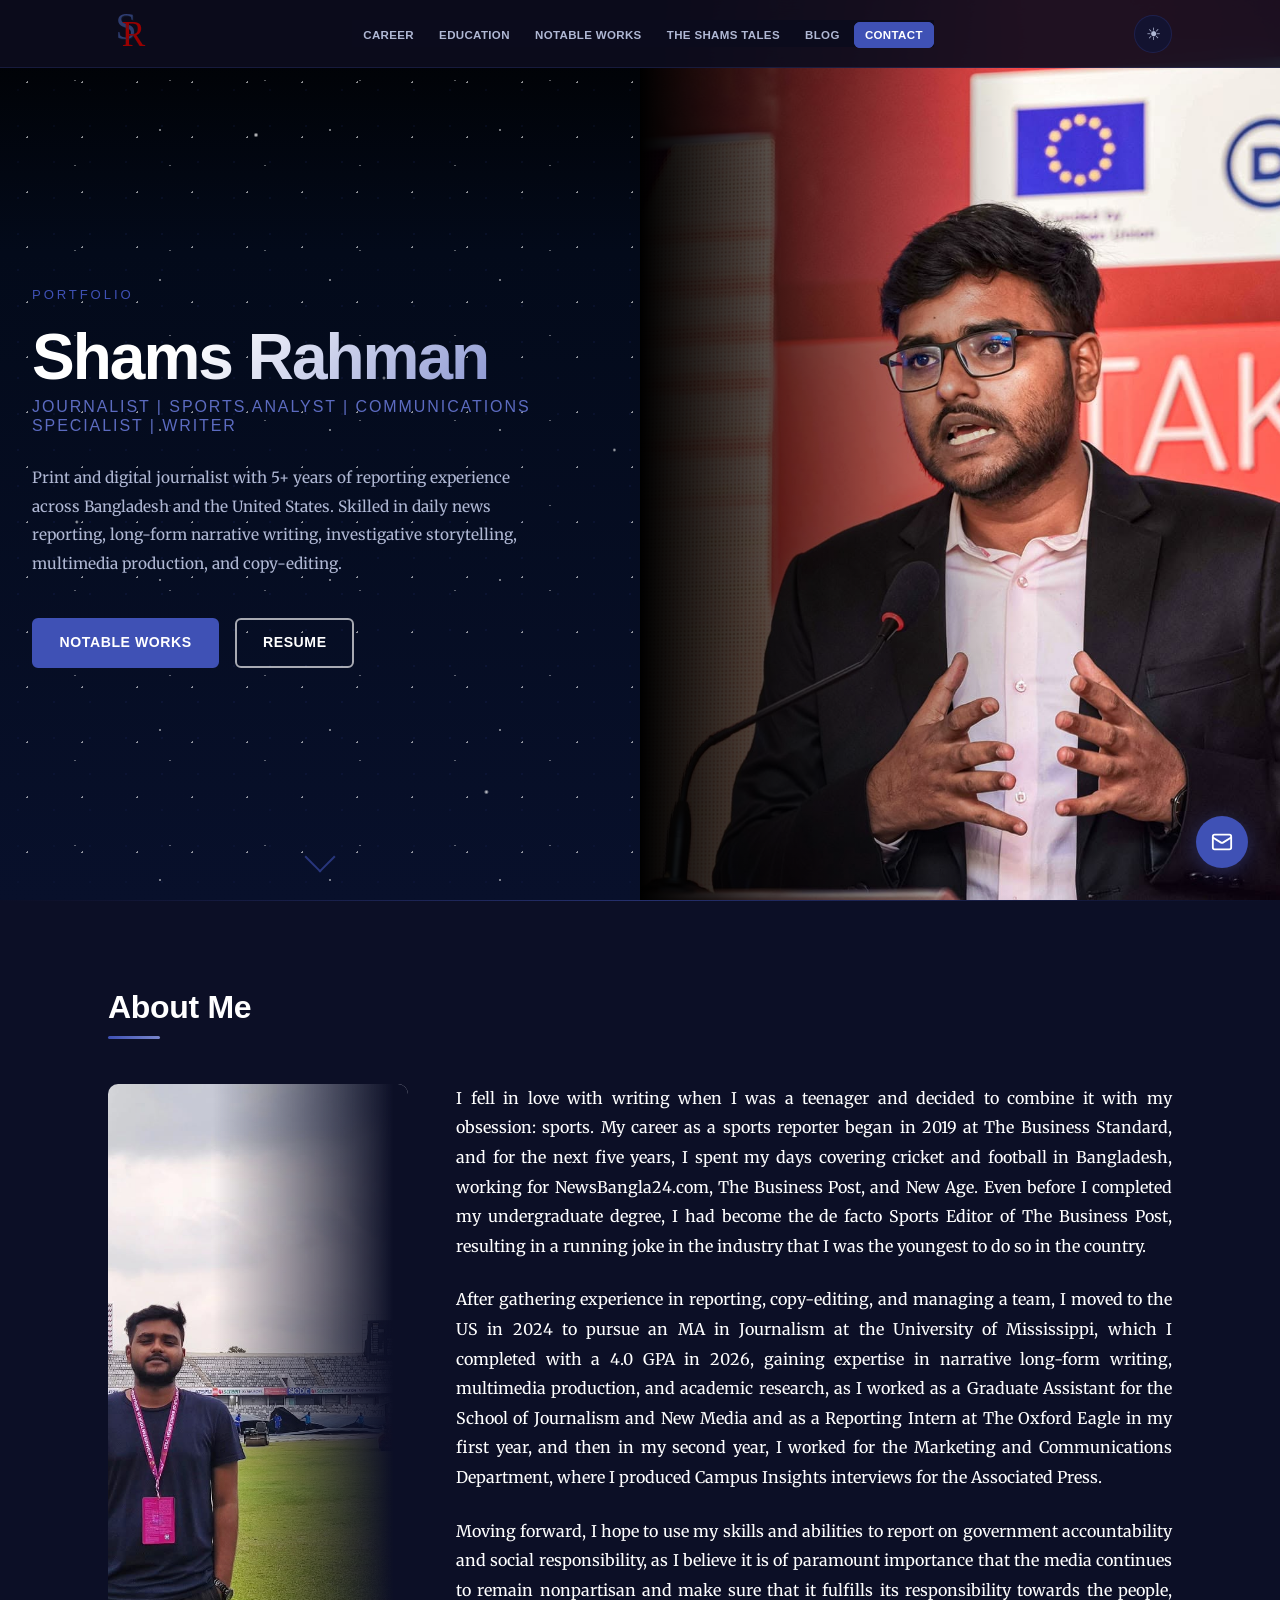
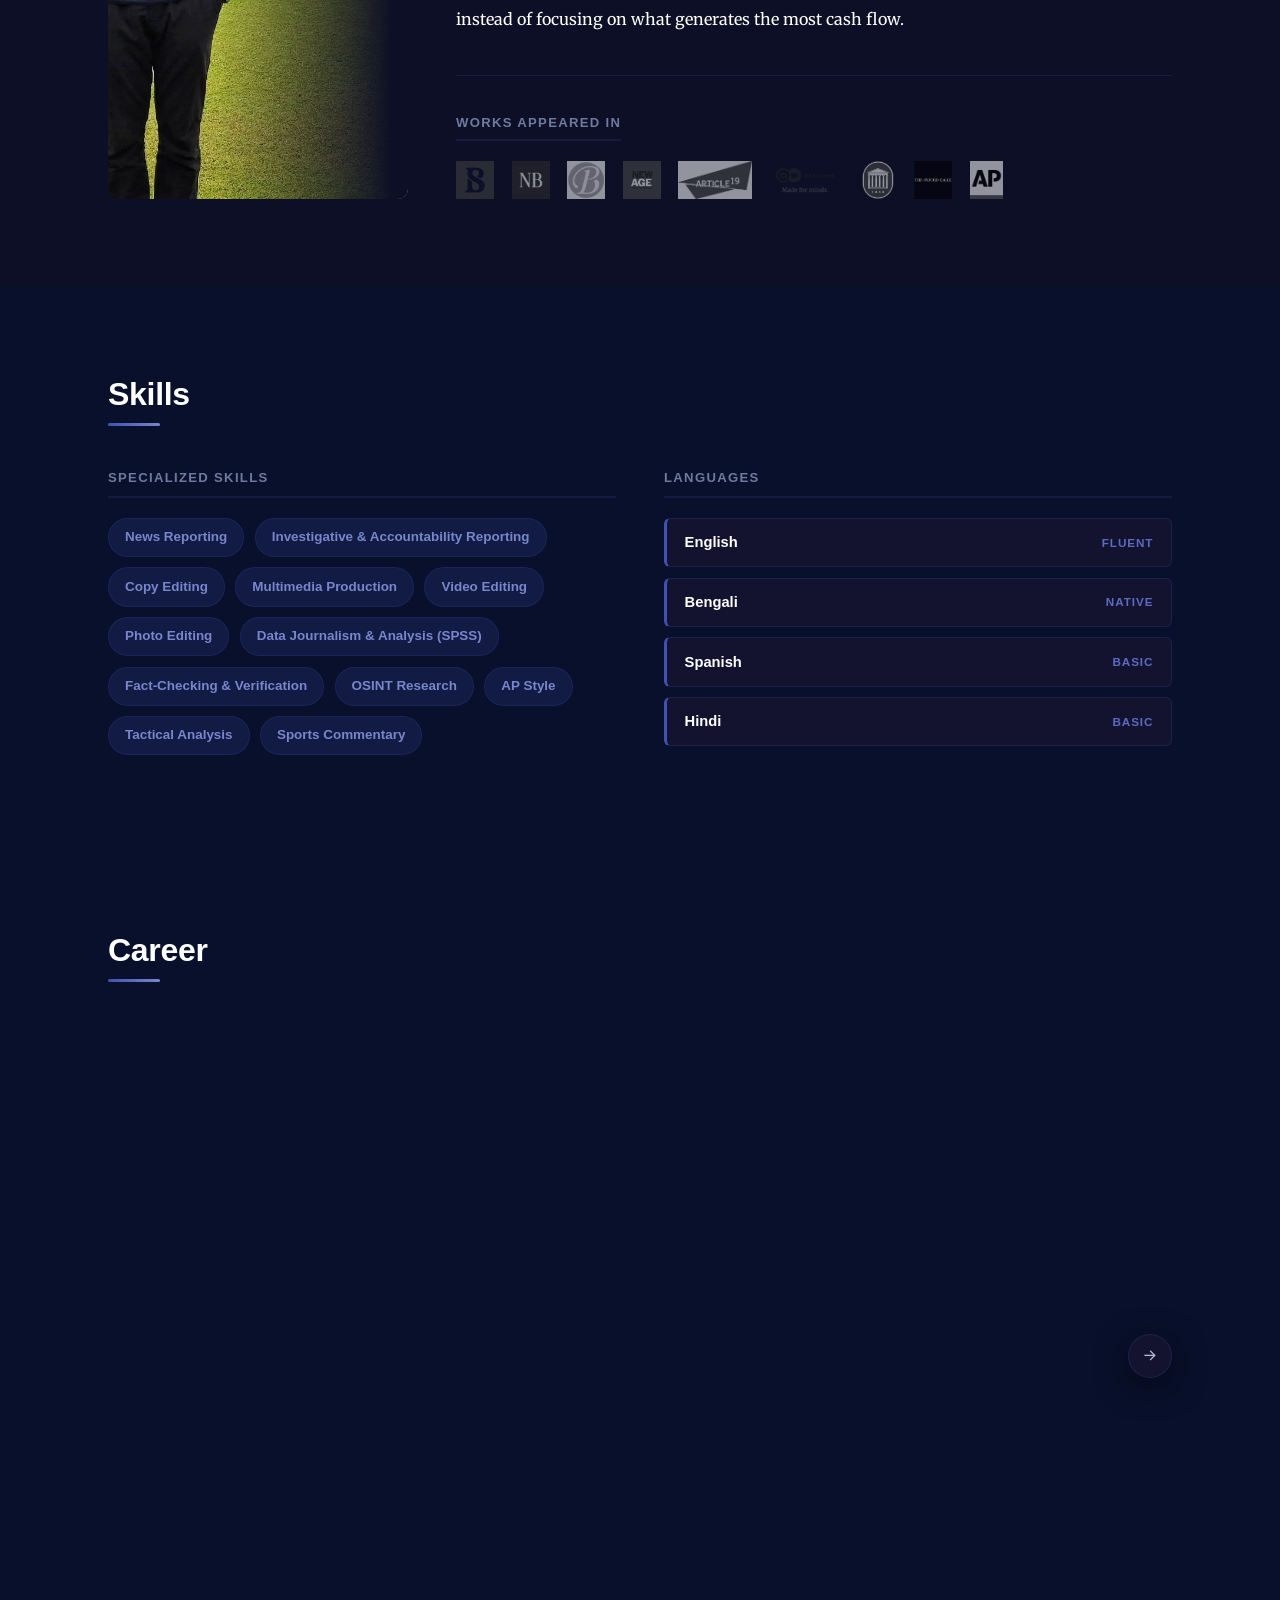
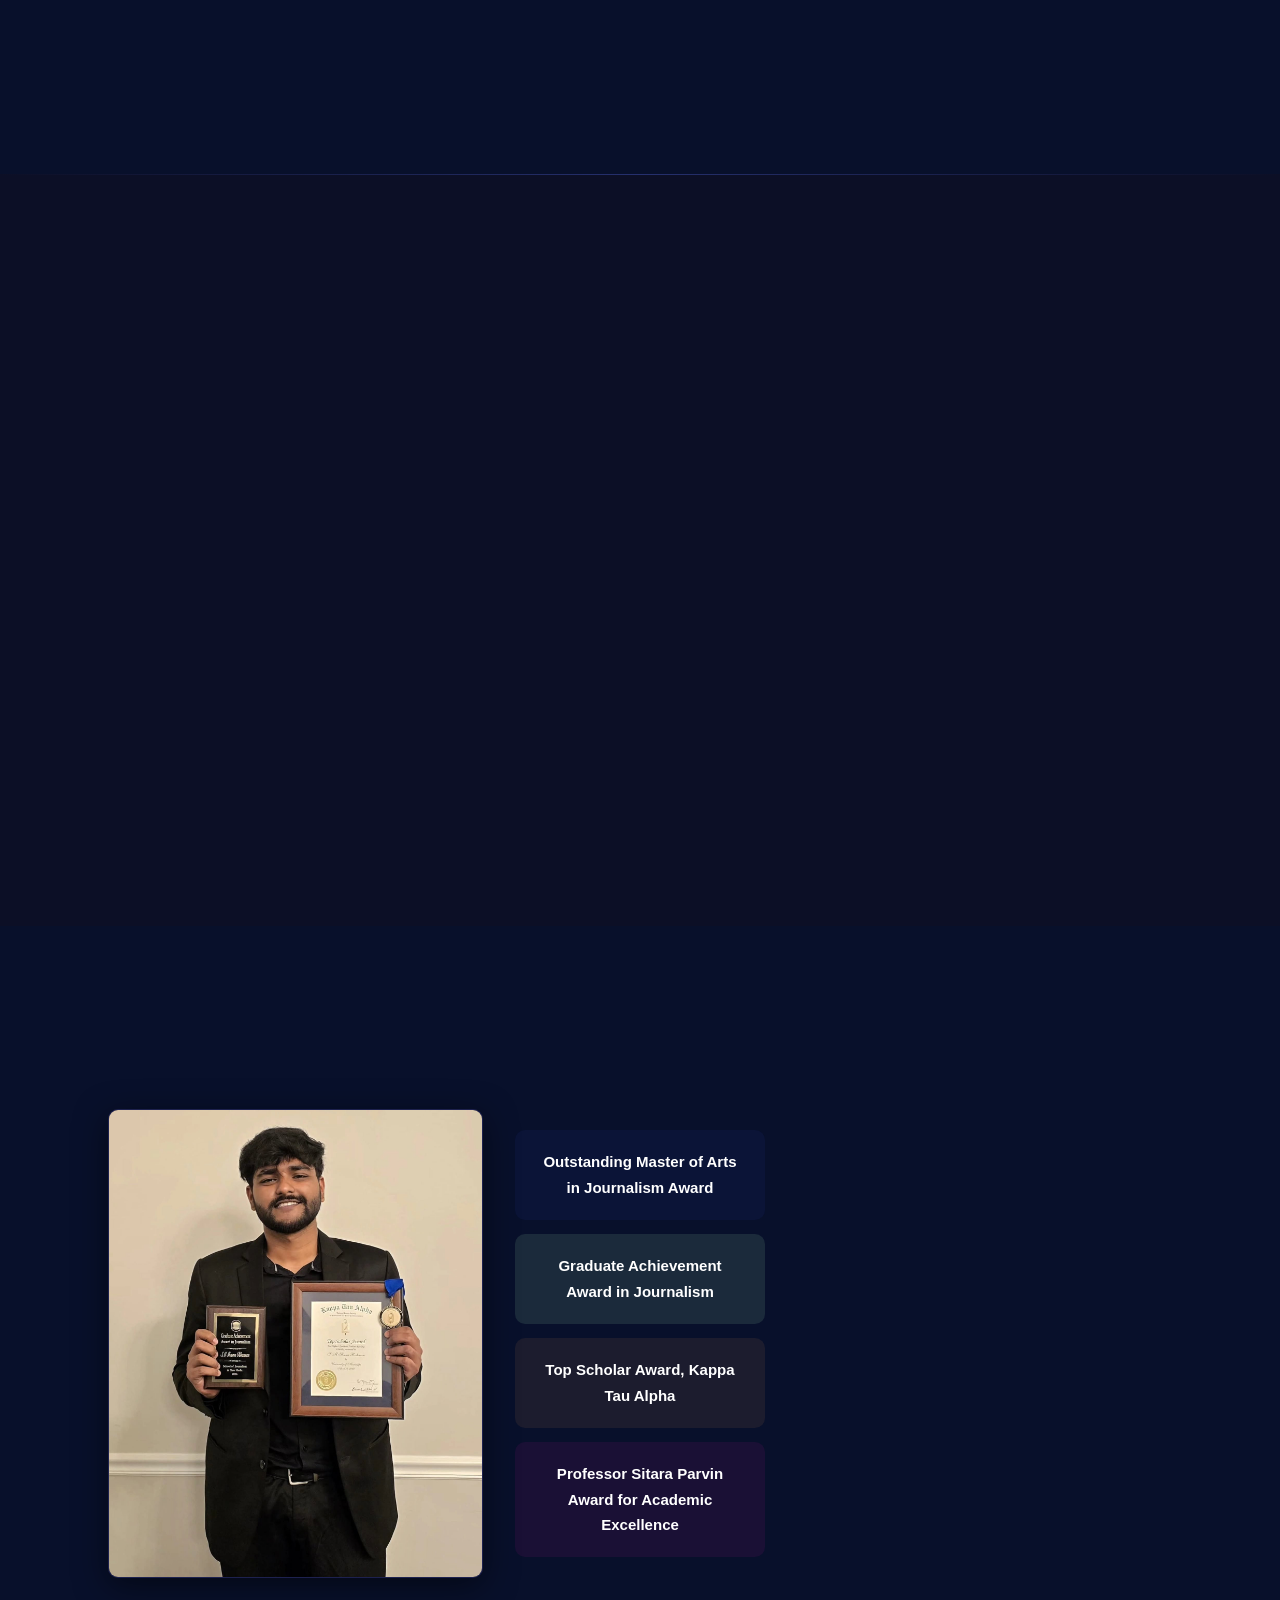
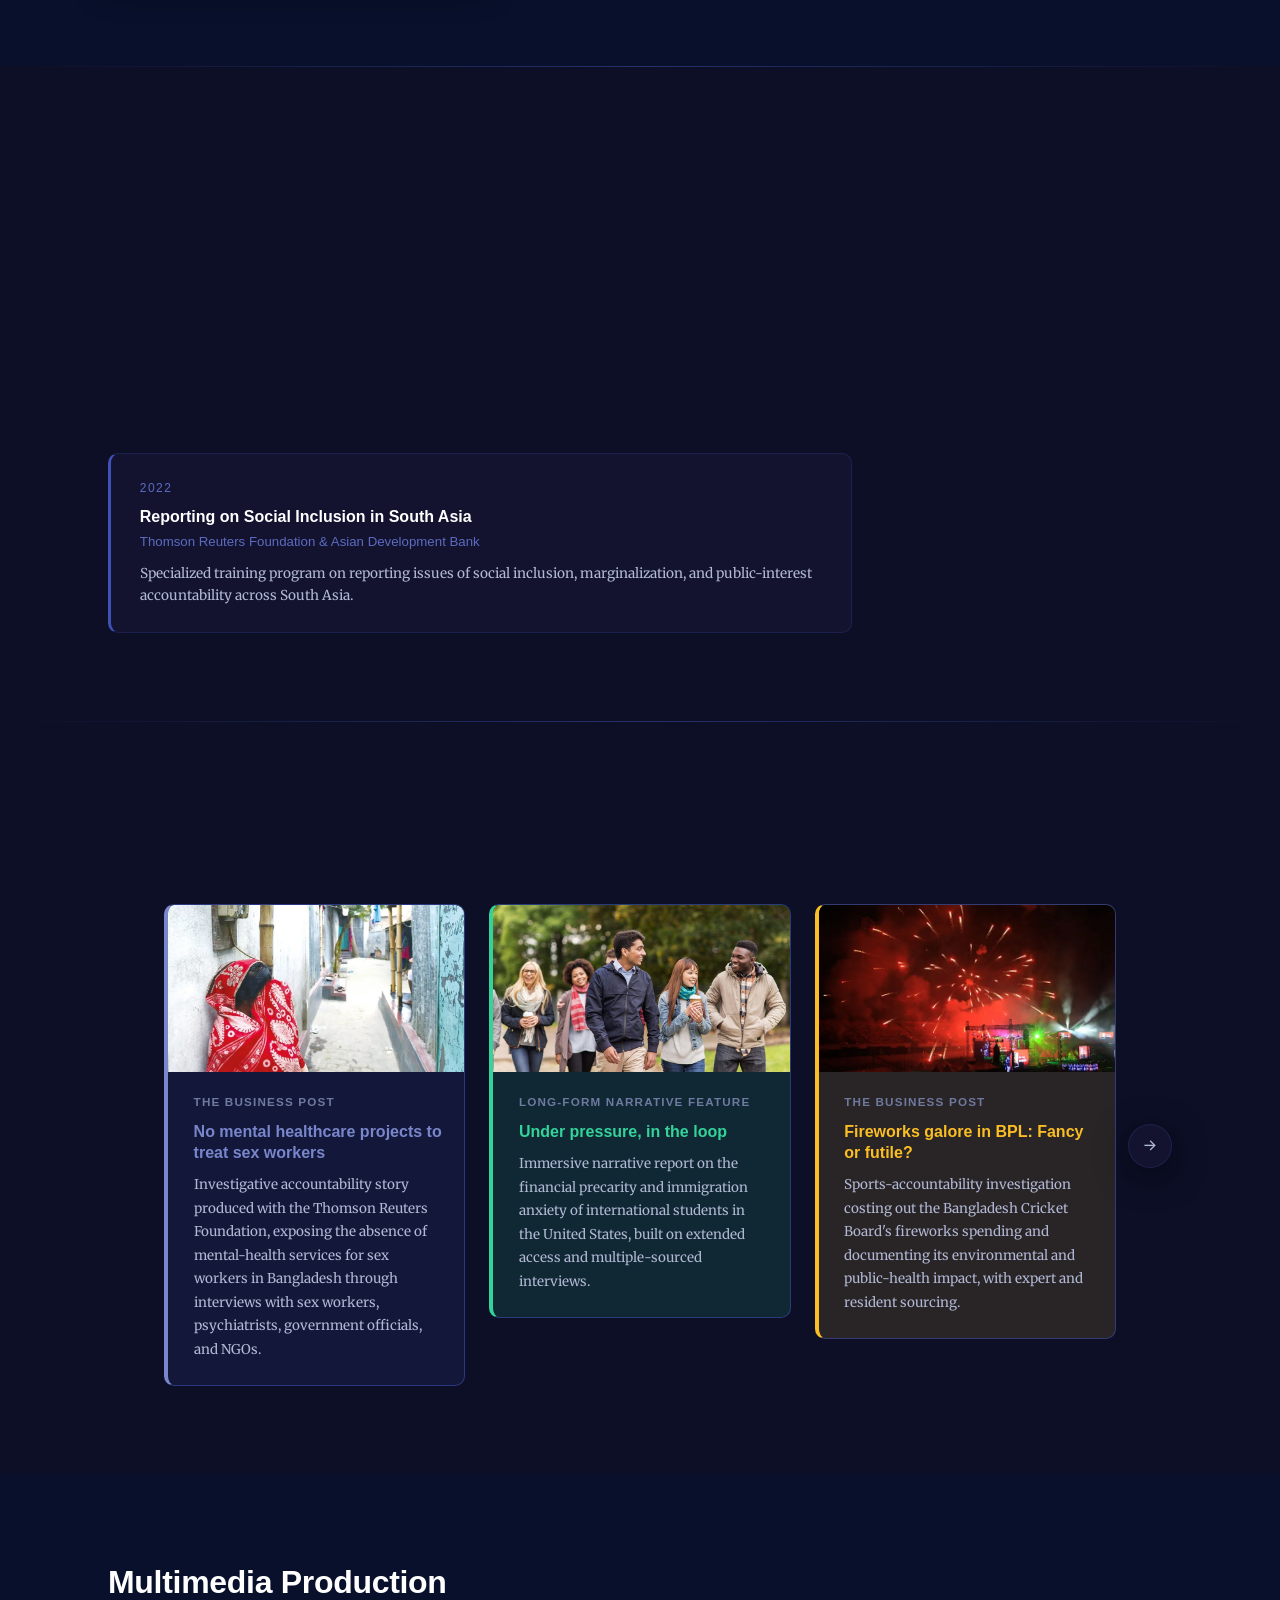
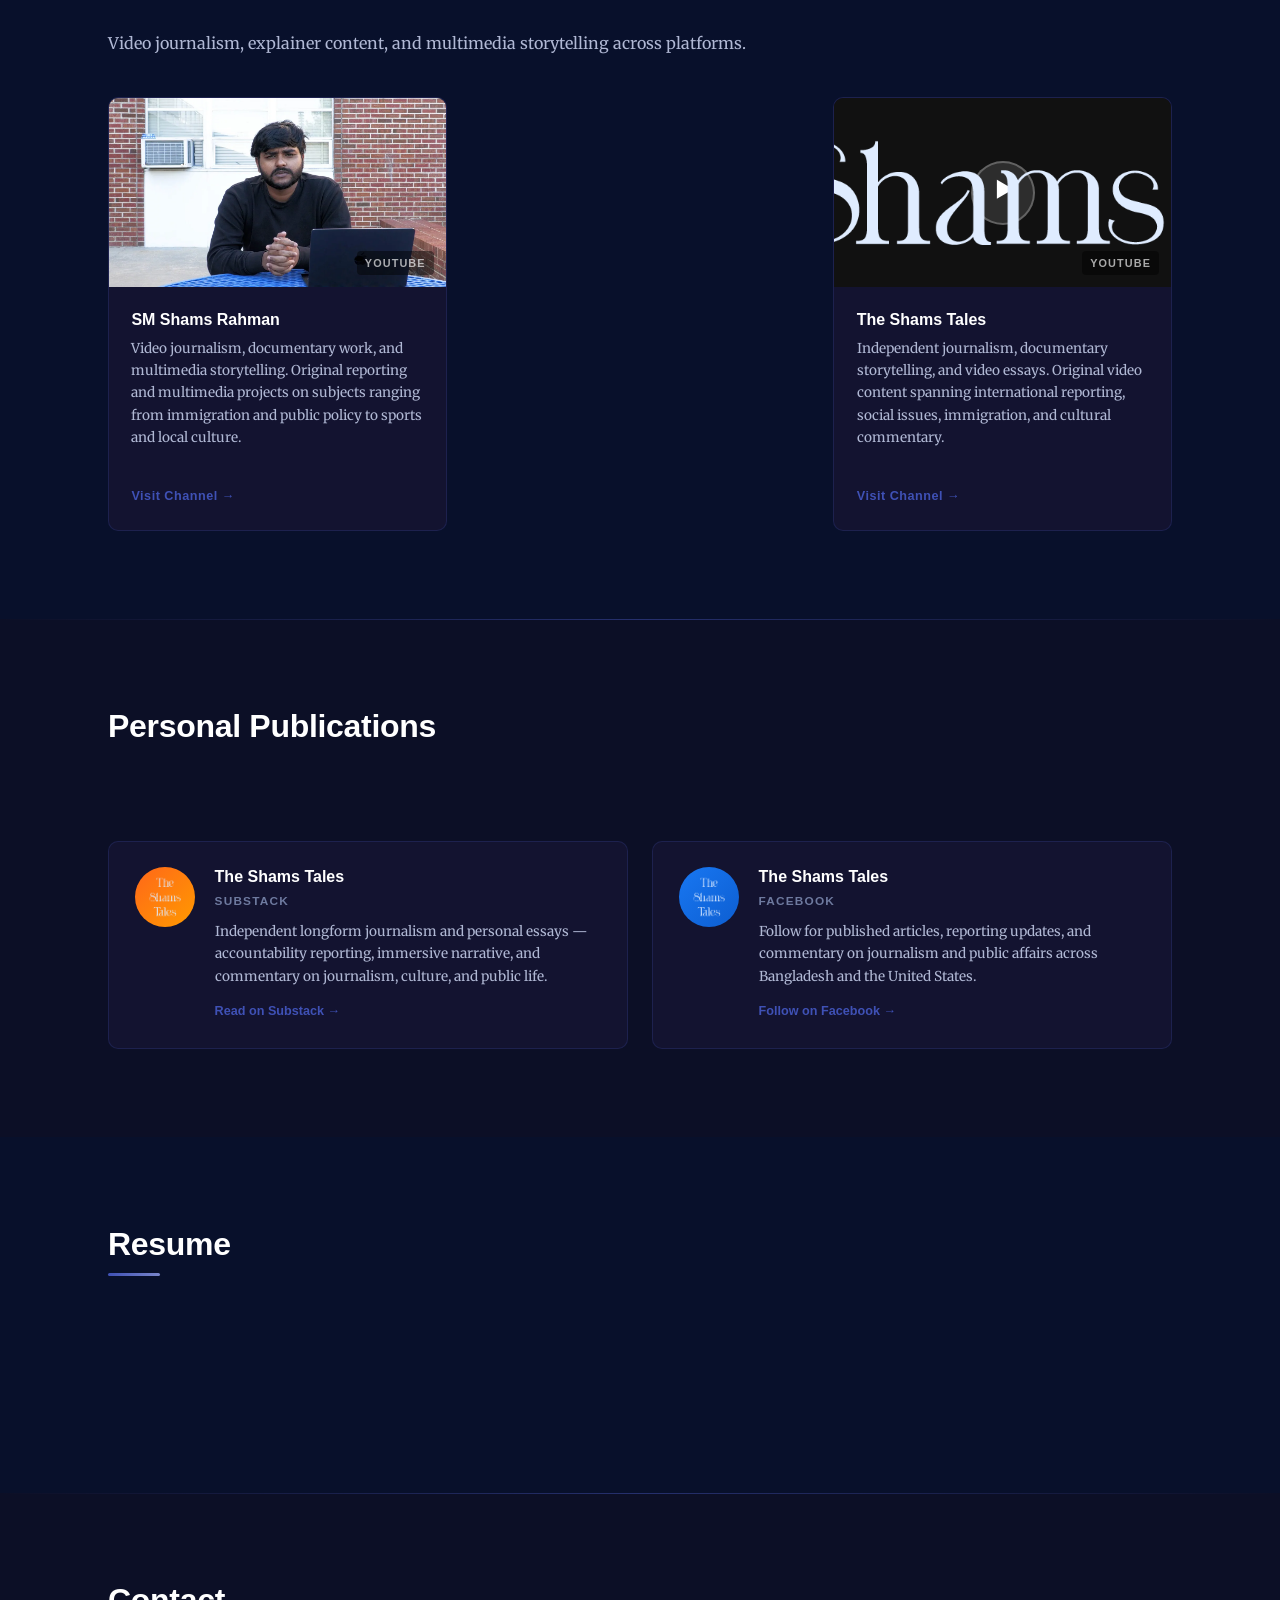
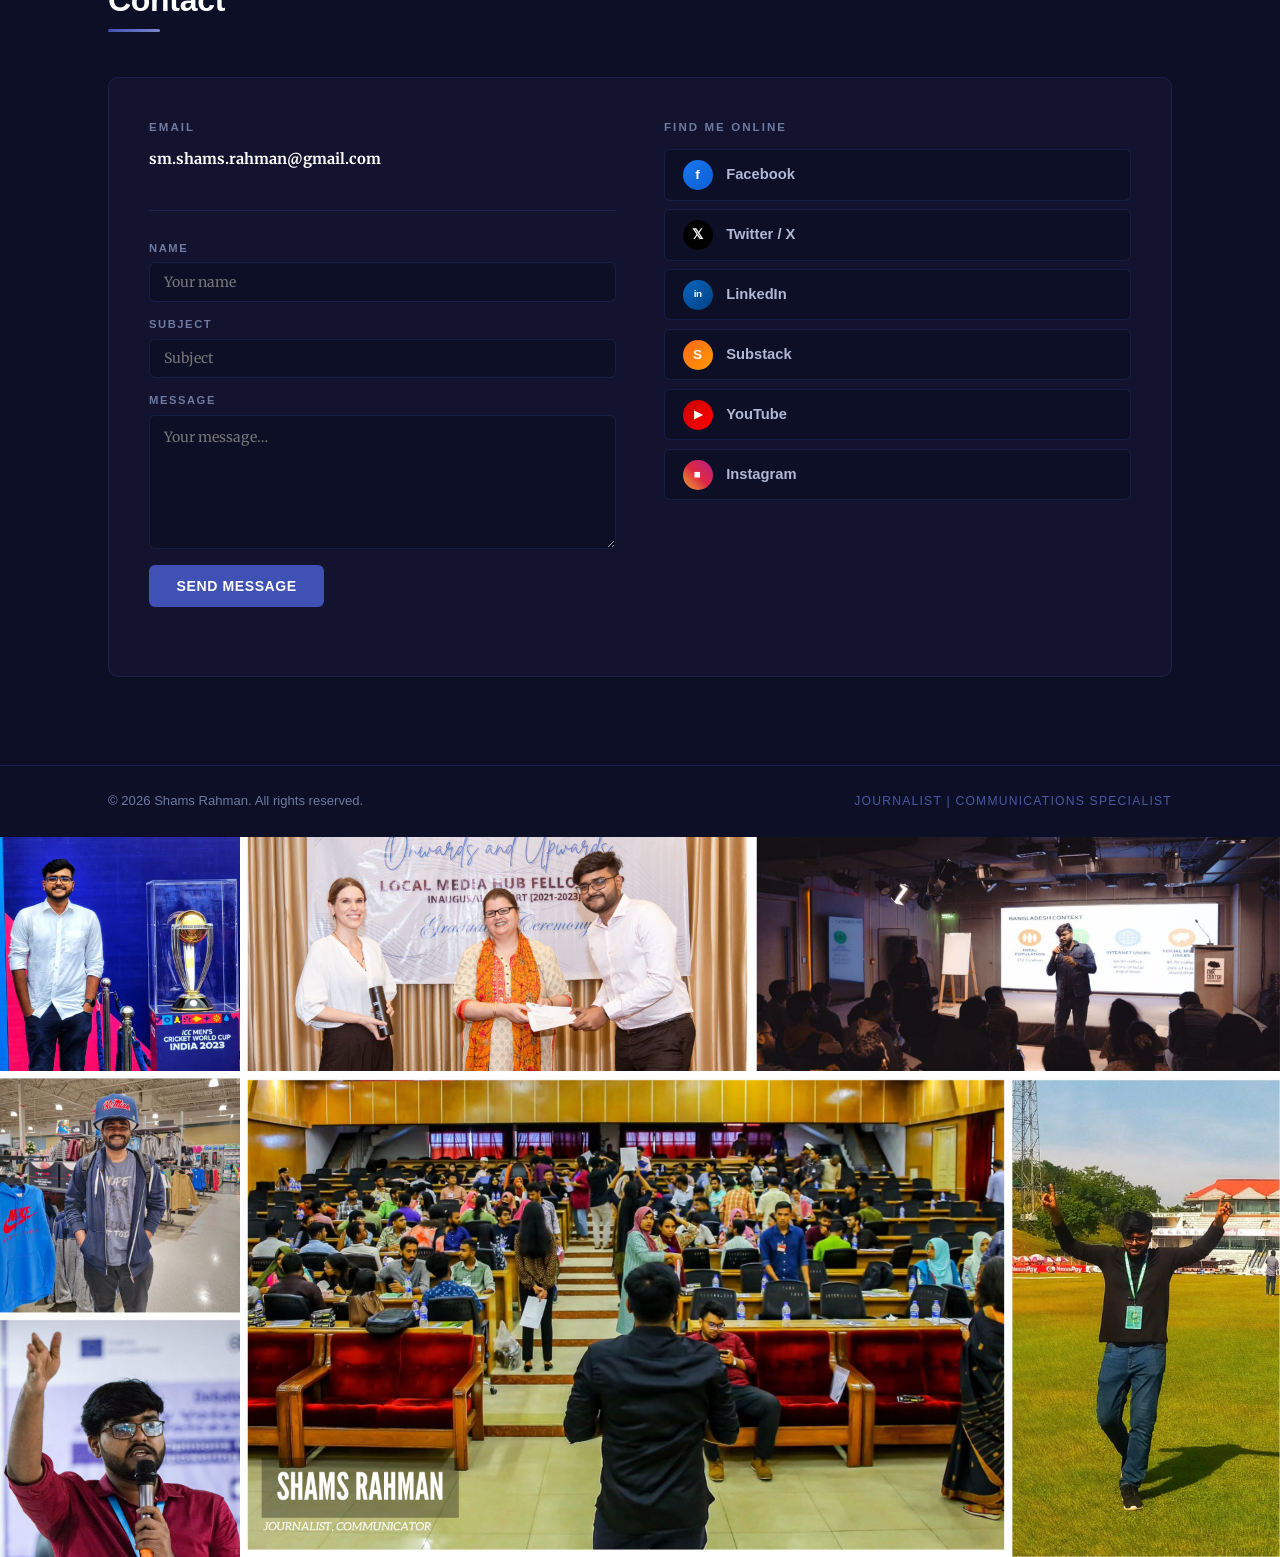
==== commit 5b20de13: "Update image sources for media and personal cards" ====
--- a/index.html
+++ b/index.html
@@ -540,7 +540,7 @@
              target="_blank" rel="noopener" class="media-card reveal">
             <div class="media-card__preview">
               <!-- THUMBNAIL: Replace "YT2.jpg" with your The Shams Tales YouTube thumbnail filename -->
-              <img src="Substack.jpg" alt="The Shams Tales YouTube Channel" class="media-card__thumb" />
+              <img src="Logo---The-Shams-Tales.png" alt="The Shams Tales YouTube Channel" class="media-card__thumb" />
               <div class="media-card__play"><span>&#9654;</span></div>
               <span class="media-card__platform-badge">YouTube</span>
             </div>
@@ -570,7 +570,7 @@
              target="_blank" rel="noopener" class="personal-card reveal">
             <div class="personal-card__icon personal-card__icon--substack">
               <!-- PROFILE PICTURE: Substack profile photo -->
-              <img src="Substack.jpg" alt="The Shams Tales Substack" class="personal-card__avatar" />
+              <img src="TSTLOGO.png" alt="The Shams Tales Substack" class="personal-card__avatar" />
             </div>
             <div class="personal-card__body">
               <h4>The Shams Tales</h4>
@@ -584,7 +584,7 @@
              target="_blank" rel="noopener" class="personal-card reveal">
             <div class="personal-card__icon personal-card__icon--fb">
               <!-- PROFILE PICTURE: Facebook profile photo -->
-              <img src="Facebook.jpg" alt="The Shams Tales Facebook" class="personal-card__avatar" />
+              <img src="TSTLOGO.png" alt="The Shams Tales Facebook" class="personal-card__avatar" />
             </div>
             <div class="personal-card__body">
               <h4>The Shams Tales</h4>
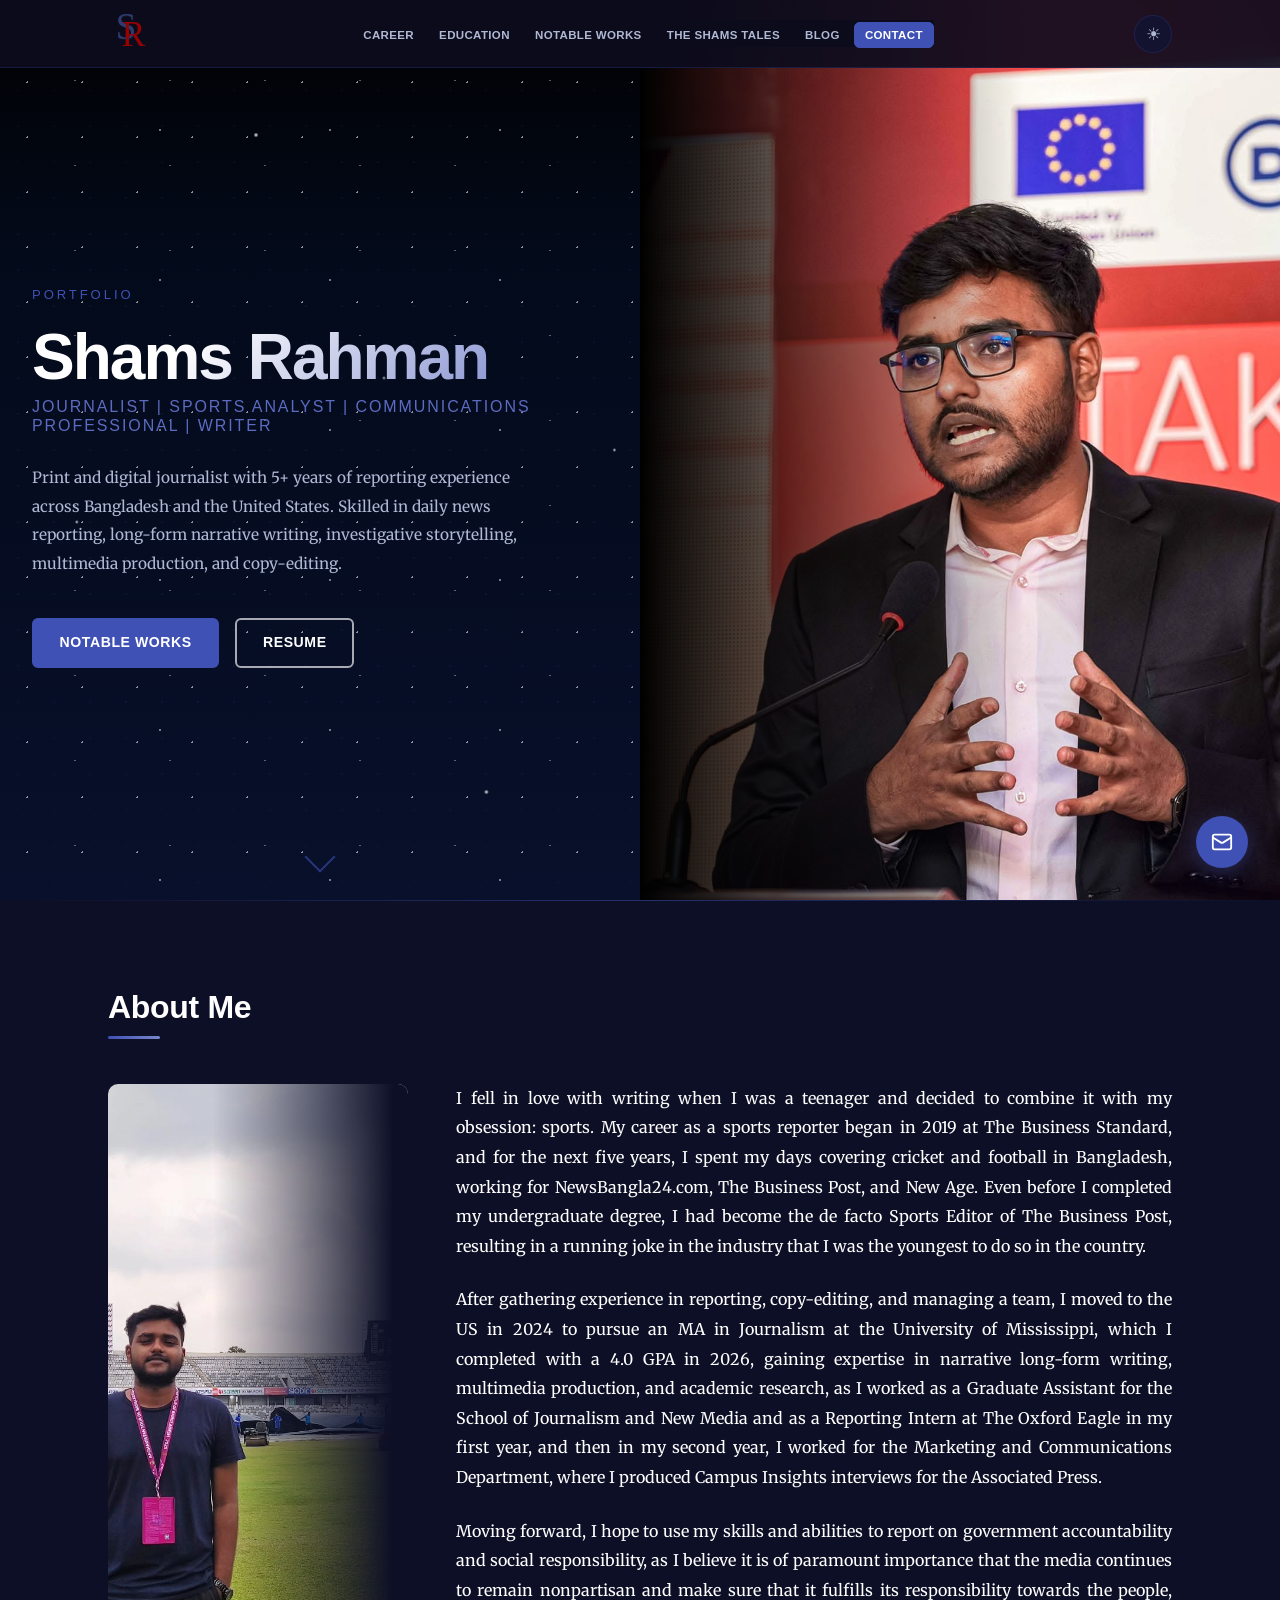
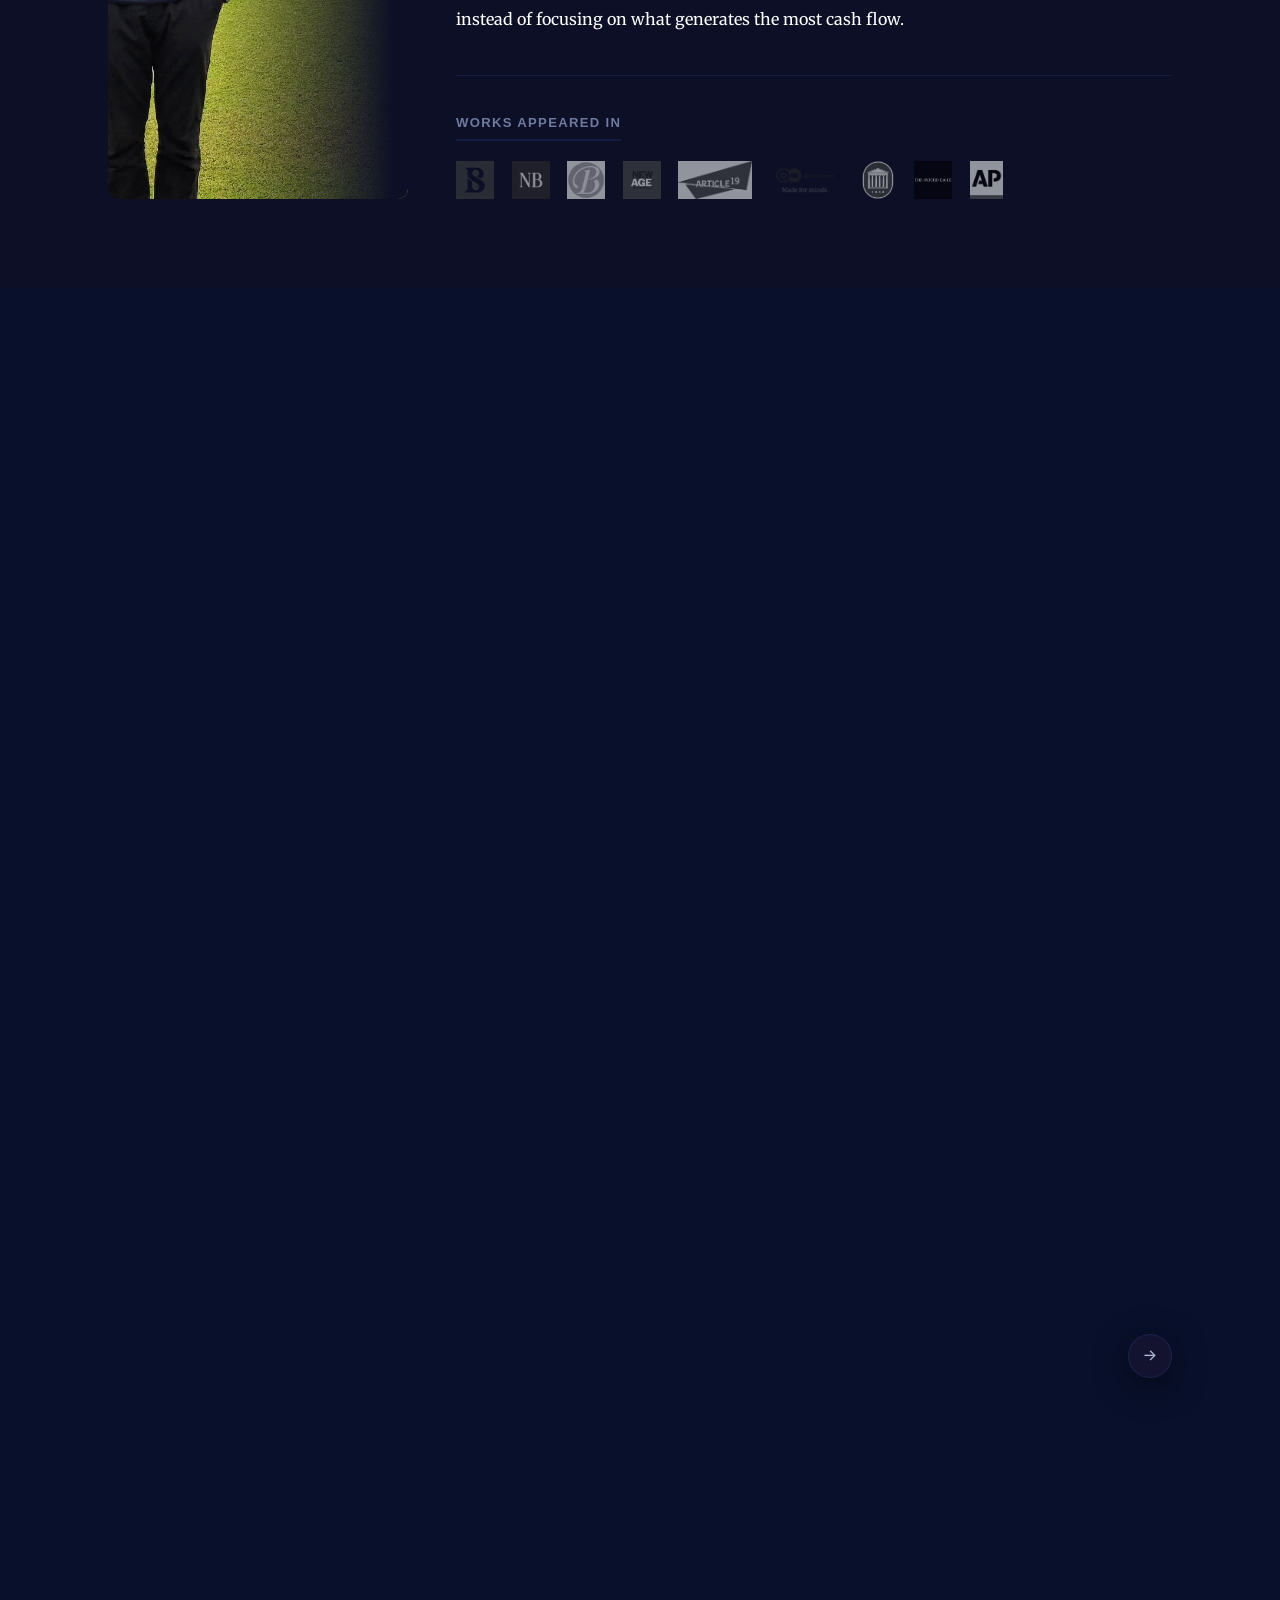
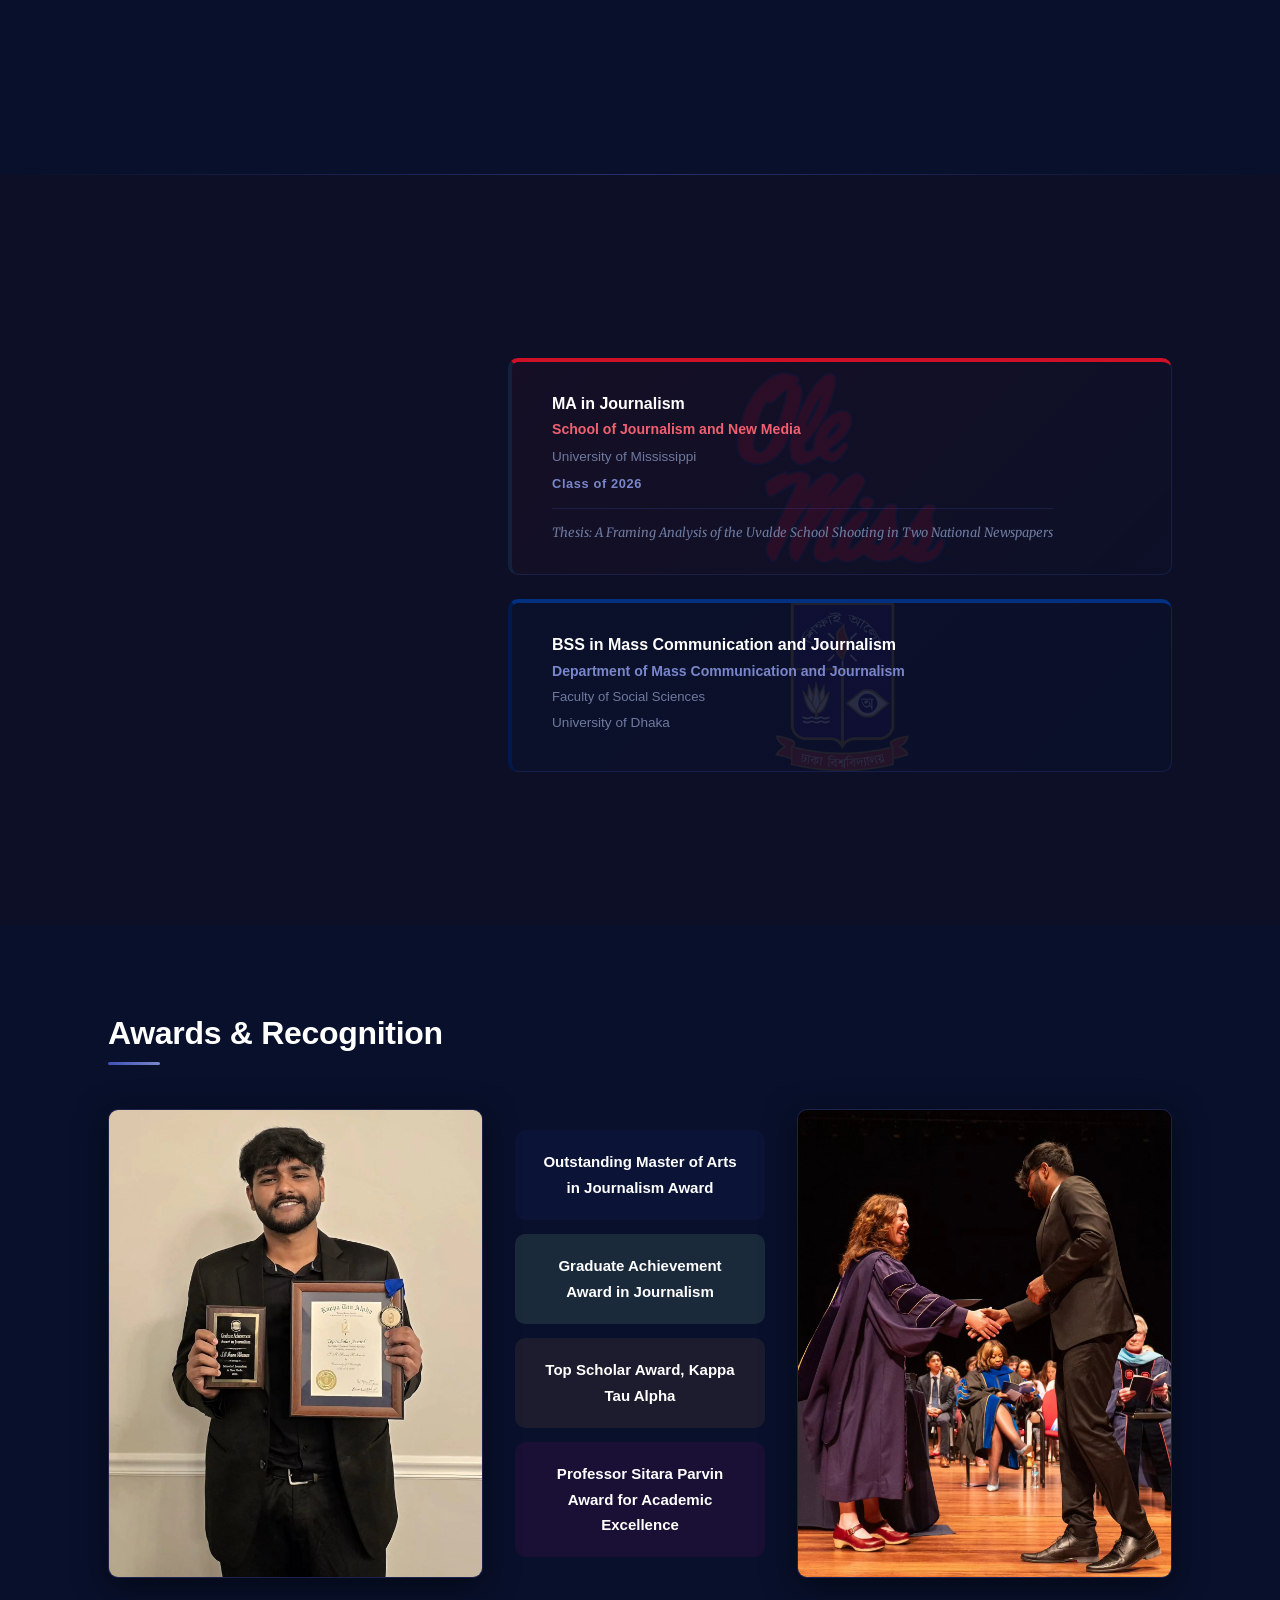
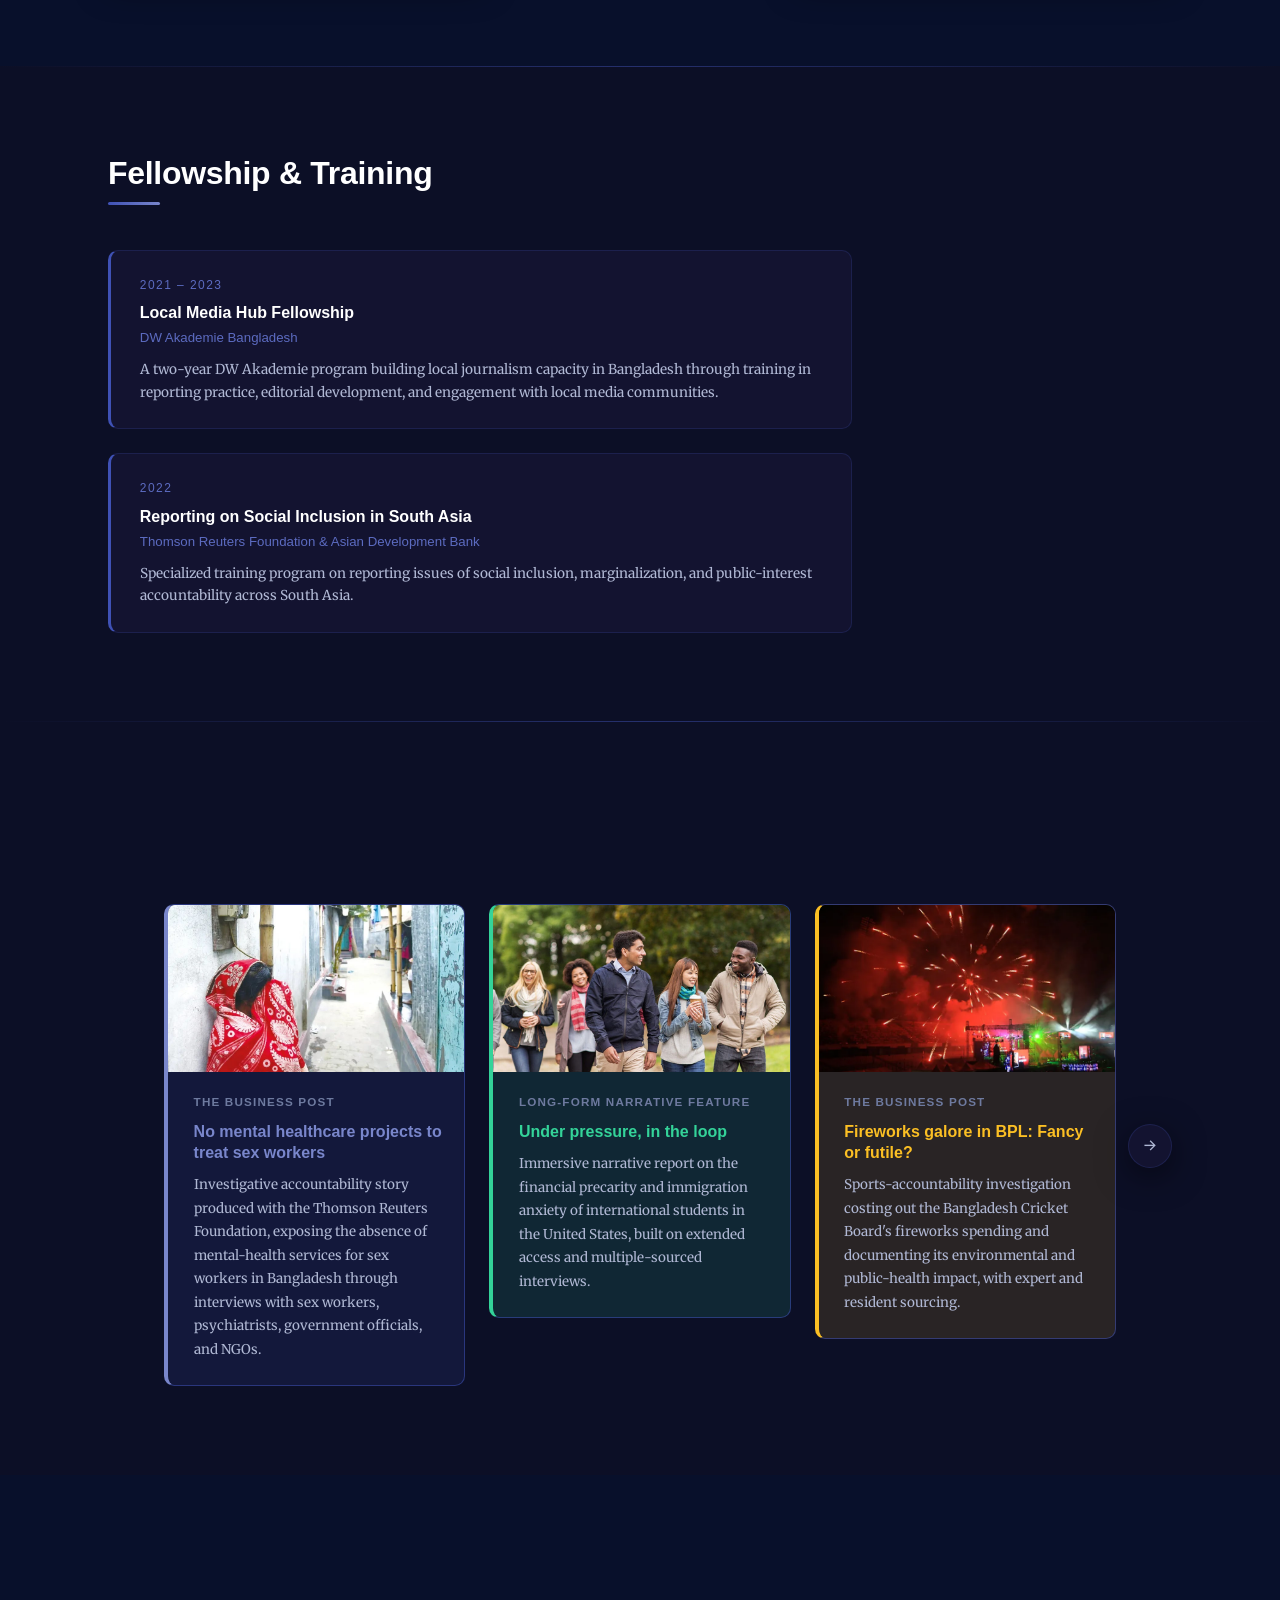
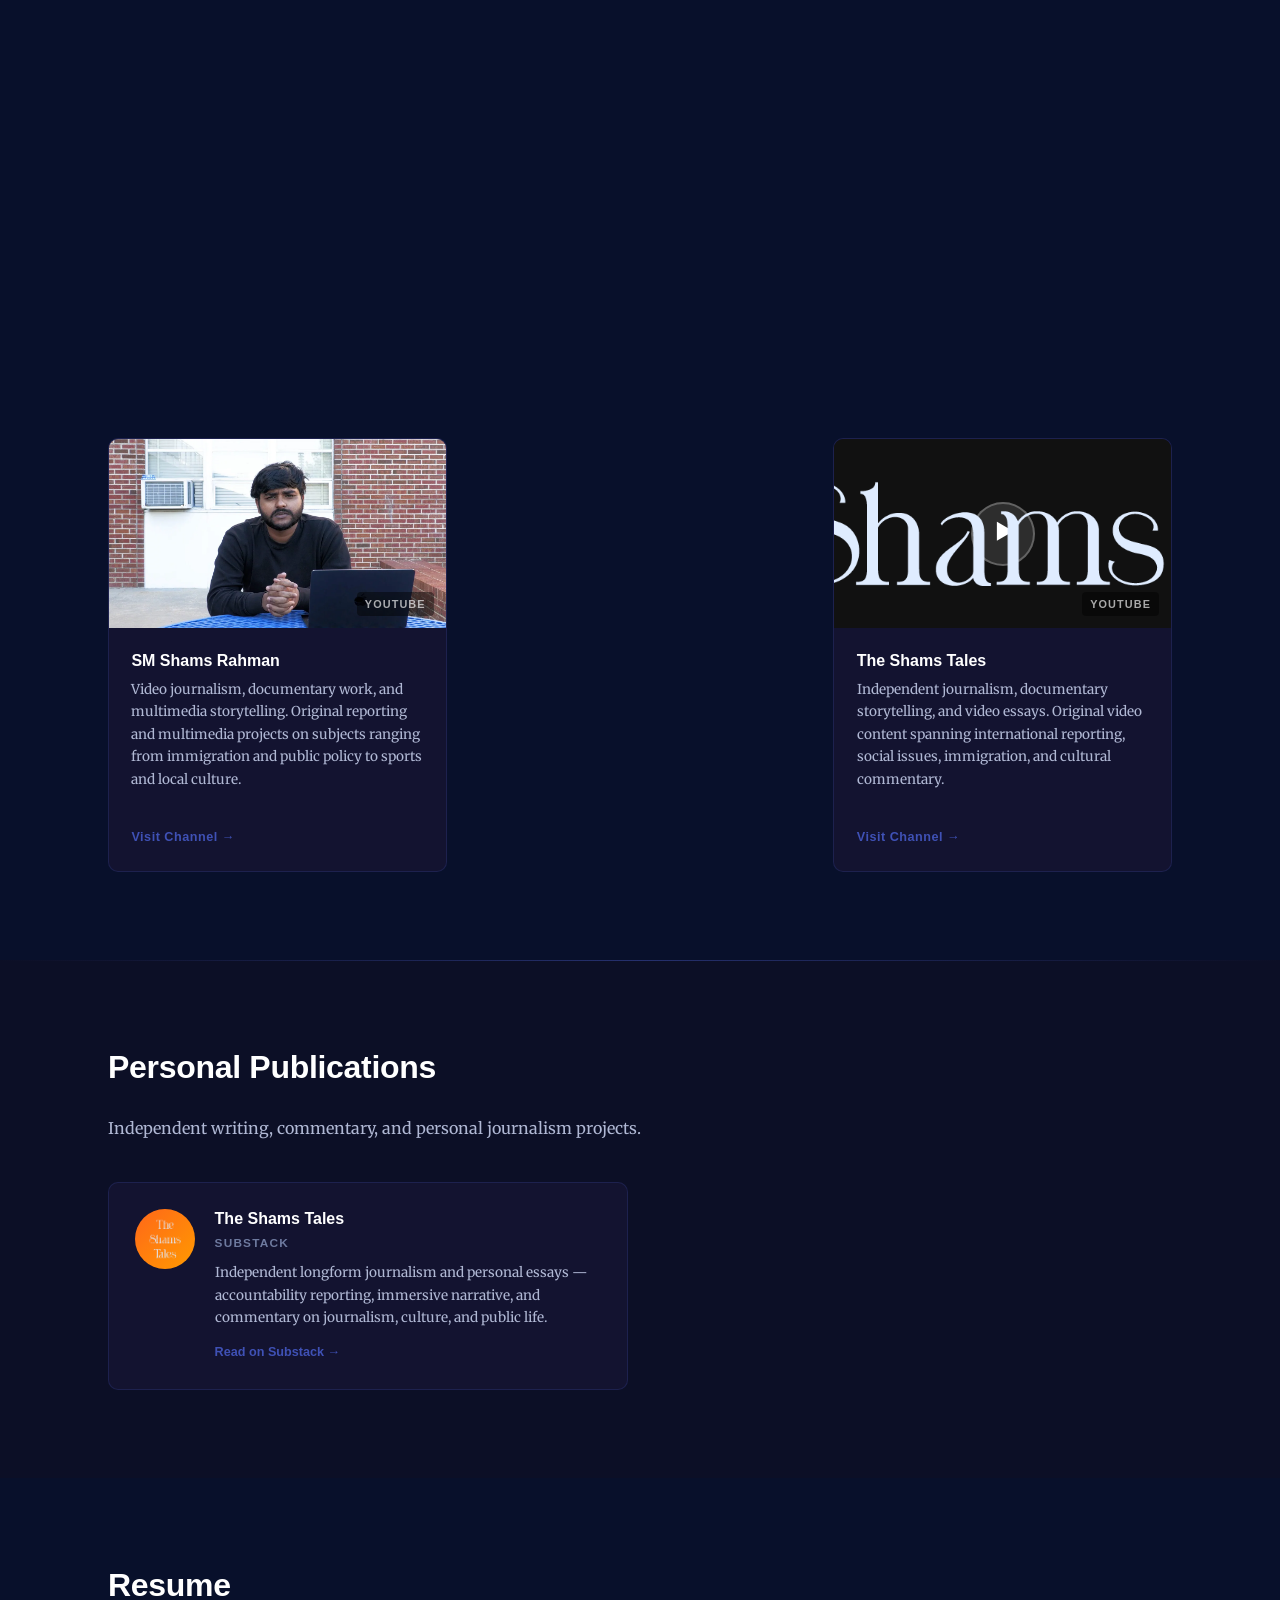
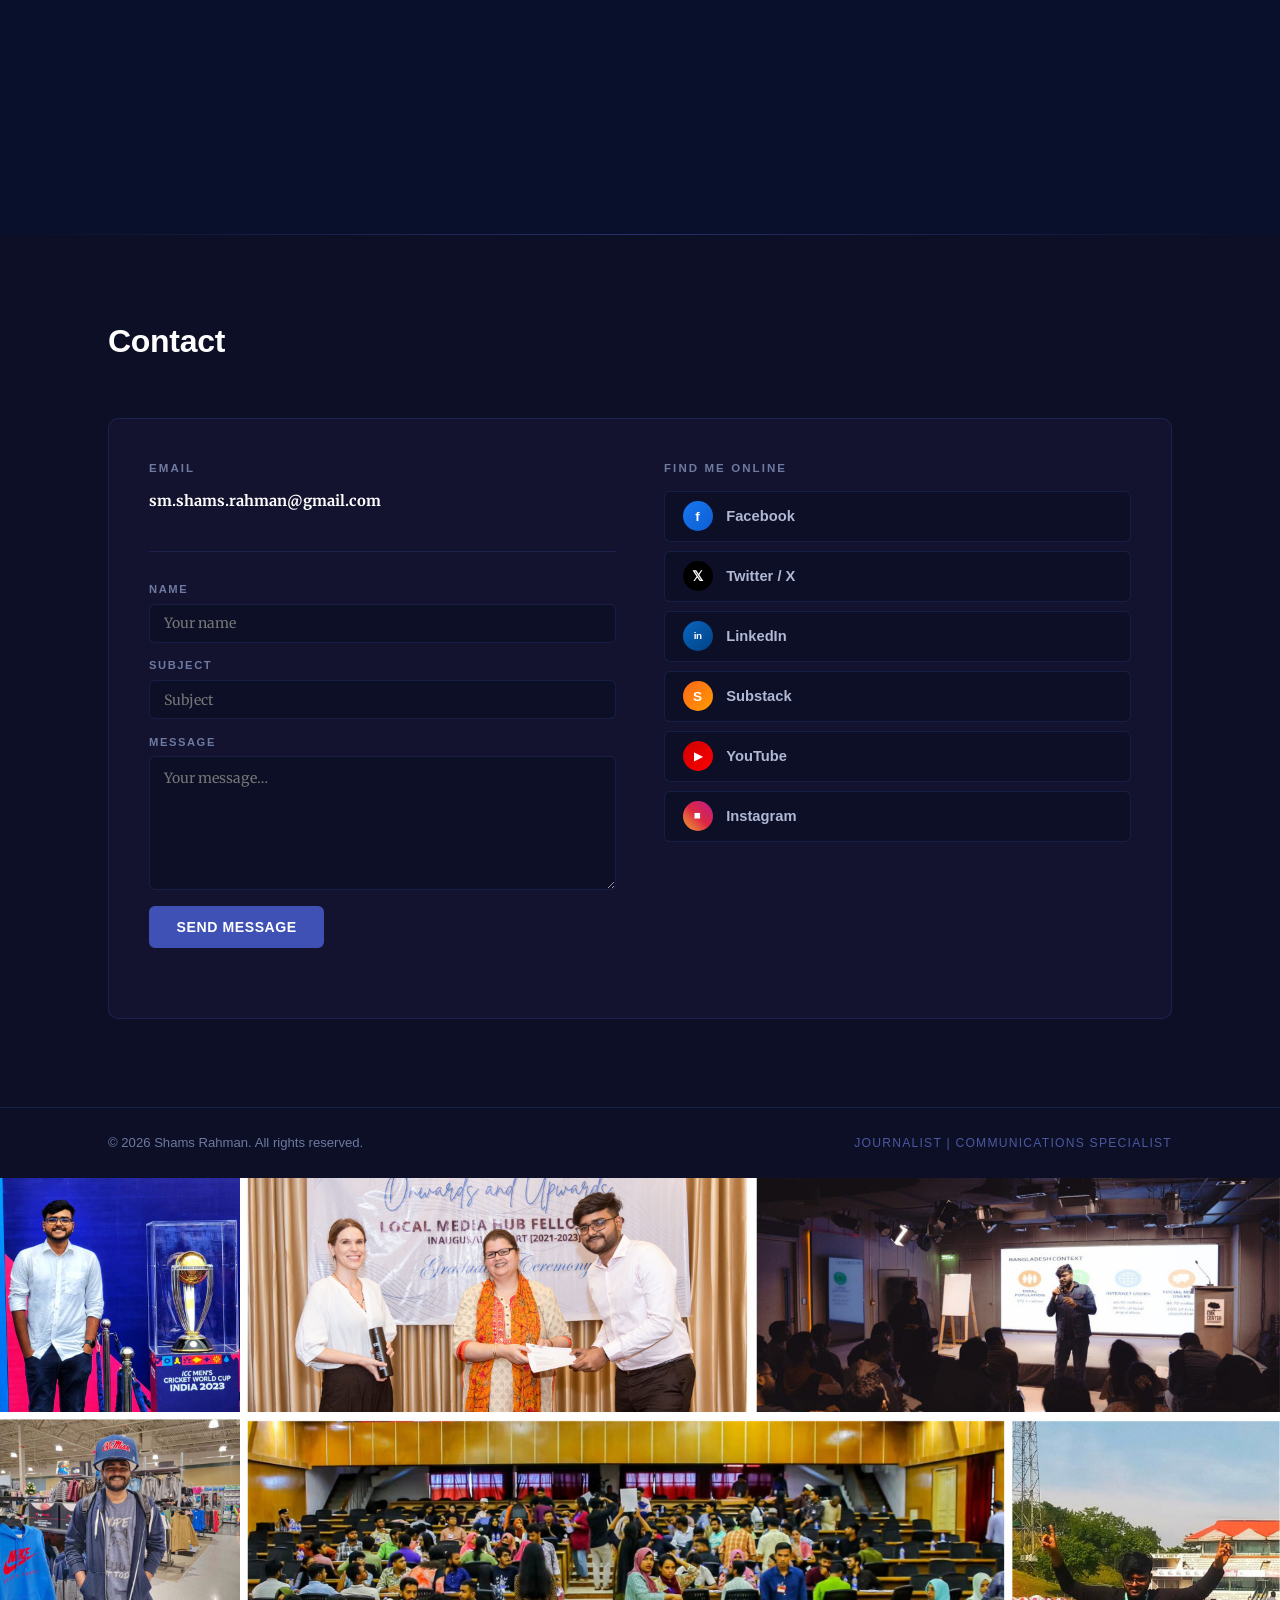
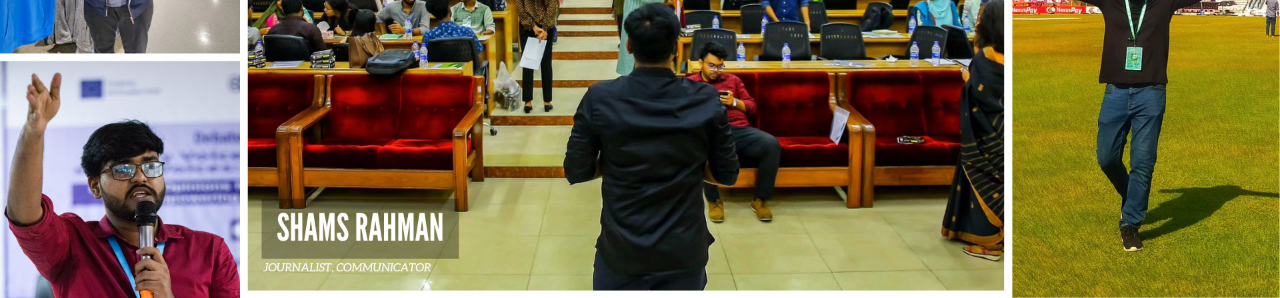
==== commit 1b17c004: "Modify hero title and add thesis section Updated the job title in the hero section and added a thesi" ====
--- a/index.html
+++ b/index.html
@@ -59,7 +59,7 @@
           <div class="hero__content">
             <p class="hero__eyebrow">Portfolio</p>
             <h1>Shams Rahman</h1>
-            <h2>Journalist | Sports Analyst | Communications Specialist | Writer</h2>
+            <h2>Journalist | Sports Analyst | Communications Professional | Writer</h2>
             <p class="hero__bio">
               Print and digital journalist with 5+ years of reporting experience across
               Bangladesh and the United States. Skilled in daily news reporting, long-form
@@ -496,6 +496,24 @@
     </section>
 
     <!-- ══════════════════════════════════════════════════
+         THESIS
+    ══════════════════════════════════════════════════ -->
+    <section class="section" id="thesis">
+      <div class="container">
+        <h3 class="section__title reveal">Thesis</h3>
+        <div class="section__rule reveal" aria-hidden="true"></div>
+
+        <div class="thesis-wrap reveal">
+          <h4 class="thesis-wrap__title">A Framing Analysis of The Uvalde School Shooting in Two National Newspapers</h4>
+          <div class="thesis-wrap__actions">
+            <a href="https://drive.google.com/file/d/1kC-w5ge37XMjSCHp9EbILE6aZ-BOsWc_/view?usp=sharing" class="btn btn--primary" target="_blank" rel="noopener">View Online</a>
+            <a href="Thesis_S_M_Shams_Rahman.pdf" class="btn btn--outline" download>&#8659;&nbsp; Download</a>
+          </div>
+        </div>
+      </div>
+    </section>
+
+    <!-- ══════════════════════════════════════════════════
          MULTIMEDIA PRODUCTION
     ══════════════════════════════════════════════════ -->
     <section class="section" id="multimedia">
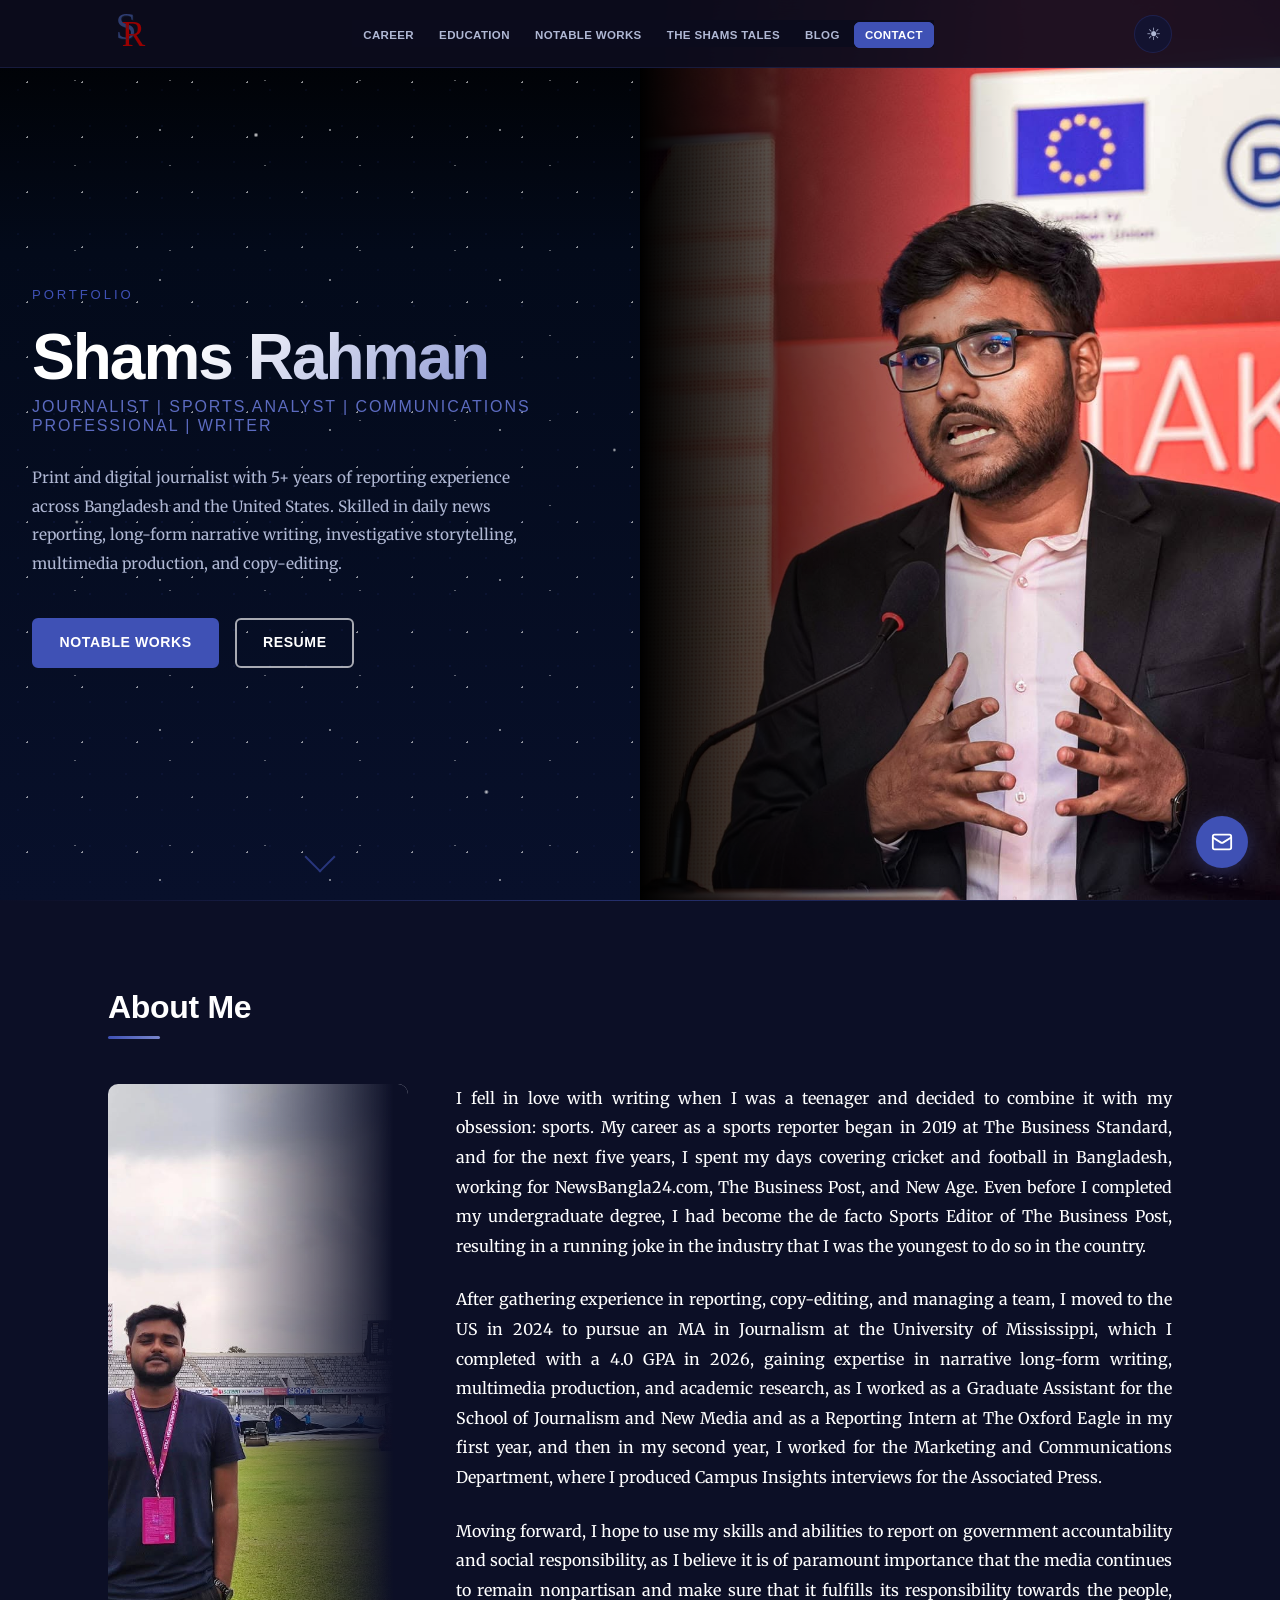
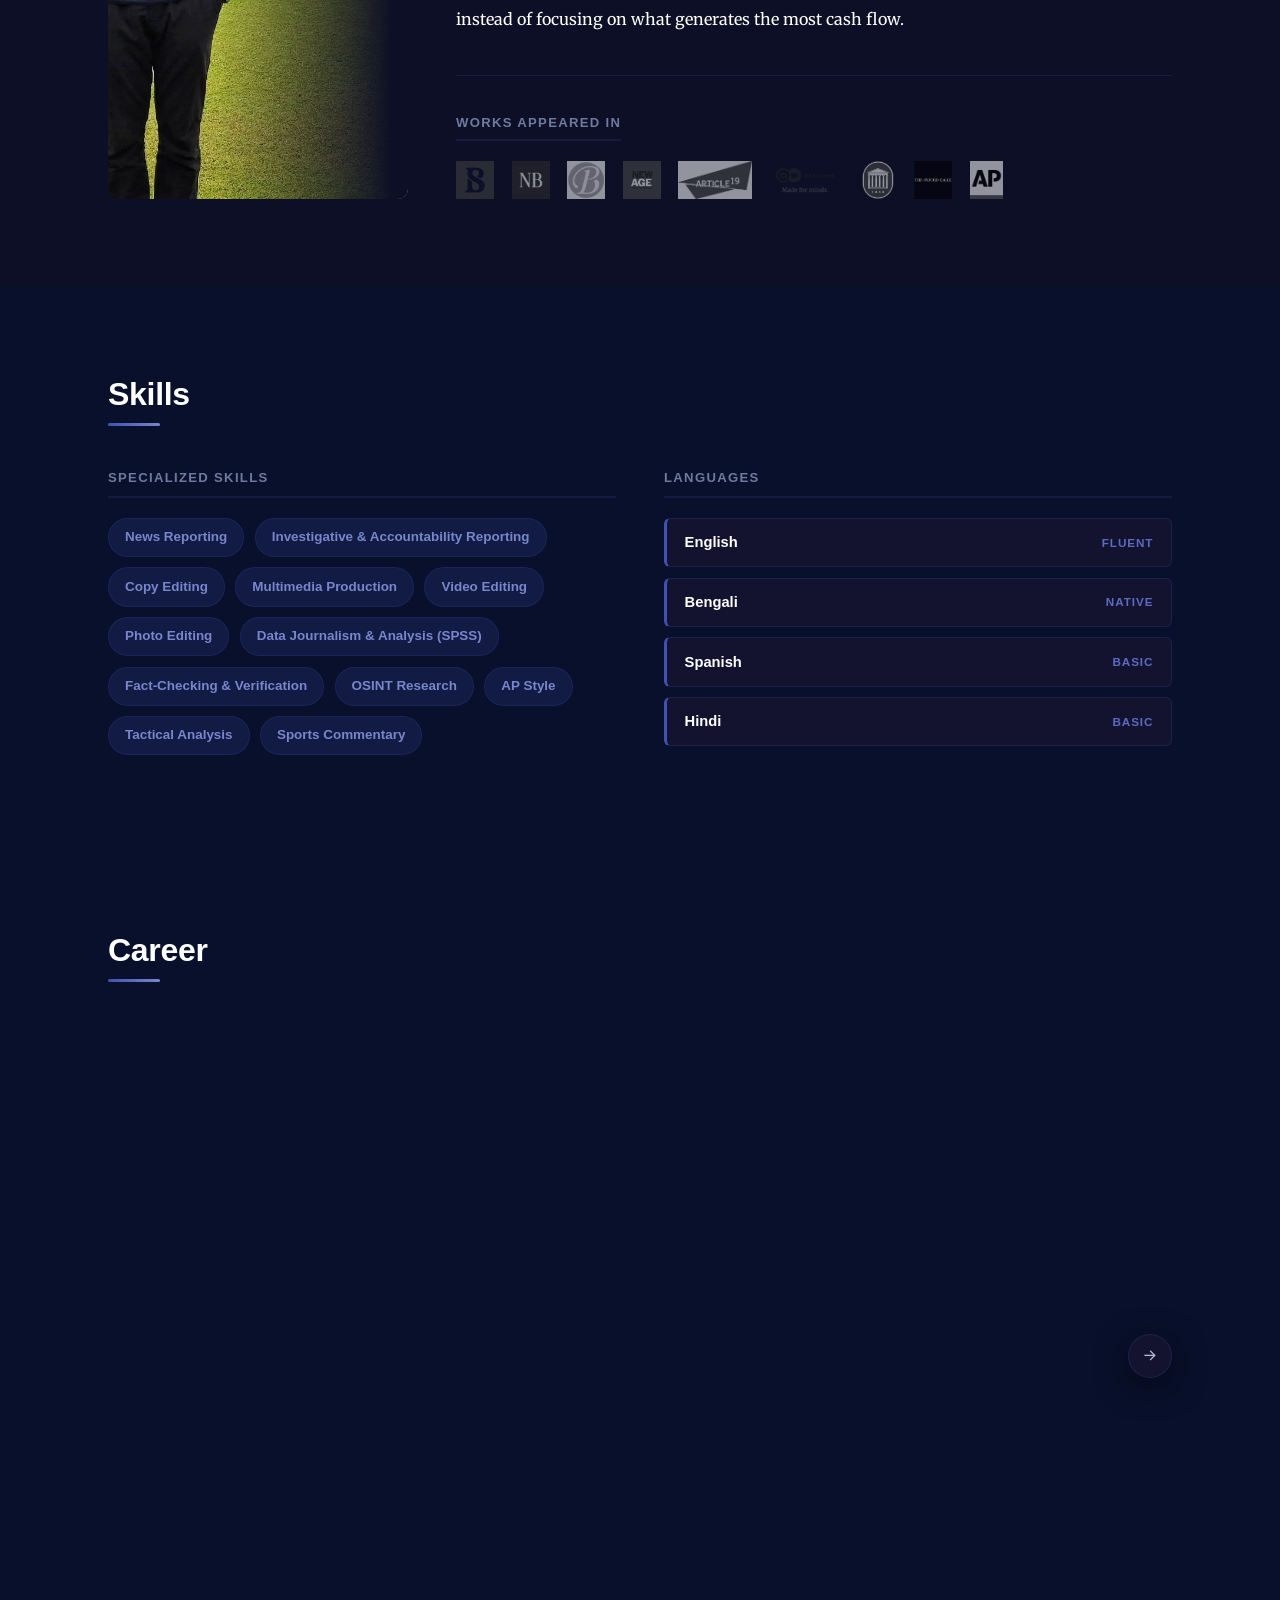
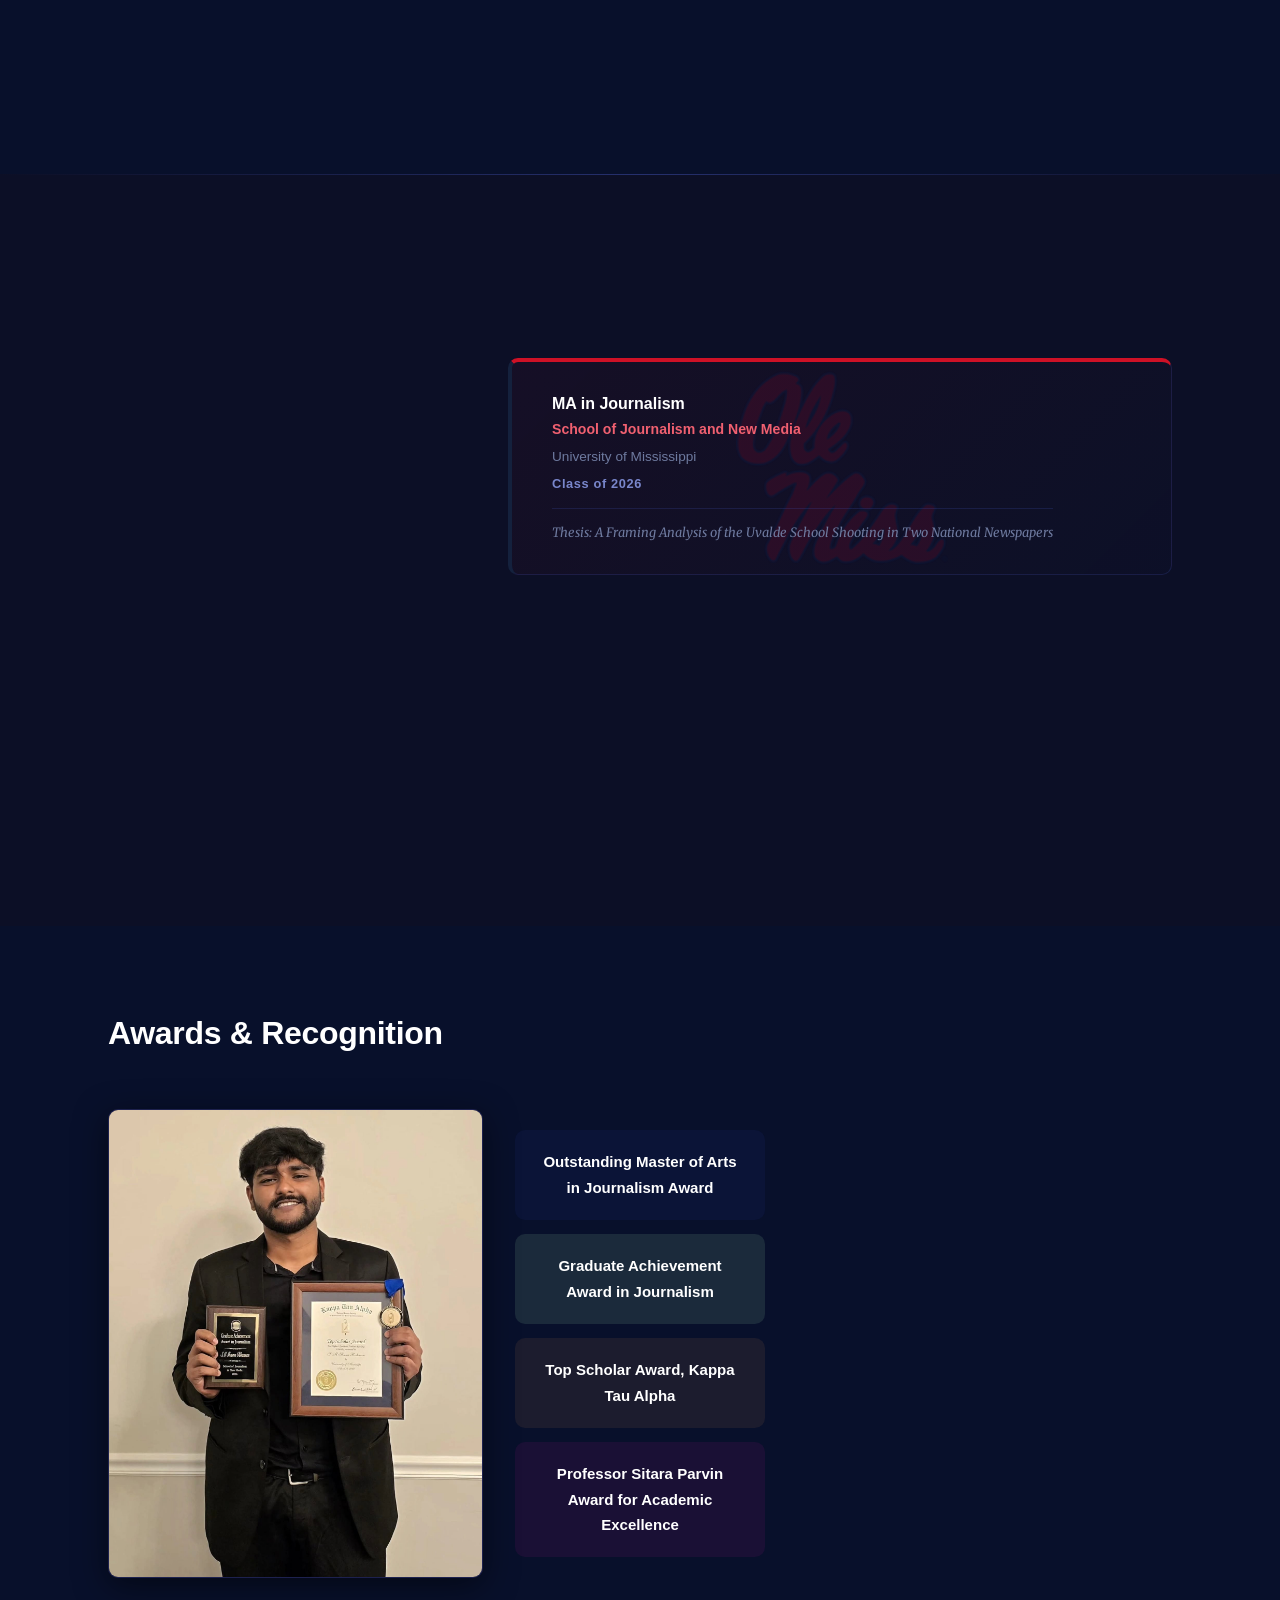
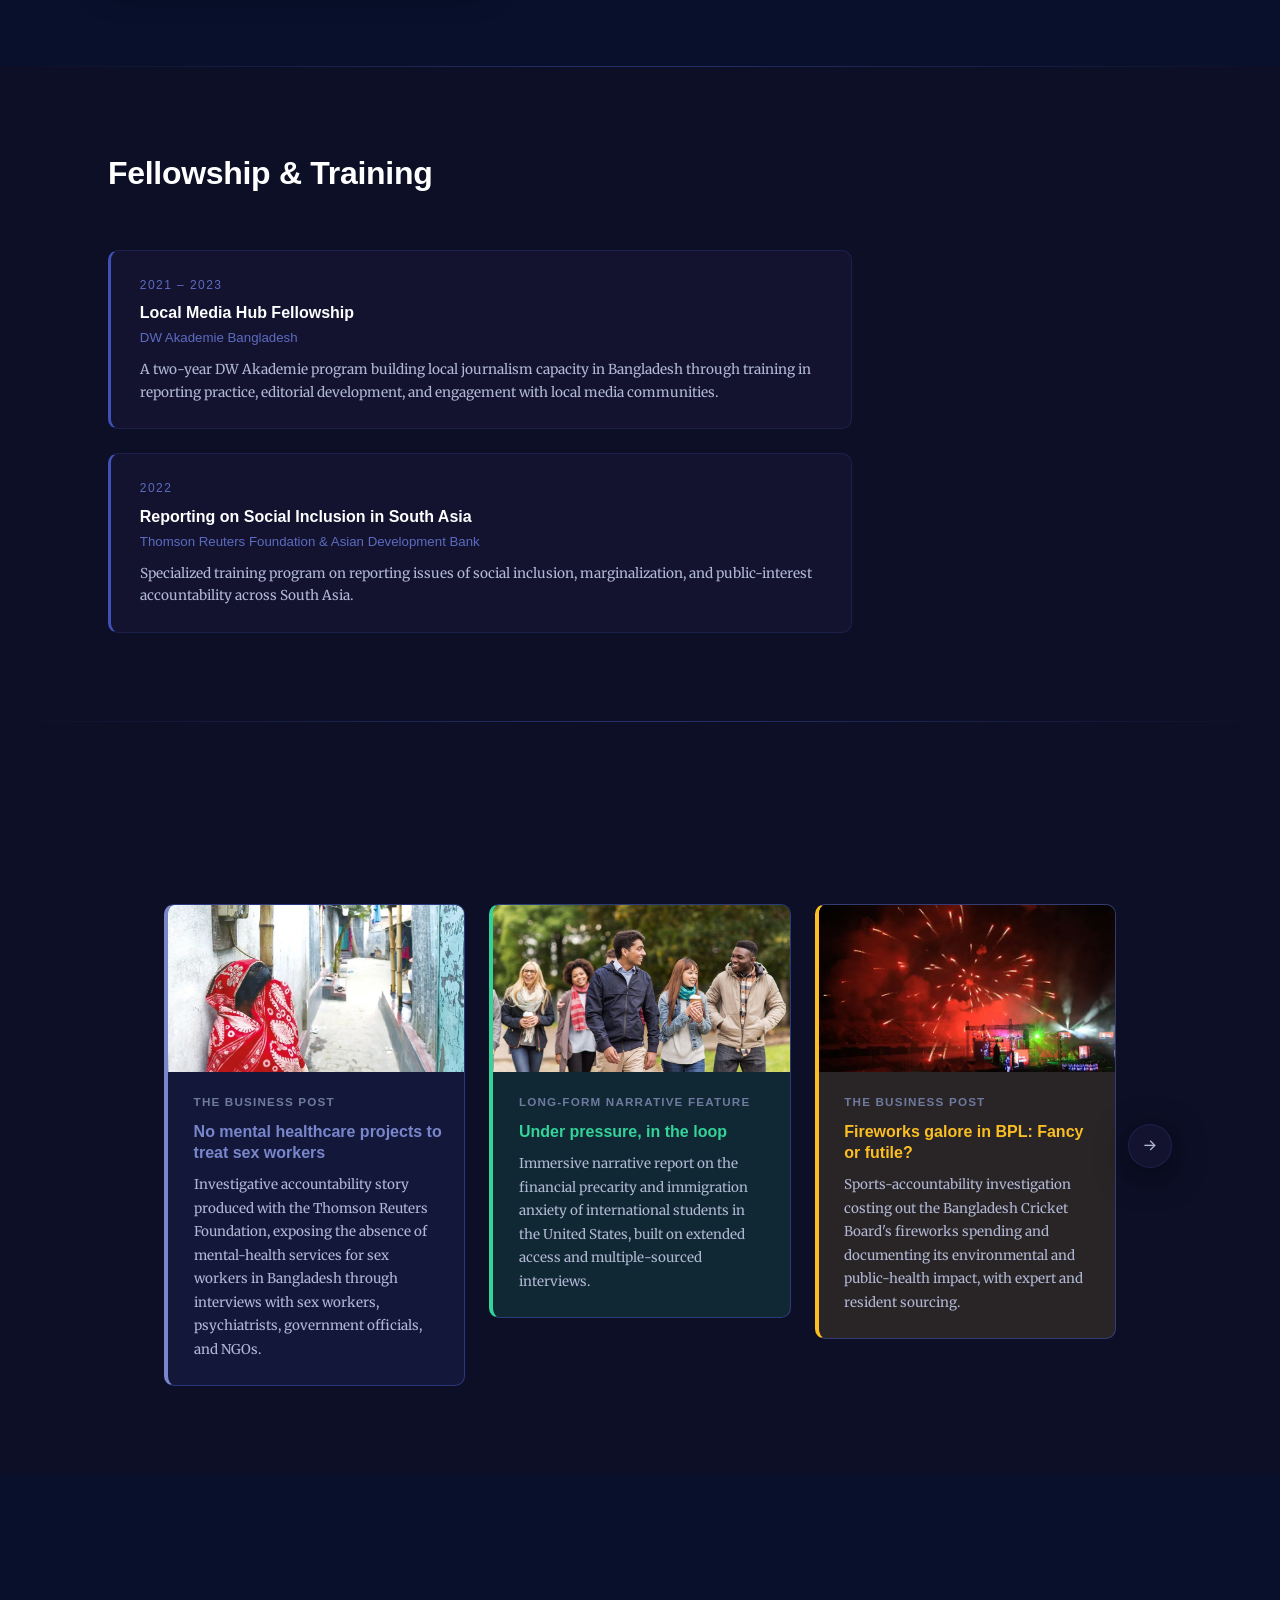
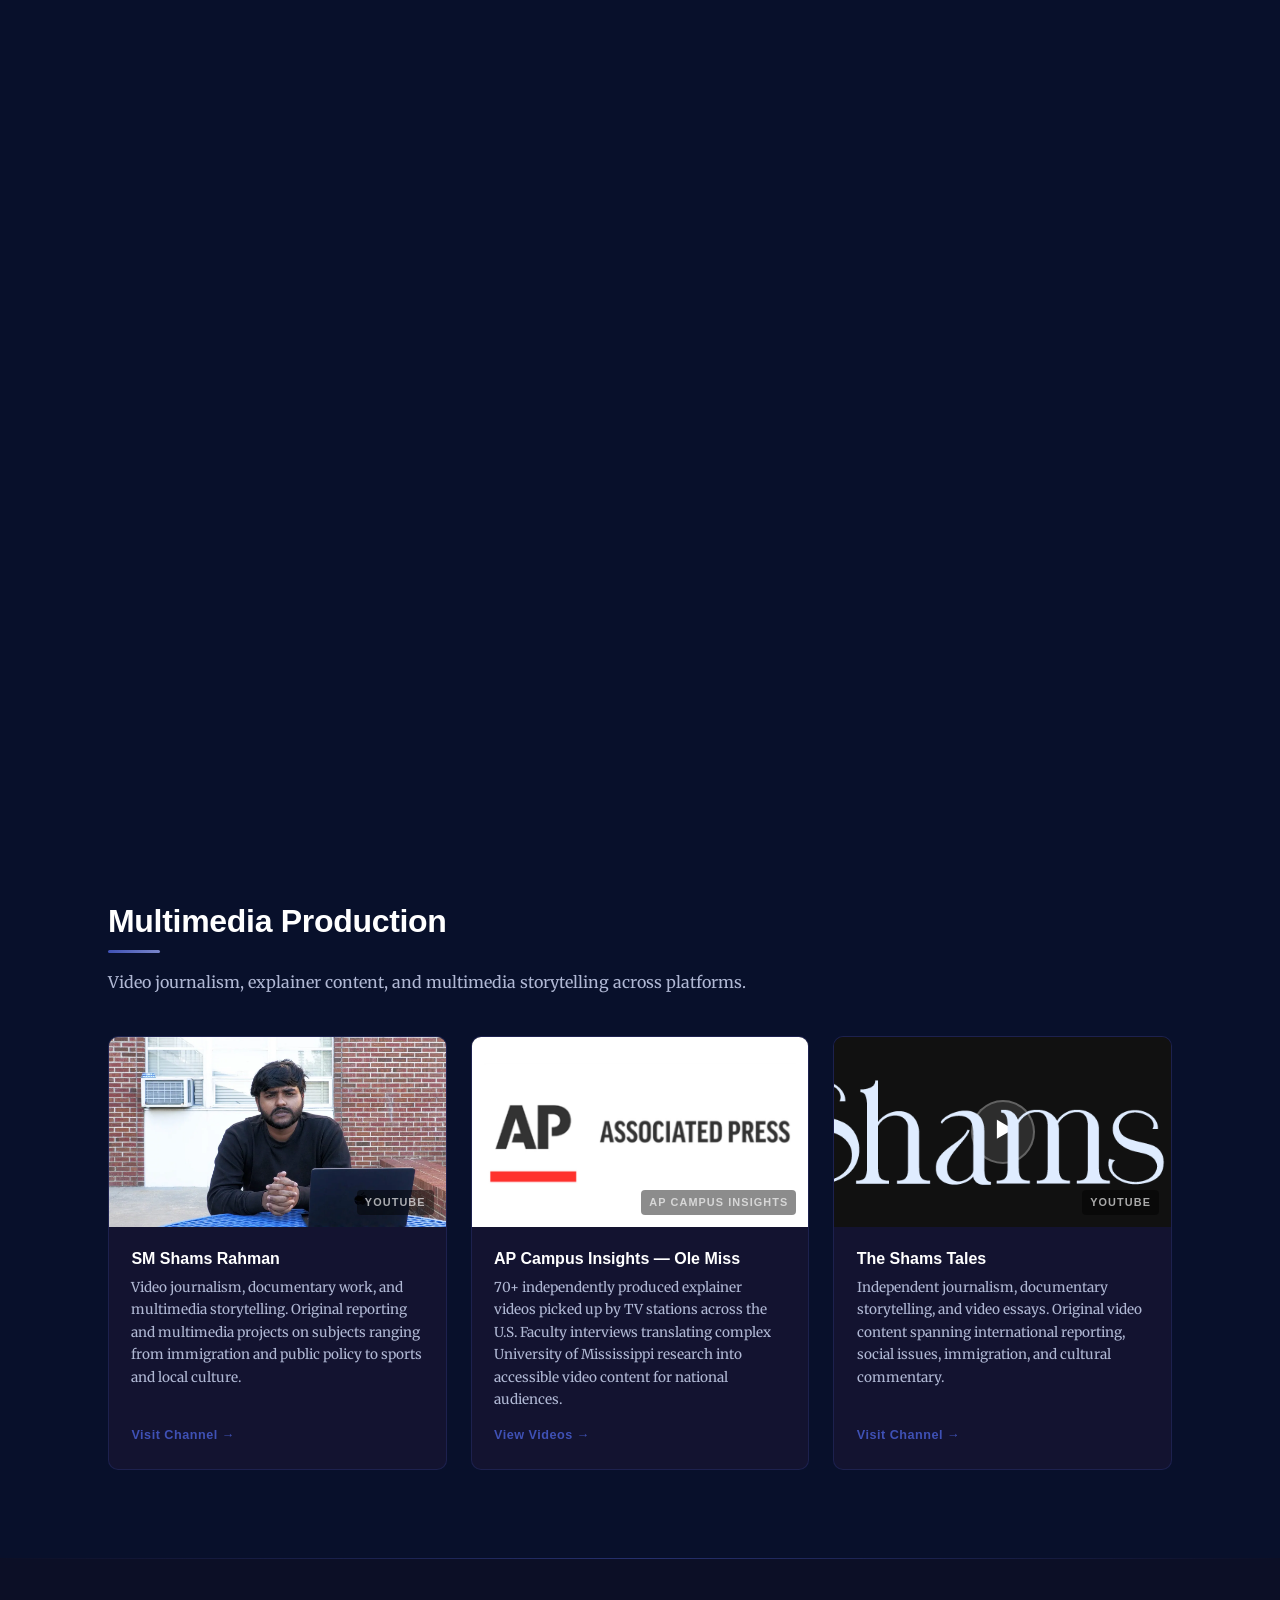
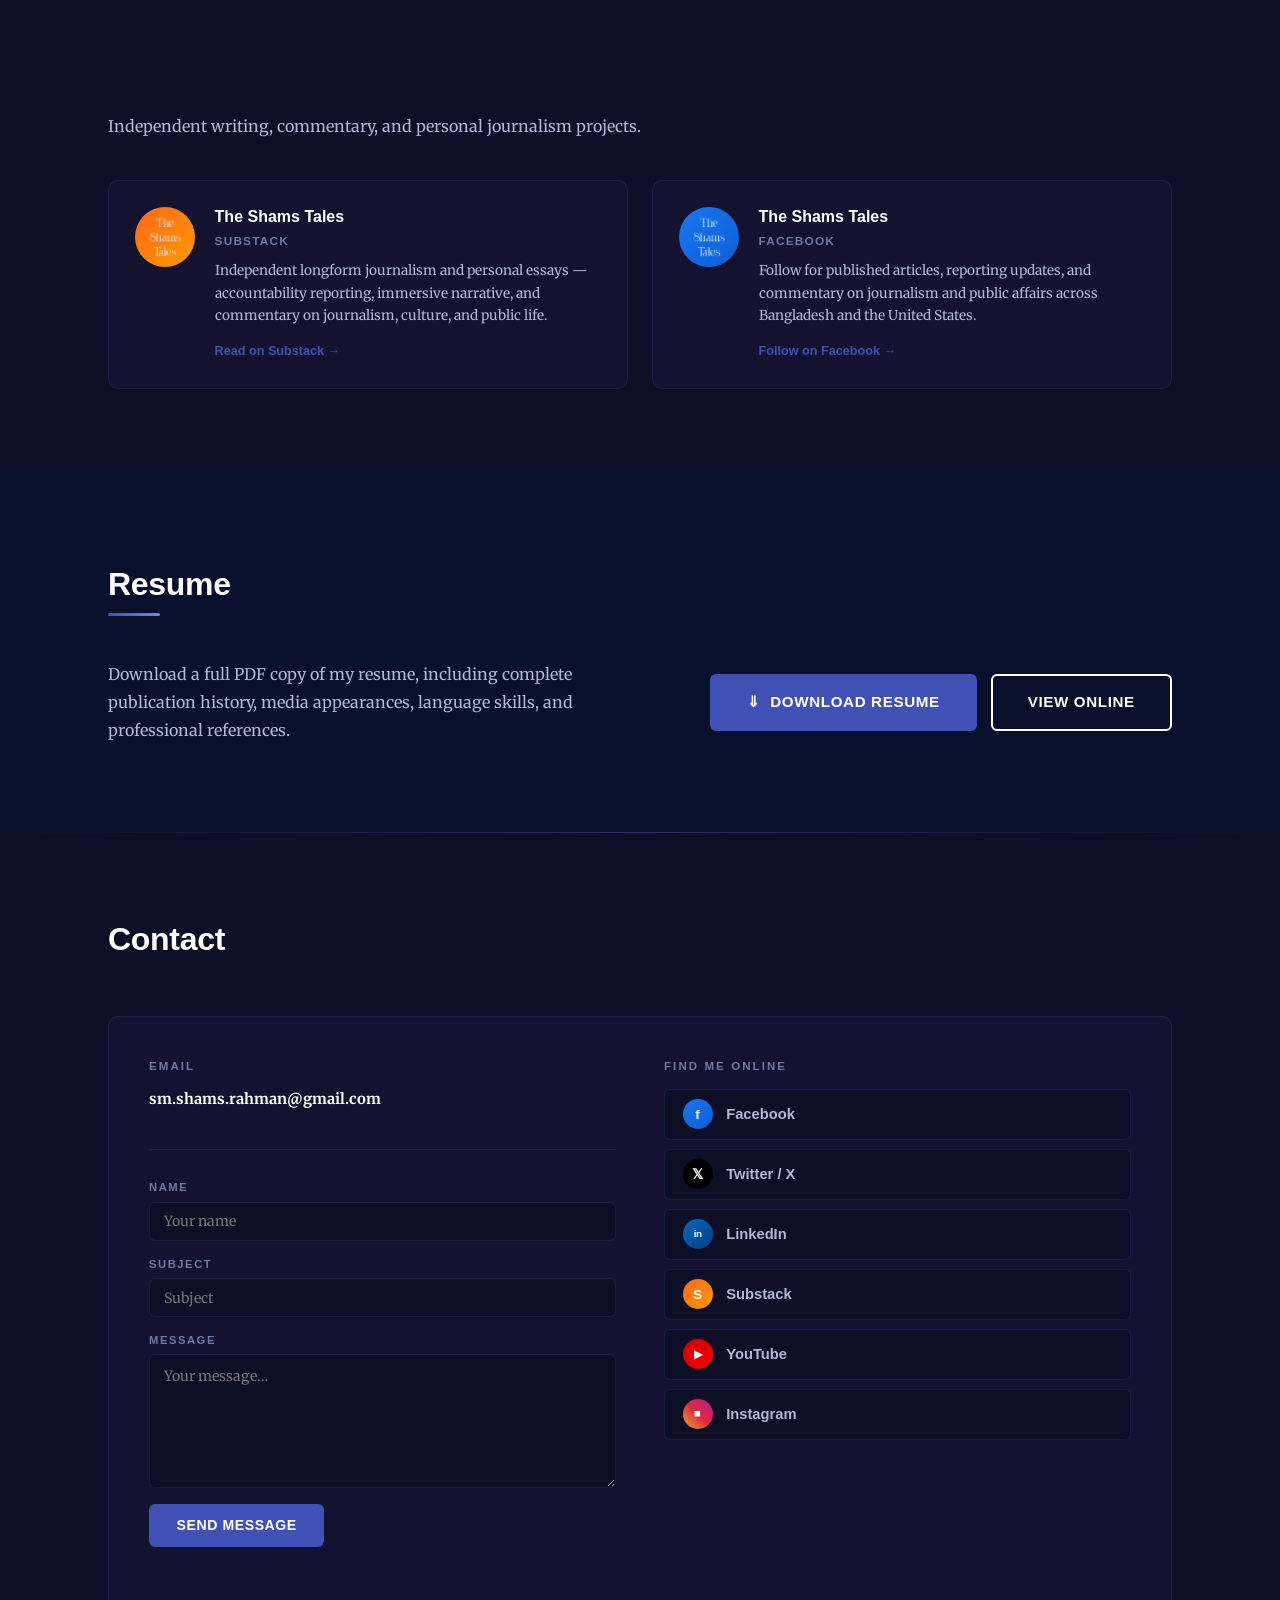
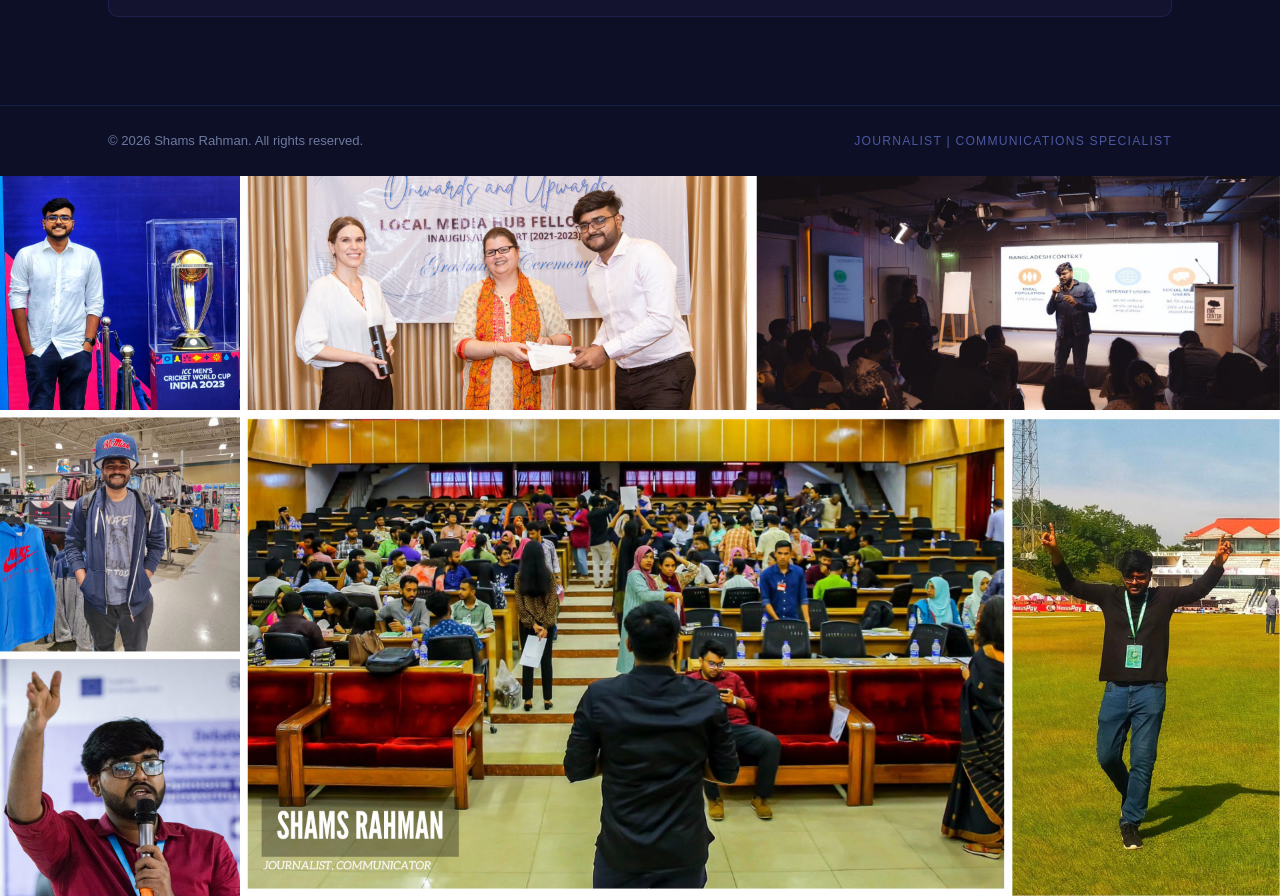
==== commit 830e4b05: "Add thesis details and abstract to index.html Added thesis details section with citation and abstrac" ====
--- a/index.html
+++ b/index.html
@@ -510,6 +510,22 @@
             <a href="Thesis_S_M_Shams_Rahman.pdf" class="btn btn--outline" download>&#8659;&nbsp; Download</a>
           </div>
         </div>
+
+        <div class="thesis-details reveal">
+          <p class="thesis-details__item"><strong>Date of Award:</strong> May 1, 2026</p>
+
+          <div class="thesis-details__item">
+            <p><strong>Recommended Citation:</strong></p>
+            <p>Rahman, S M Shams, "A Framing Analysis of The Uvalde School Shooting in Two National Newspapers" (2026). Electronic Theses and Dissertations. 8867.<br>
+              <a href="https://egrove.olemiss.edu/etd/8867" target="_blank" rel="noopener" class="thesis-details__link">https://egrove.olemiss.edu/etd/8867</a></p>
+          </div>
+
+          <div class="thesis-details__item">
+            <p><strong>Abstract:</strong></p>
+            <p class="thesis-abstract" id="thesisAbstract">This study investigates the media framing of the May 24, 2022, shooting at the Robb Elementary School in Uvalde, Texas, by comparing the coverage of two national newspapers, The Washington Post and The New York Times. Using the spatial-temporal scheme provided by Chyi &amp; McCombs (2004), this study conducted a quantitative content analysis of 241 samples from a month’s coverage of the event in the two newspapers. The study attempted to identify whether there was any difference in the use of spatial, temporal, and spatial-temporal combination frames between the two newspapers, and whether there were any significant frame-changing patterns in the coverage across three 10-day periods. Chi-Square Analysis revealed a significant difference between the two newspapers’ implementation of the spatial frame, as both newspapers predominantly used the societal frame, but The Washington Post used the Individual frame more, compared to The New York Times’ more utilization of the community frame. However, there was no such difference in terms of the usage of temporal frames, as the present frame was used significantly more compared to the other temporal frames. There were some differences in terms of the use of spatial-temporal combination frames; although, it was not statistically significant enough to conclude that there was a distinct difference between their utilization in the two newspapers whose samples were analyzed. There was also no significant spatial or temporal frame-changing over the 30 days, although there were some, which led to spatial-temporal combinations yielding results that there was no significant frame-changing output. This study contributes to the field of media research by employing empirical research methods and finding that two elite newspapers implemented different spatial frames during their coverage of this particular incident.</p>
+            <button type="button" class="thesis-abstract__toggle" id="thesisToggle" aria-expanded="false" aria-controls="thesisAbstract">Read more</button>
+          </div>
+        </div>
       </div>
     </section>
 
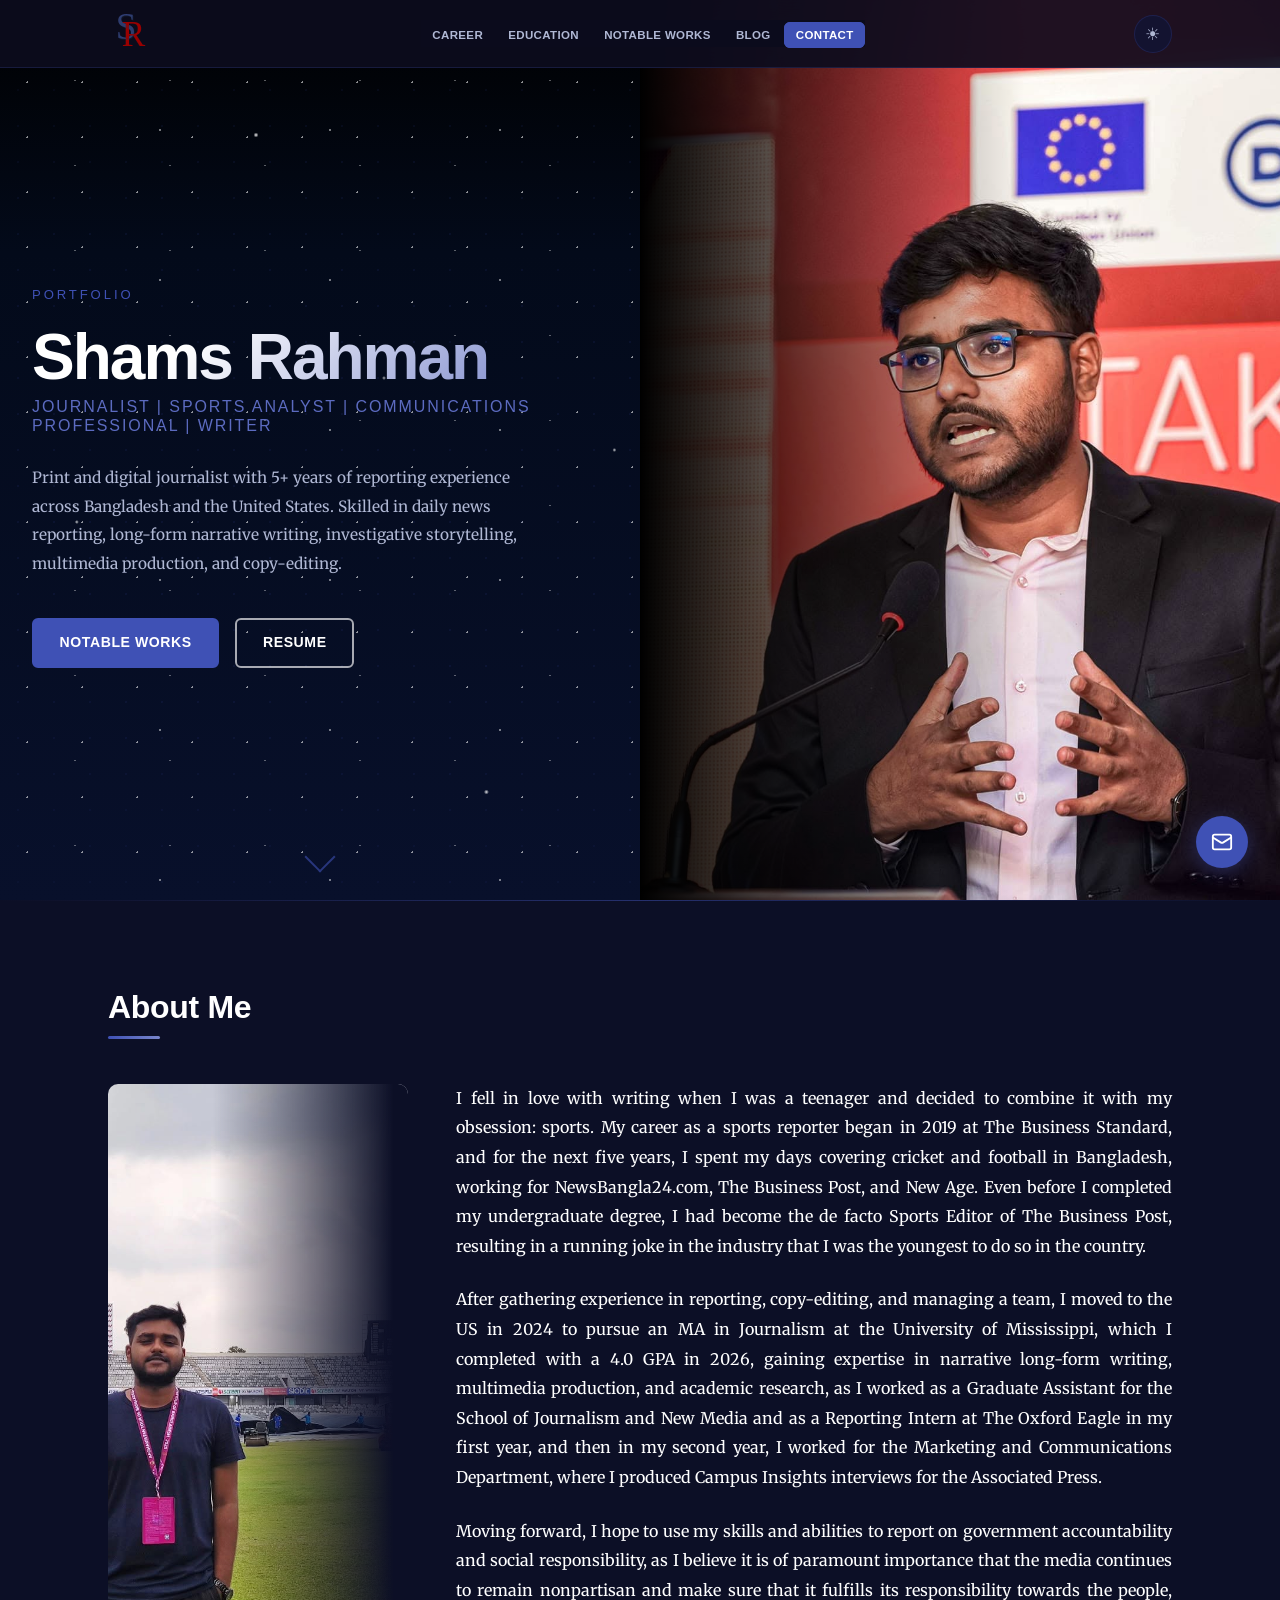
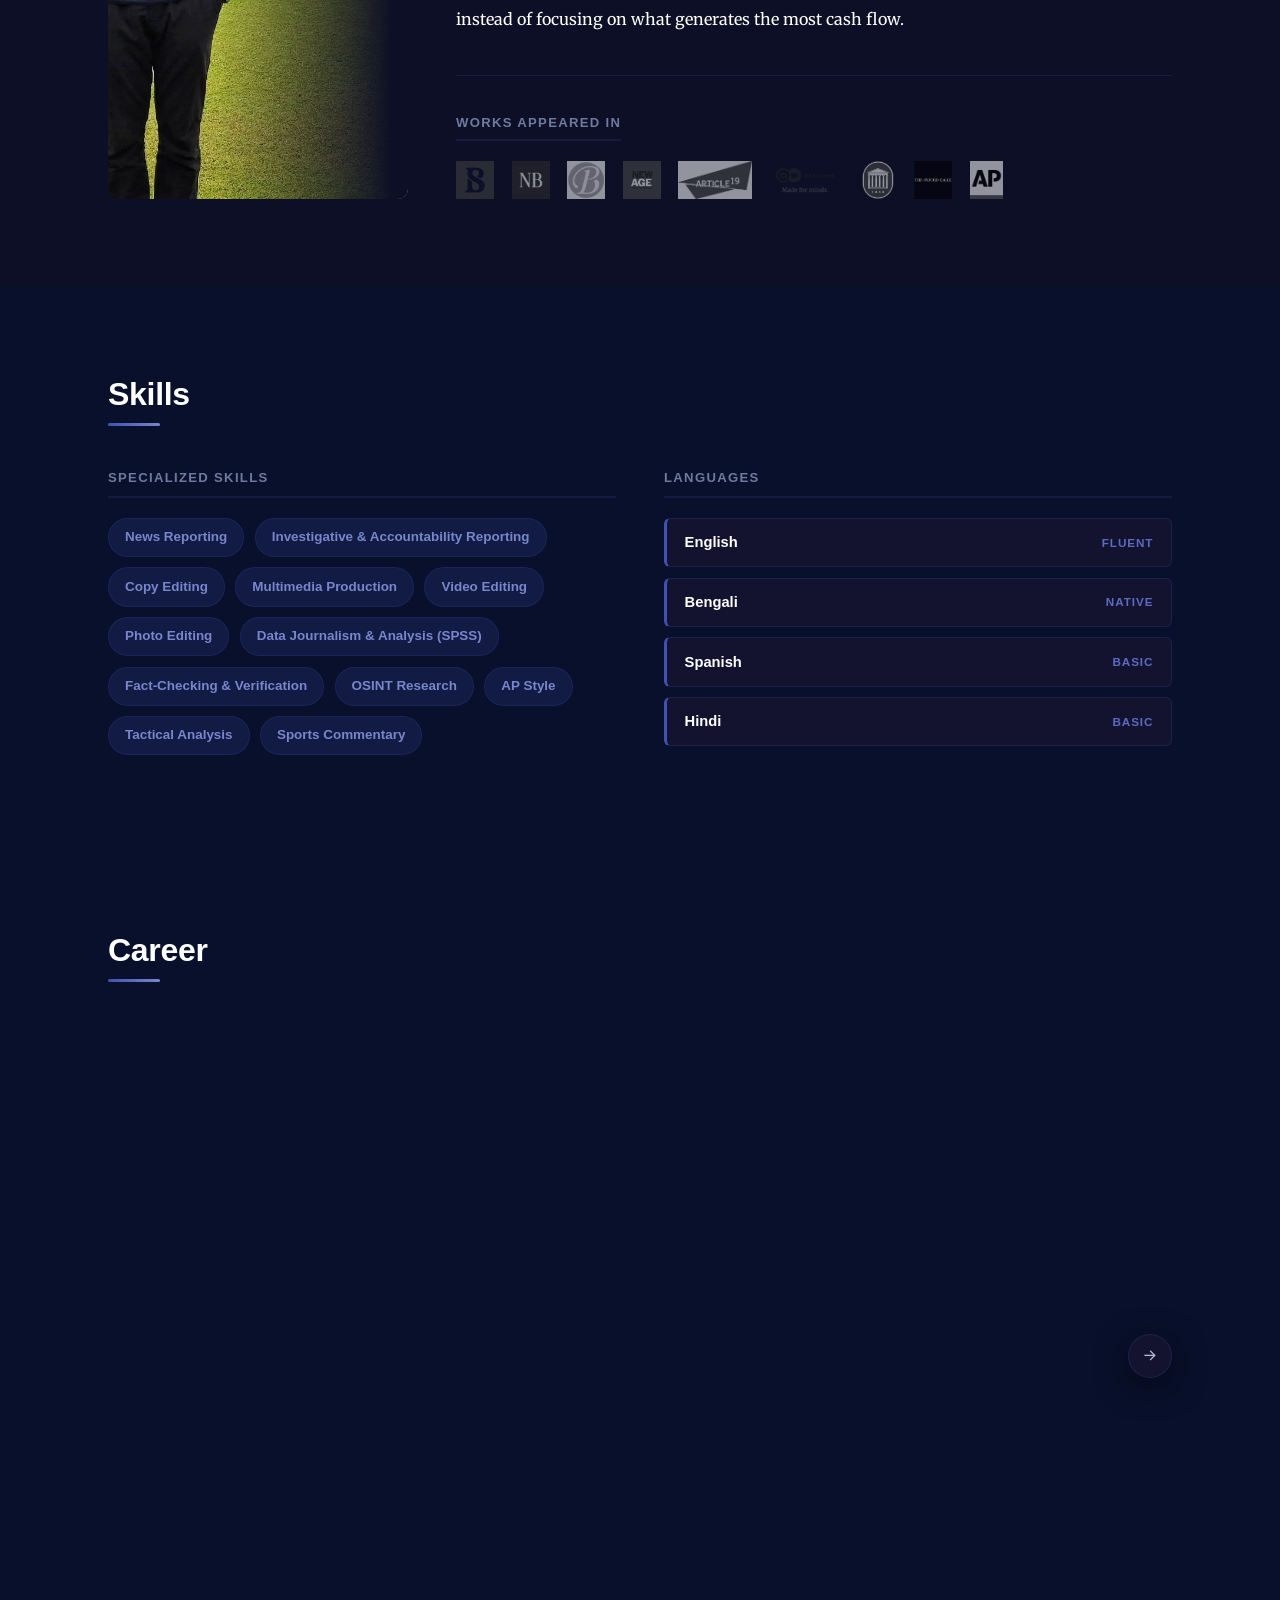
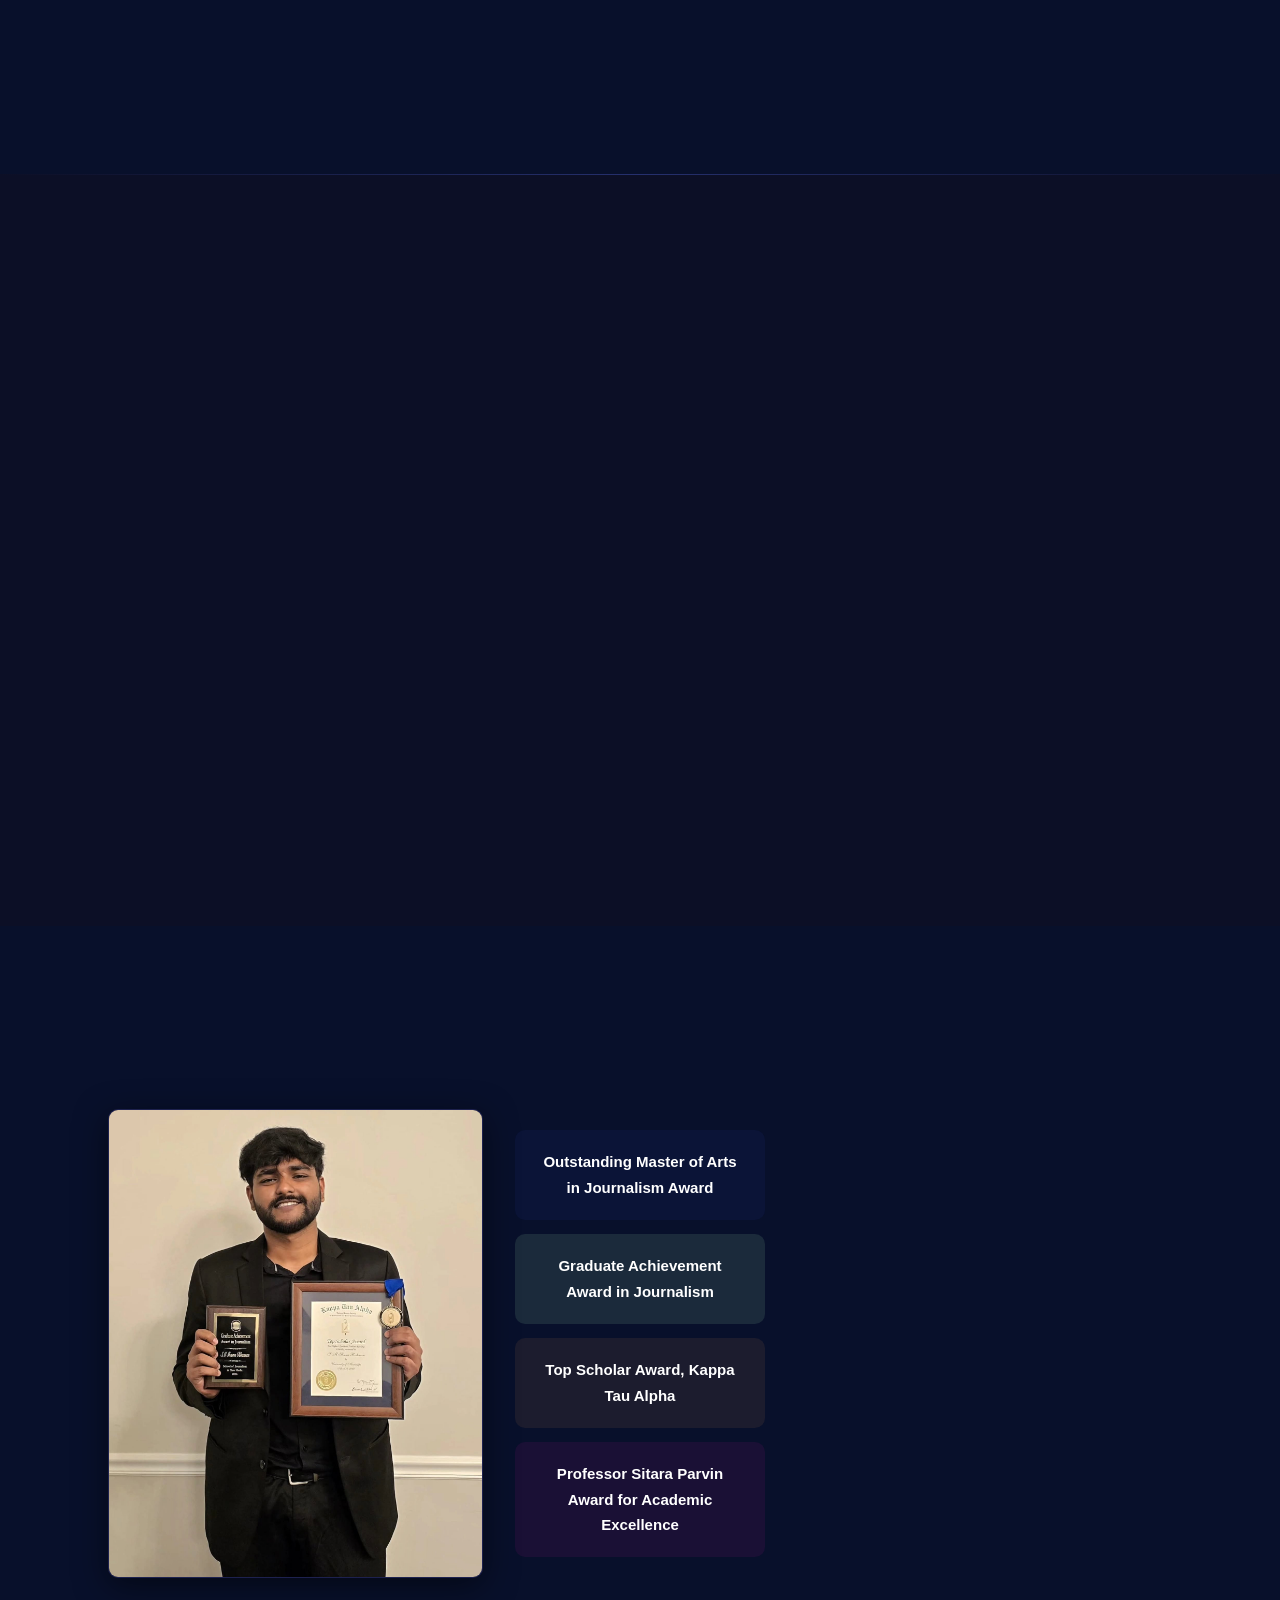
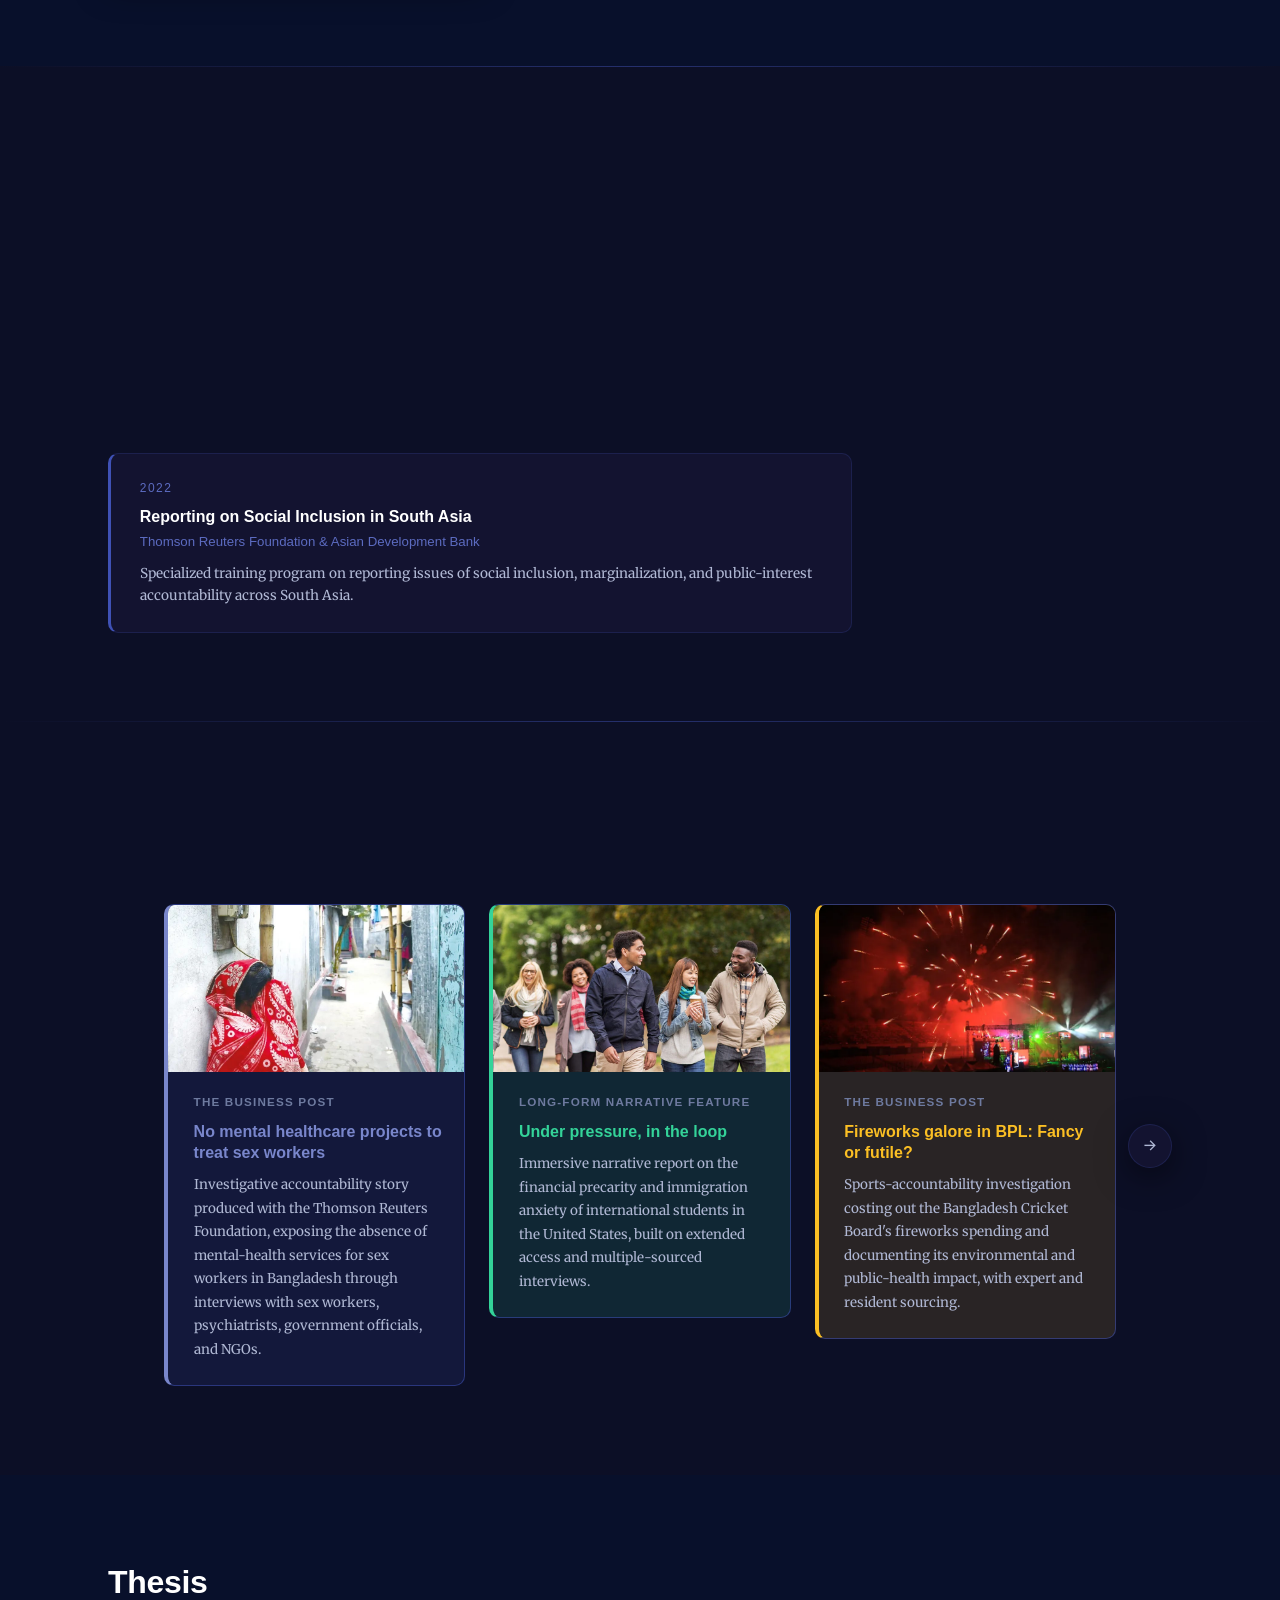
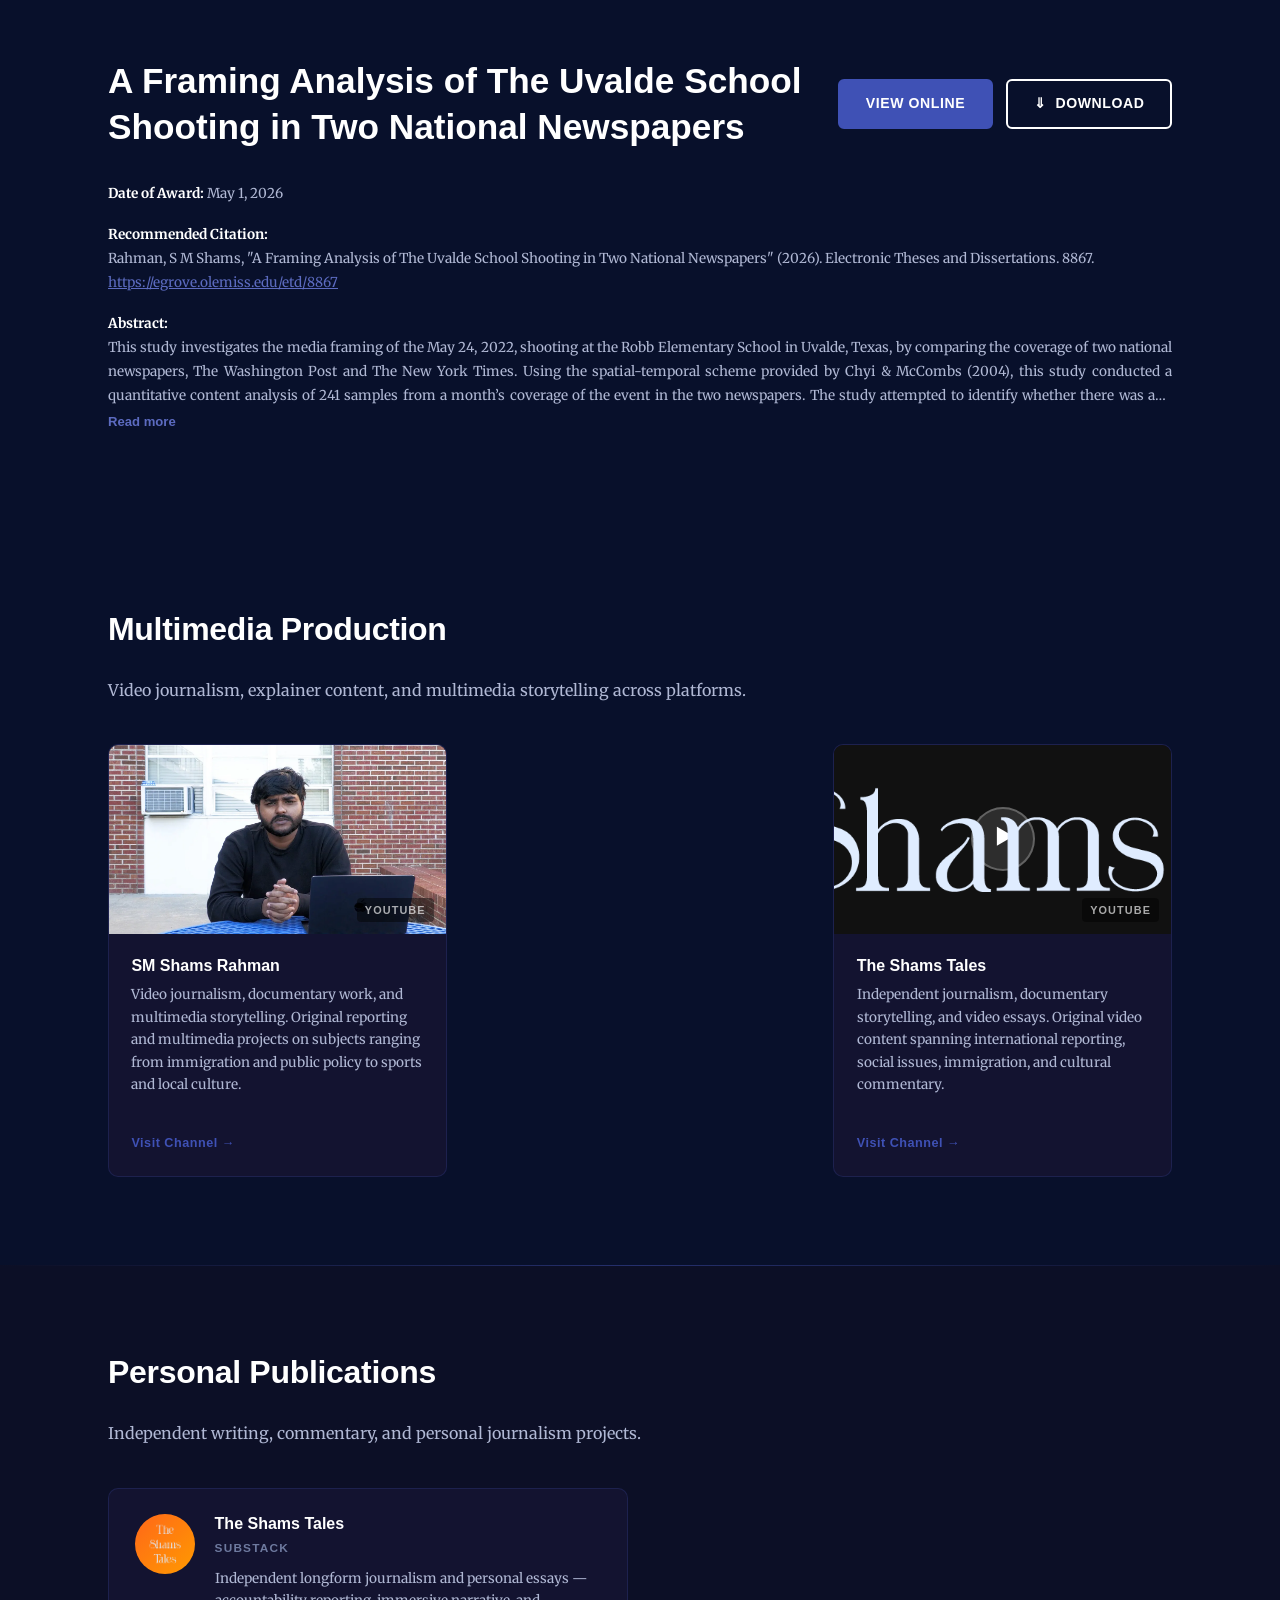
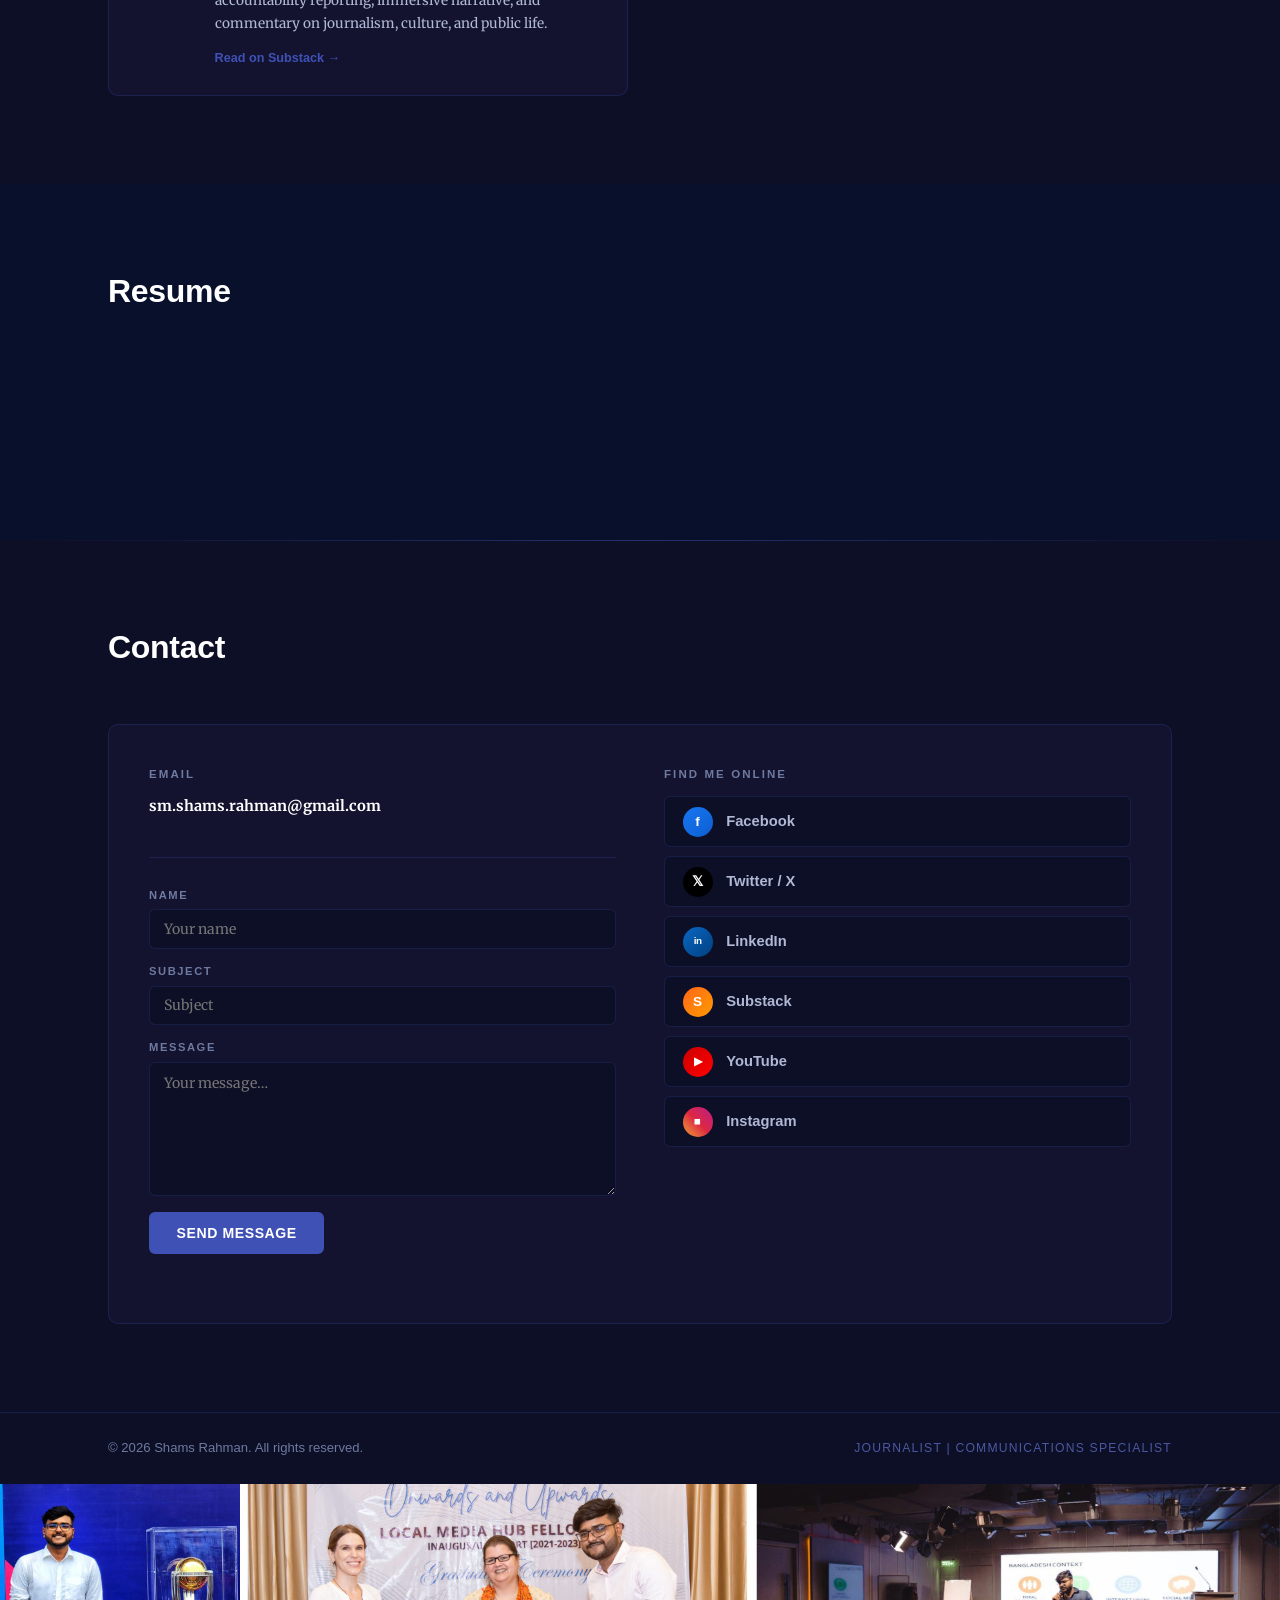
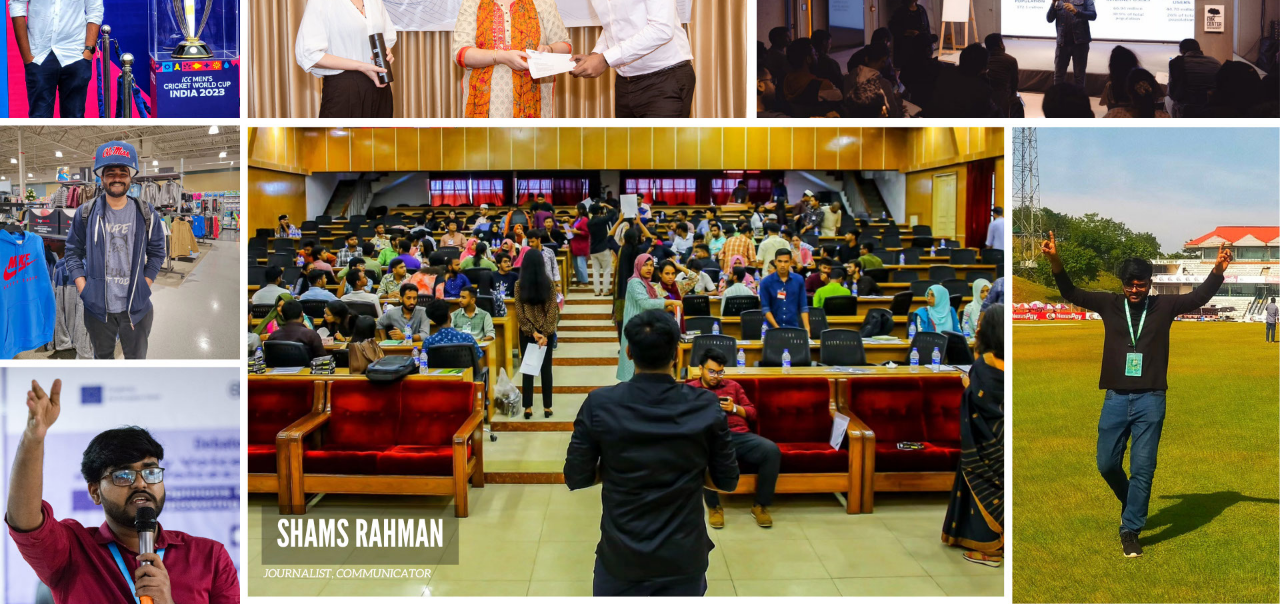
==== commit 203f3079: "Remove 'The Shams Tales' link from navigation Removed link to 'The Shams Tales' from navigation." ====
--- a/index.html
+++ b/index.html
@@ -27,7 +27,6 @@
           <li><a href="#career"          class="nav__btn">Career</a></li>
           <li><a href="#education"       class="nav__btn">Education</a></li>
           <li><a href="#works"           class="nav__btn">Notable works</a></li>
-          <li><a href="shams-tales.html" class="nav__btn">The Shams Tales</a></li>
           <li><a href="blog.html"        class="nav__btn">Blog</a></li>
           <li><a href="#contact"         class="nav__btn nav__btn--accent">Contact</a></li>
         </ul>
--- a/style.css
+++ b/style.css
@@ -1532,6 +1532,96 @@
 .personal-card:hover .personal-card__cta { color: var(--blue-dark); }
 
 /* ================================================================
+   Thesis Section
+   ================================================================ */
+.thesis-wrap {
+  display:         flex;
+  align-items:     center;
+  justify-content: space-between;
+  gap:             2rem;
+  flex-wrap:       wrap;
+}
+
+.thesis-wrap {
+  flex-wrap: nowrap;
+}
+
+.thesis-wrap__title {
+  flex:        1;
+  min-width:   0;
+  font-family: var(--font-heading);
+  font-size:   clamp(1.5rem, 3vw, 2.2rem);
+  font-weight: 700;
+  line-height: 1.3;
+  color:       var(--text);
+}
+
+.thesis-details {
+  margin-top:     2rem;
+  display:        flex;
+  flex-direction: column;
+  gap:            1.1rem;
+  font-family:    var(--font-body);
+  font-size:      0.85rem;
+  line-height:    1.75;
+  color:          var(--text-2);
+}
+
+.thesis-details strong { font-weight: 700; color: var(--text); }
+
+.thesis-details__link {
+  color:           var(--blue-light);
+  text-decoration: underline;
+  word-break:      break-all;
+}
+.thesis-details__link:hover { color: var(--blue-lighter); }
+
+.thesis-abstract {
+  text-align:         justify;
+  display:            -webkit-box;
+  -webkit-box-orient: vertical;
+  -webkit-line-clamp: 3;
+  line-clamp:         3;
+  overflow:           hidden;
+}
+.thesis-abstract.expanded {
+  display:            block;
+  -webkit-line-clamp: unset;
+  line-clamp:         unset;
+}
+
+.thesis-abstract__toggle {
+  margin-top:  0.4rem;
+  padding:     0;
+  font-family: var(--font-caption);
+  font-size:   0.82rem;
+  font-weight: 700;
+  color:       var(--blue-light);
+}
+.thesis-abstract__toggle:hover { color: var(--blue-lighter); text-decoration: underline; }
+
+@media (max-width: 768px) {
+  .thesis-wrap { flex-wrap: wrap; }
+  .thesis-wrap__title { flex-basis: 100%; }
+}
+
+.thesis-wrap__actions {
+  display:     flex;
+  gap:         0.85rem;
+  flex-shrink: 0;
+  flex-wrap:   wrap;
+}
+
+[data-theme="dark"] .thesis-wrap__actions .btn--outline {
+  color:        #FFFFFF;
+  border-color: #FFFFFF;
+}
+[data-theme="dark"] .thesis-wrap__actions .btn--outline:hover {
+  background: #FFFFFF;
+  color:      var(--blue-dark);
+}
+
+/* ================================================================
    Resume Section
    ================================================================ */
 .resume-wrap {
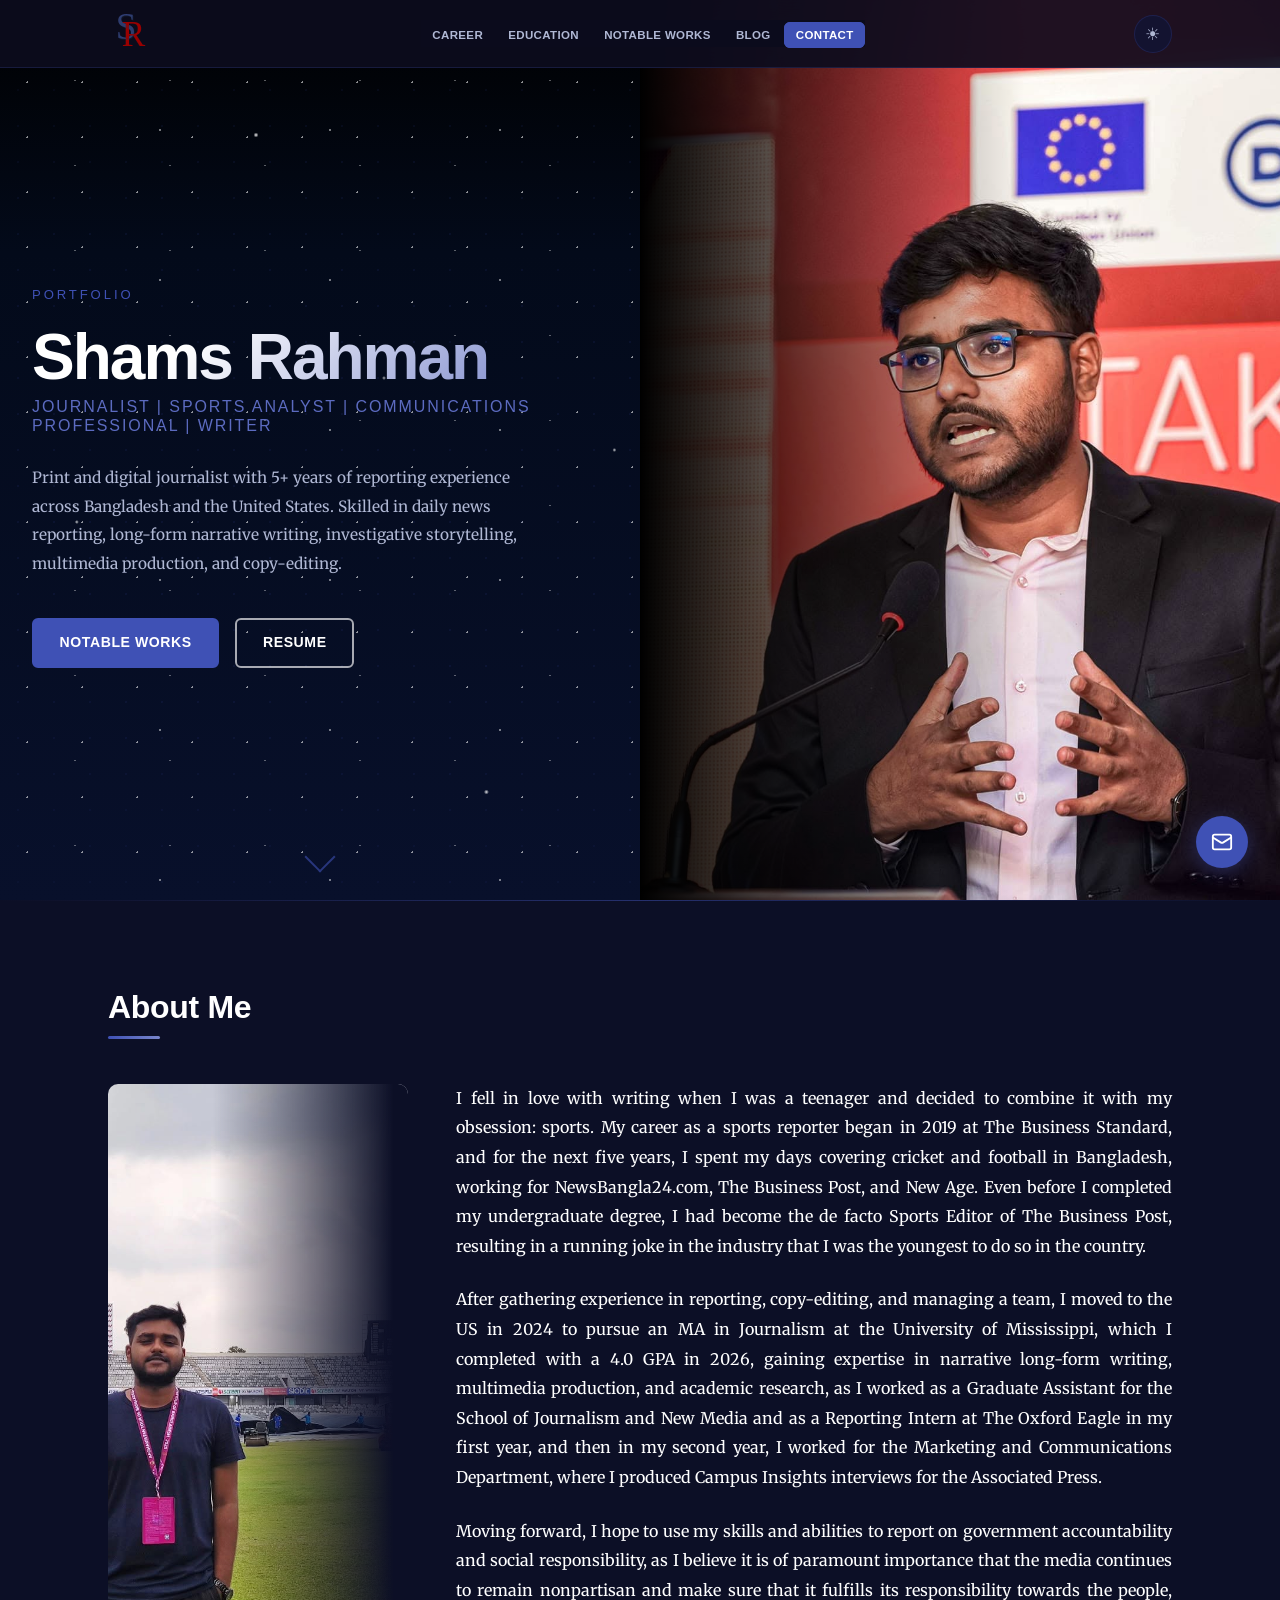
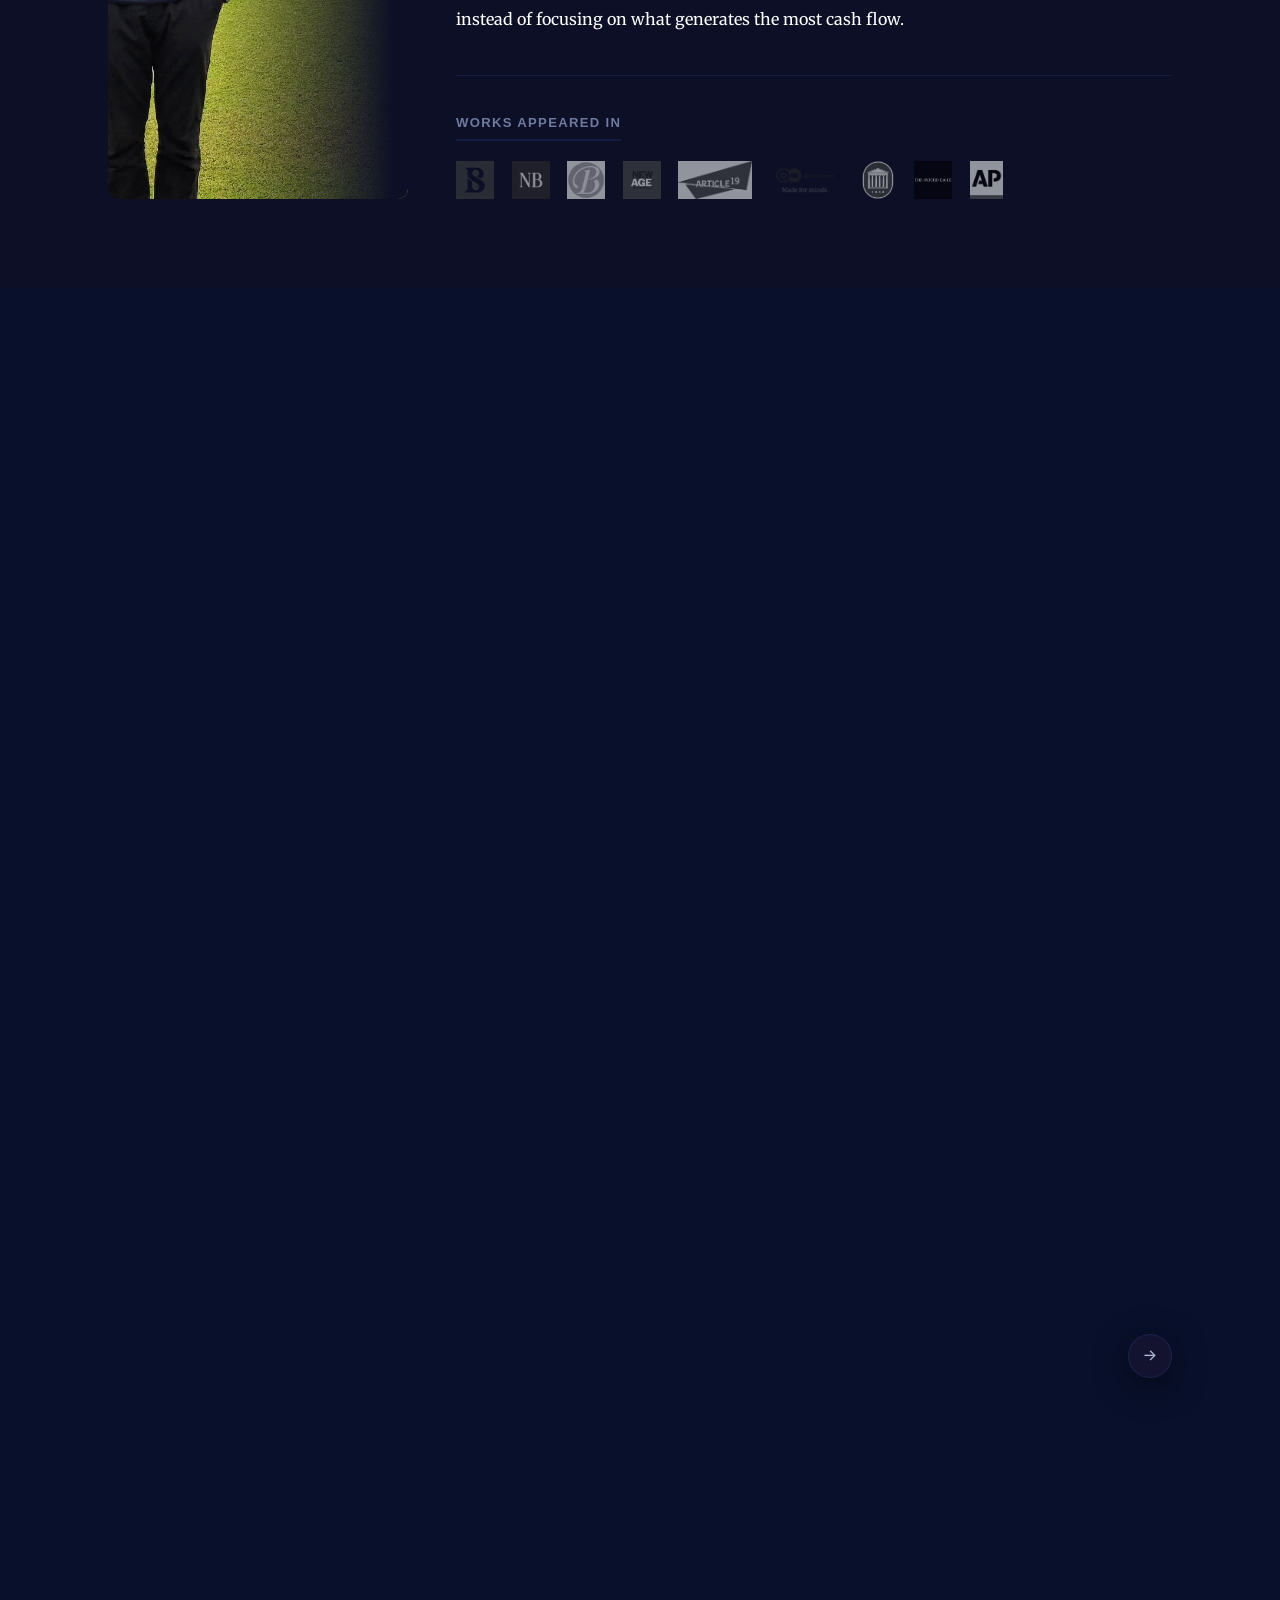
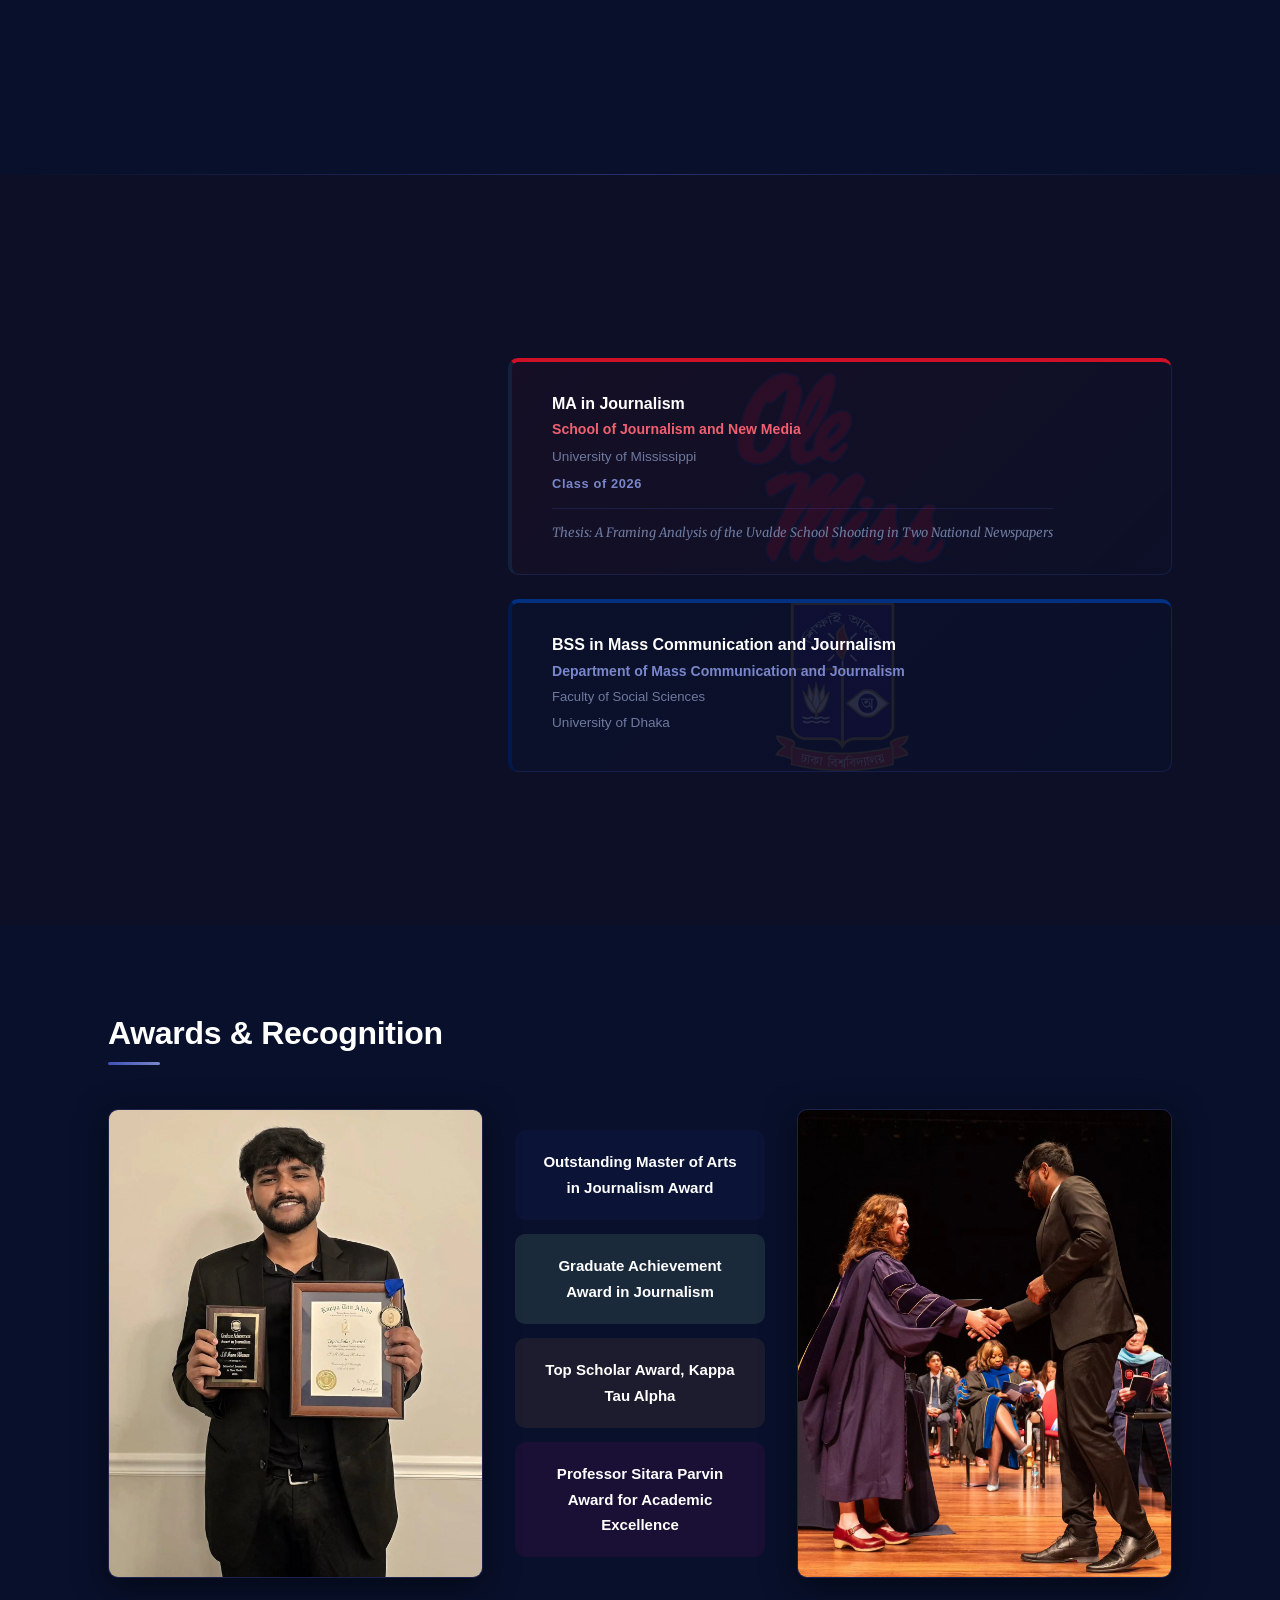
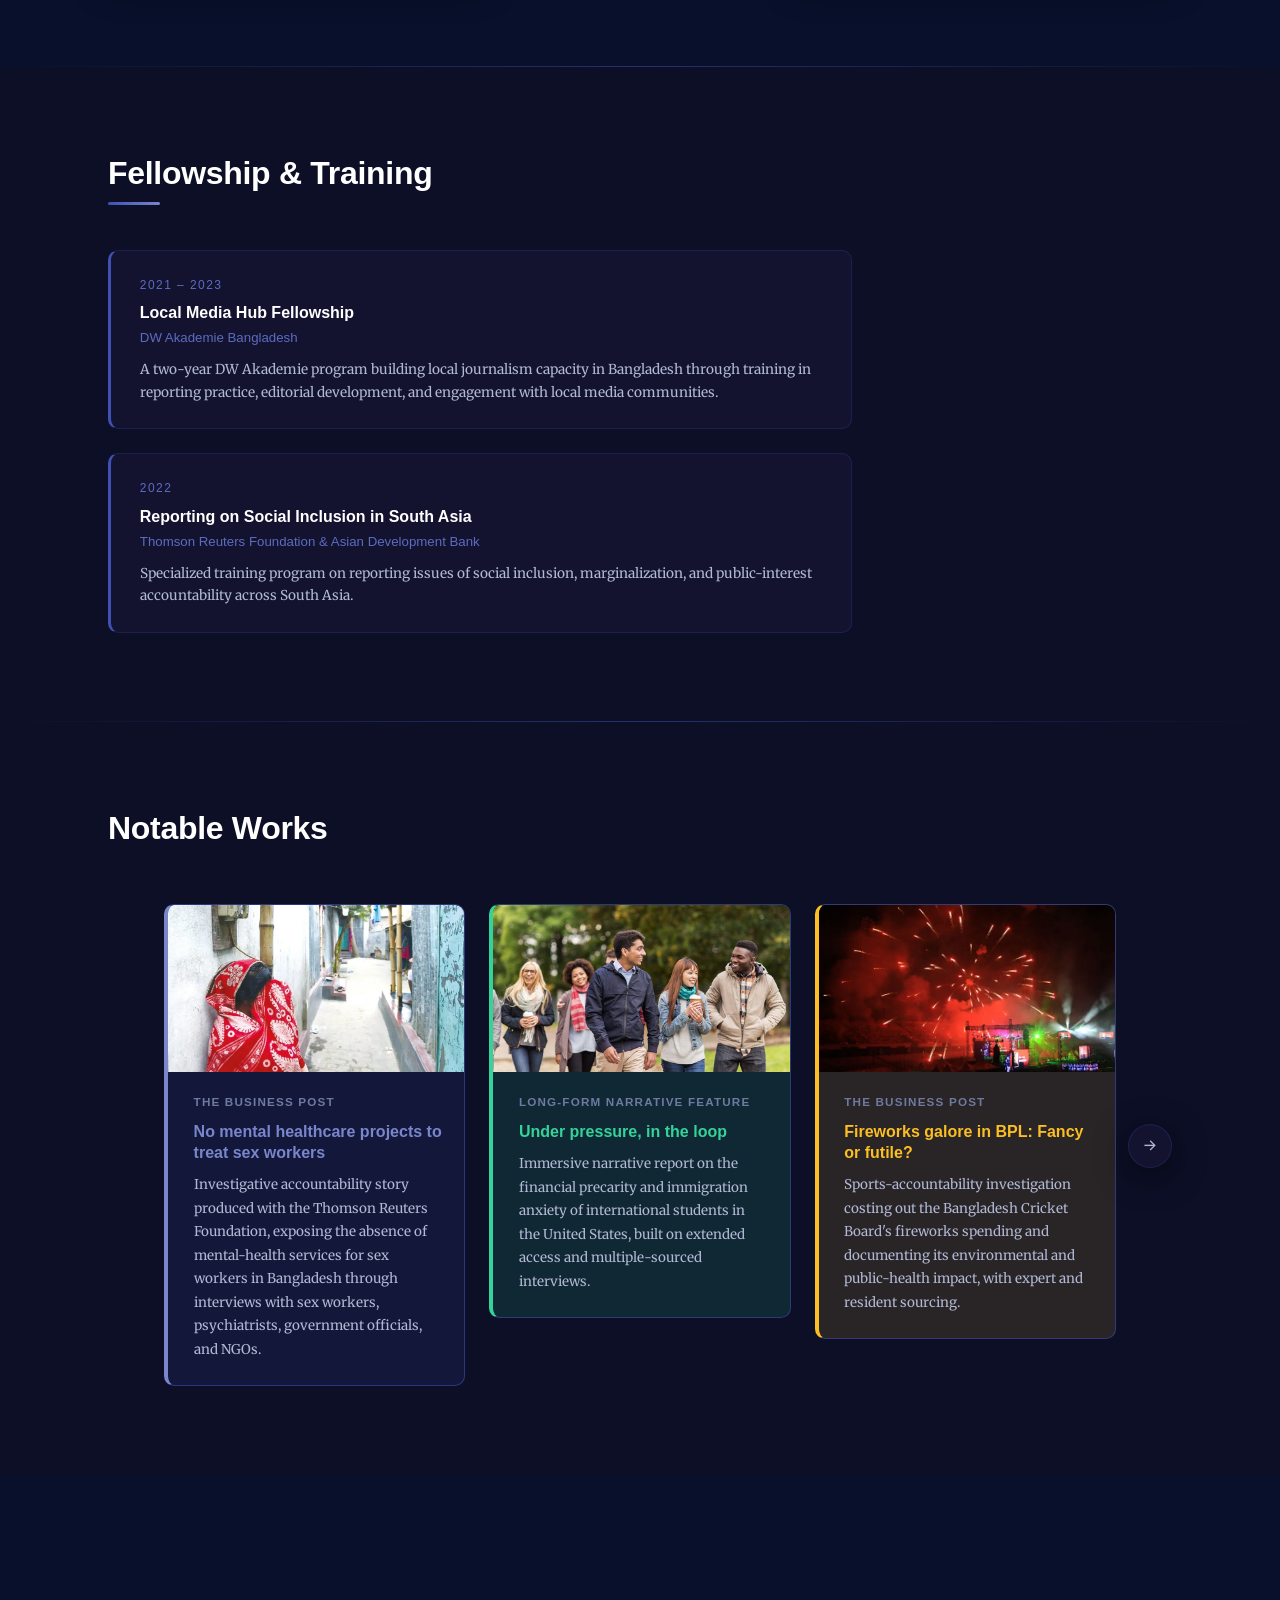
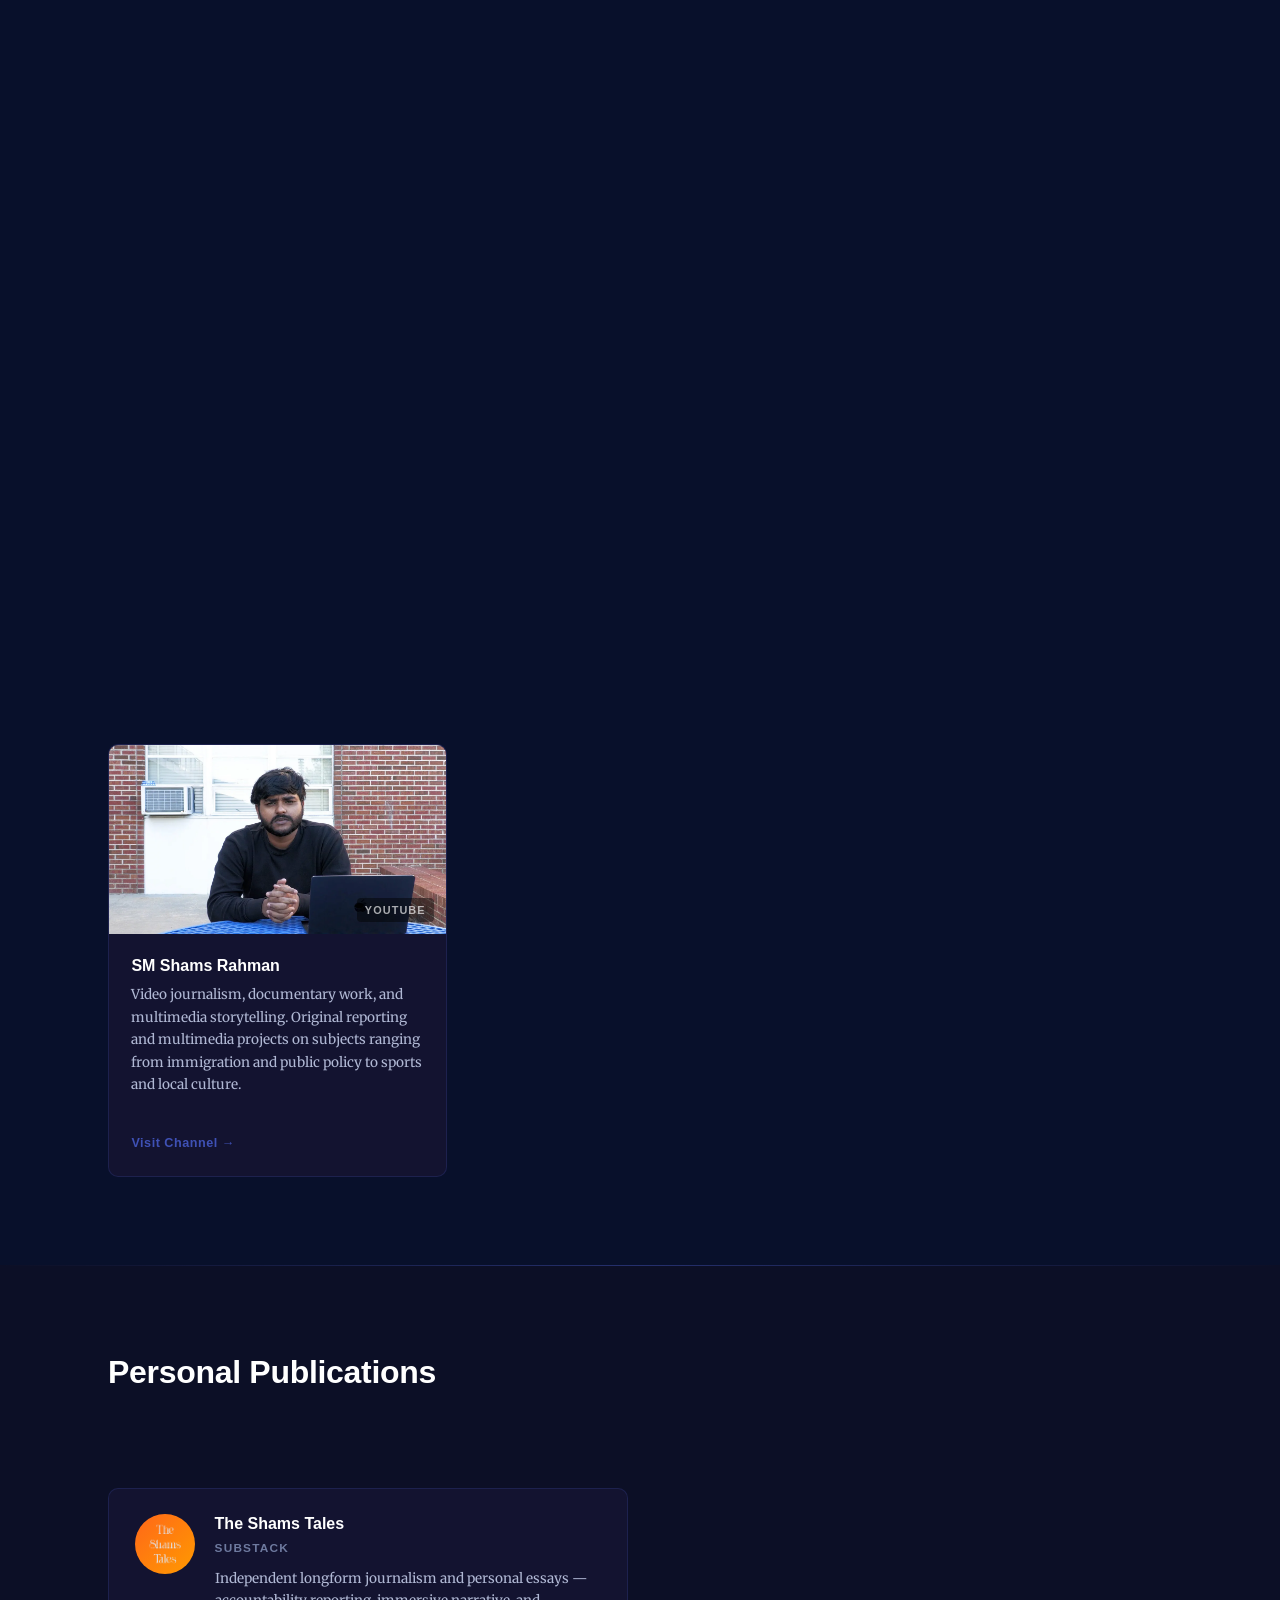
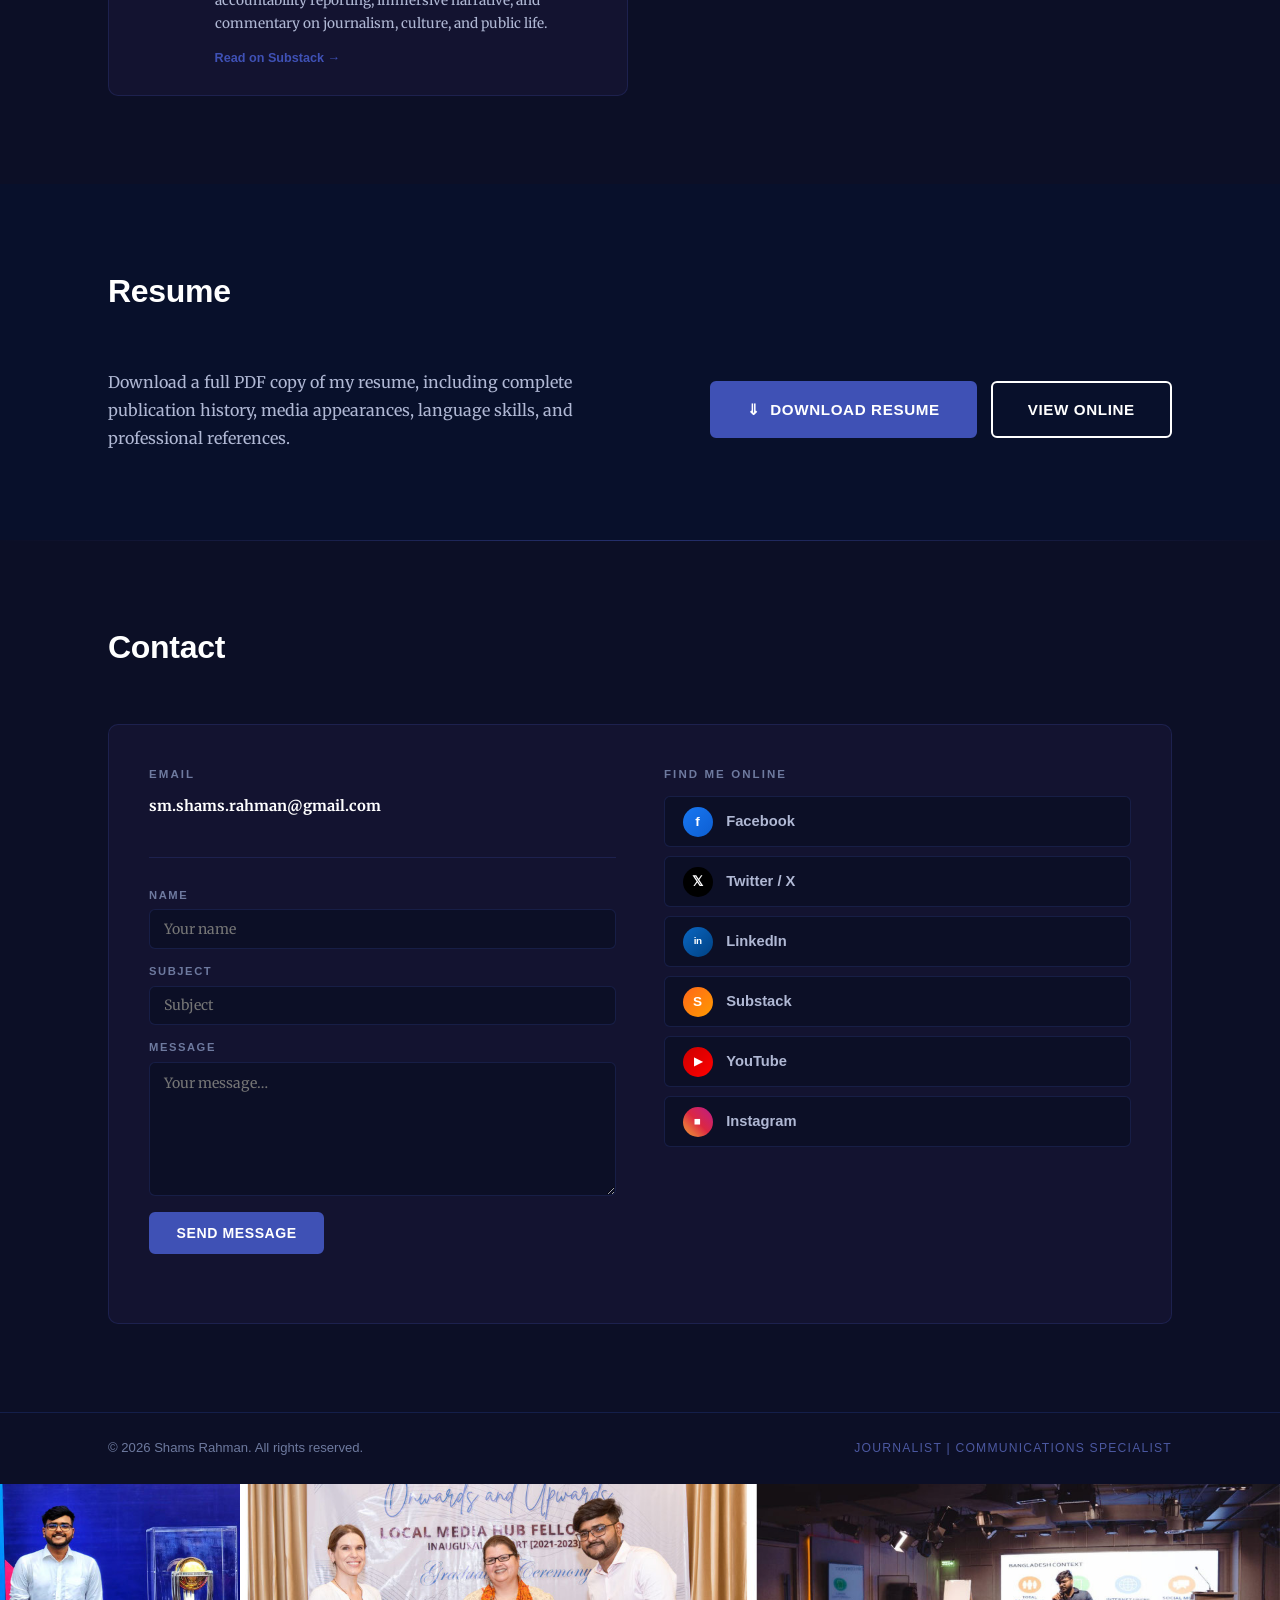
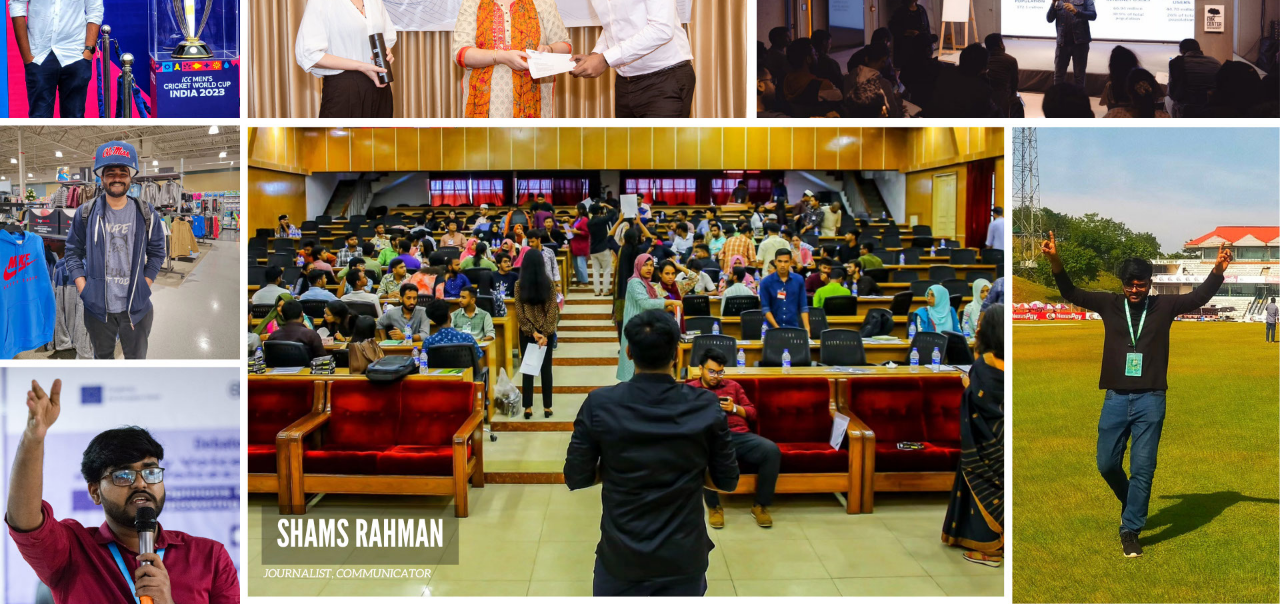
==== commit 00e36054: "Add GoatCounter visitor stats and a view count on stories - GoatCounter counting script on the home " ====
--- a/index.html
+++ b/index.html
@@ -9,6 +9,8 @@
   <link href="https://fonts.googleapis.com/css2?family=Merriweather:ital,wght@0,300;0,400;0,700;0,900;1,400&display=swap" rel="stylesheet">
   <link rel="icon" href="SRLOGO.svg" />
   <link rel="stylesheet" href="style.css" />
+  <!-- Visitor stats: shamsrahman.goatcounter.com -->
+  <script data-goatcounter="https://shamsrahman.goatcounter.com/count" async src="//gc.zgo.at/count.js"></script>
 </head>
 <body>
 
@@ -764,4 +766,4 @@
 
   <script src="script.js"></script>
 </body>
-</html>
+</html>
